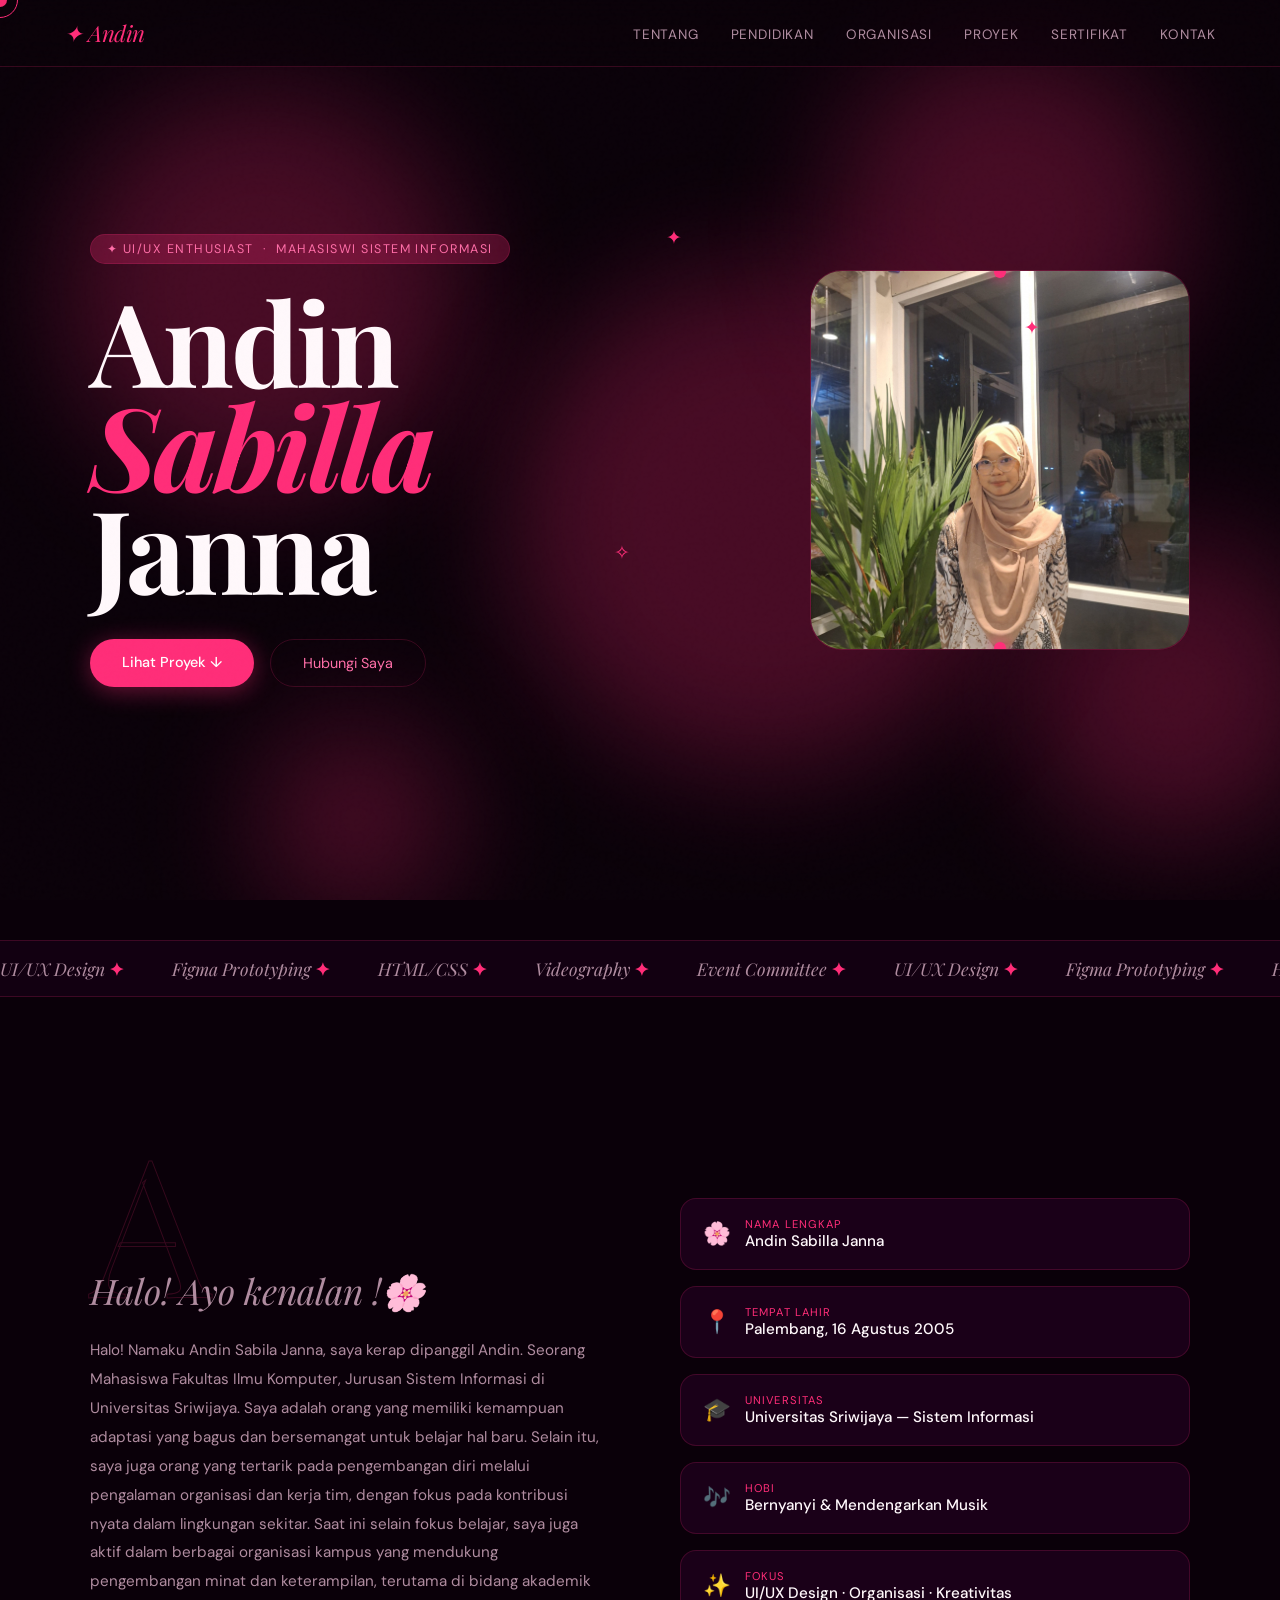
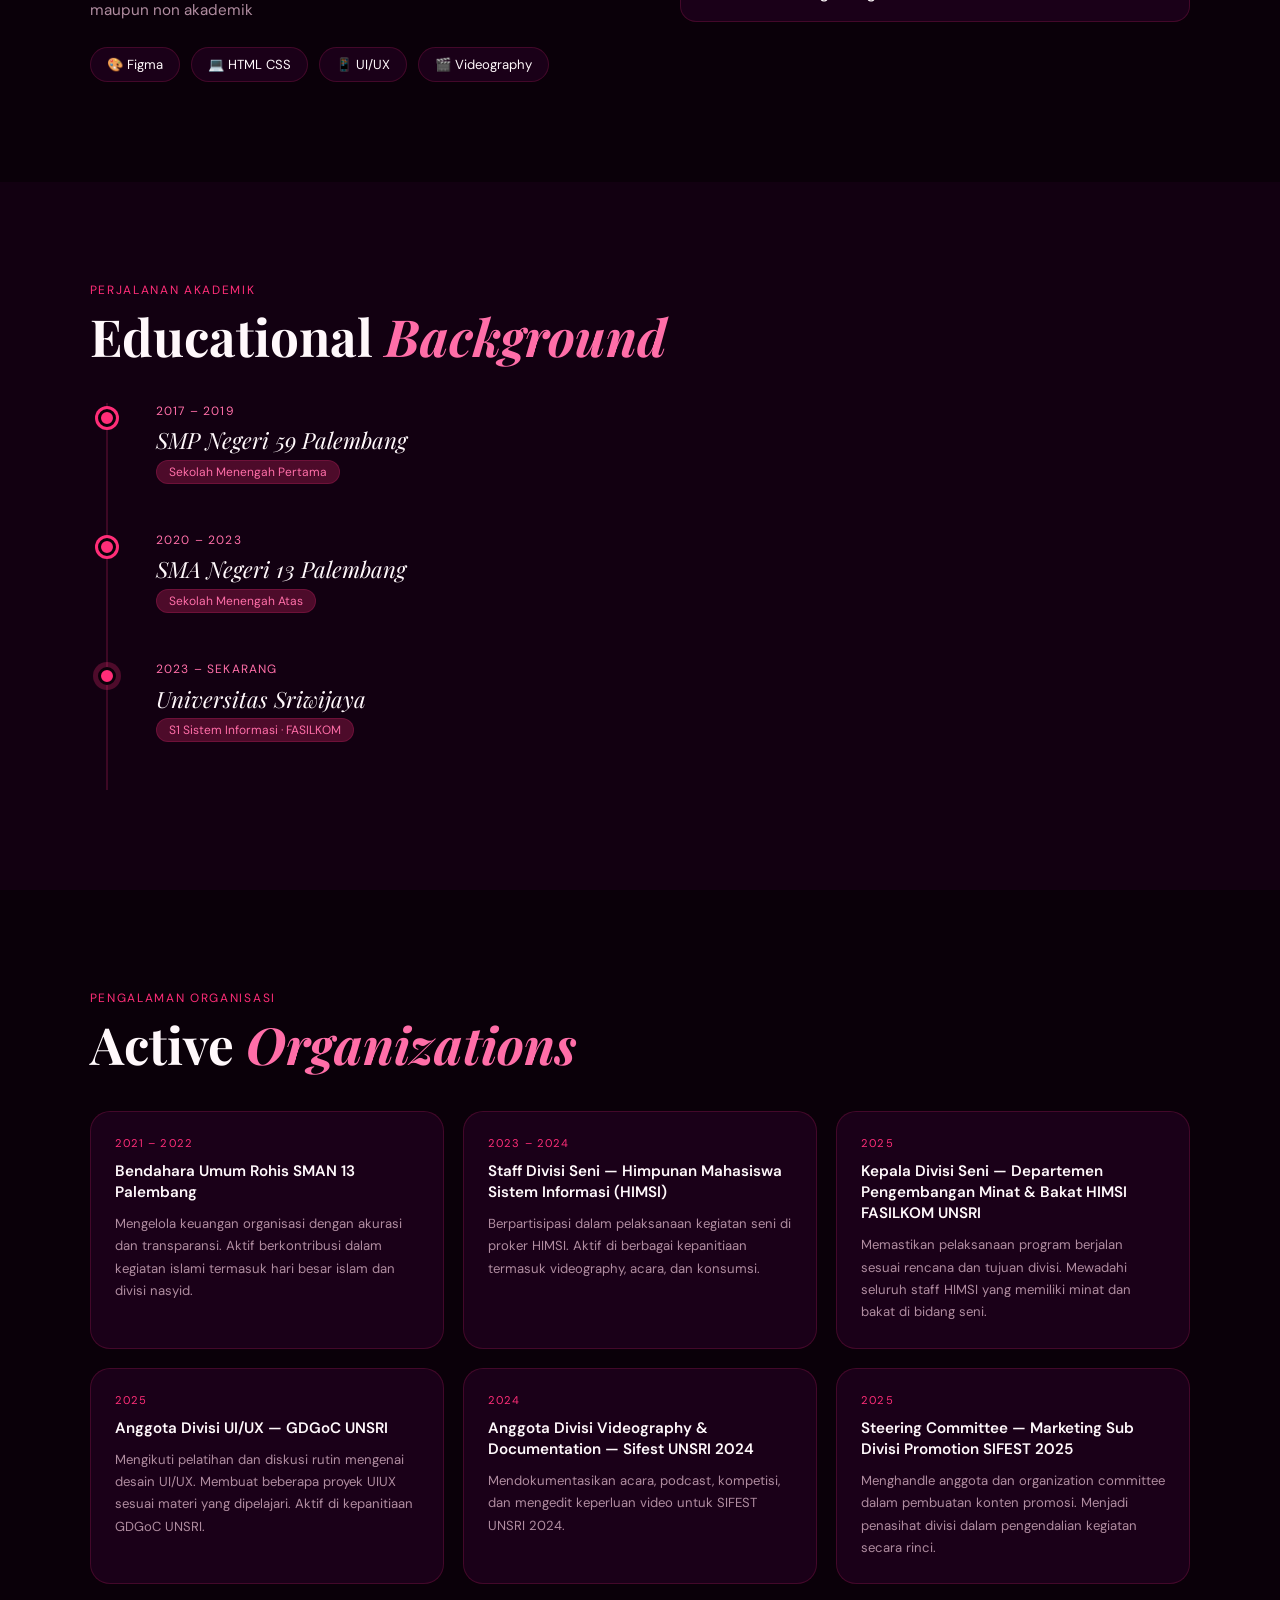
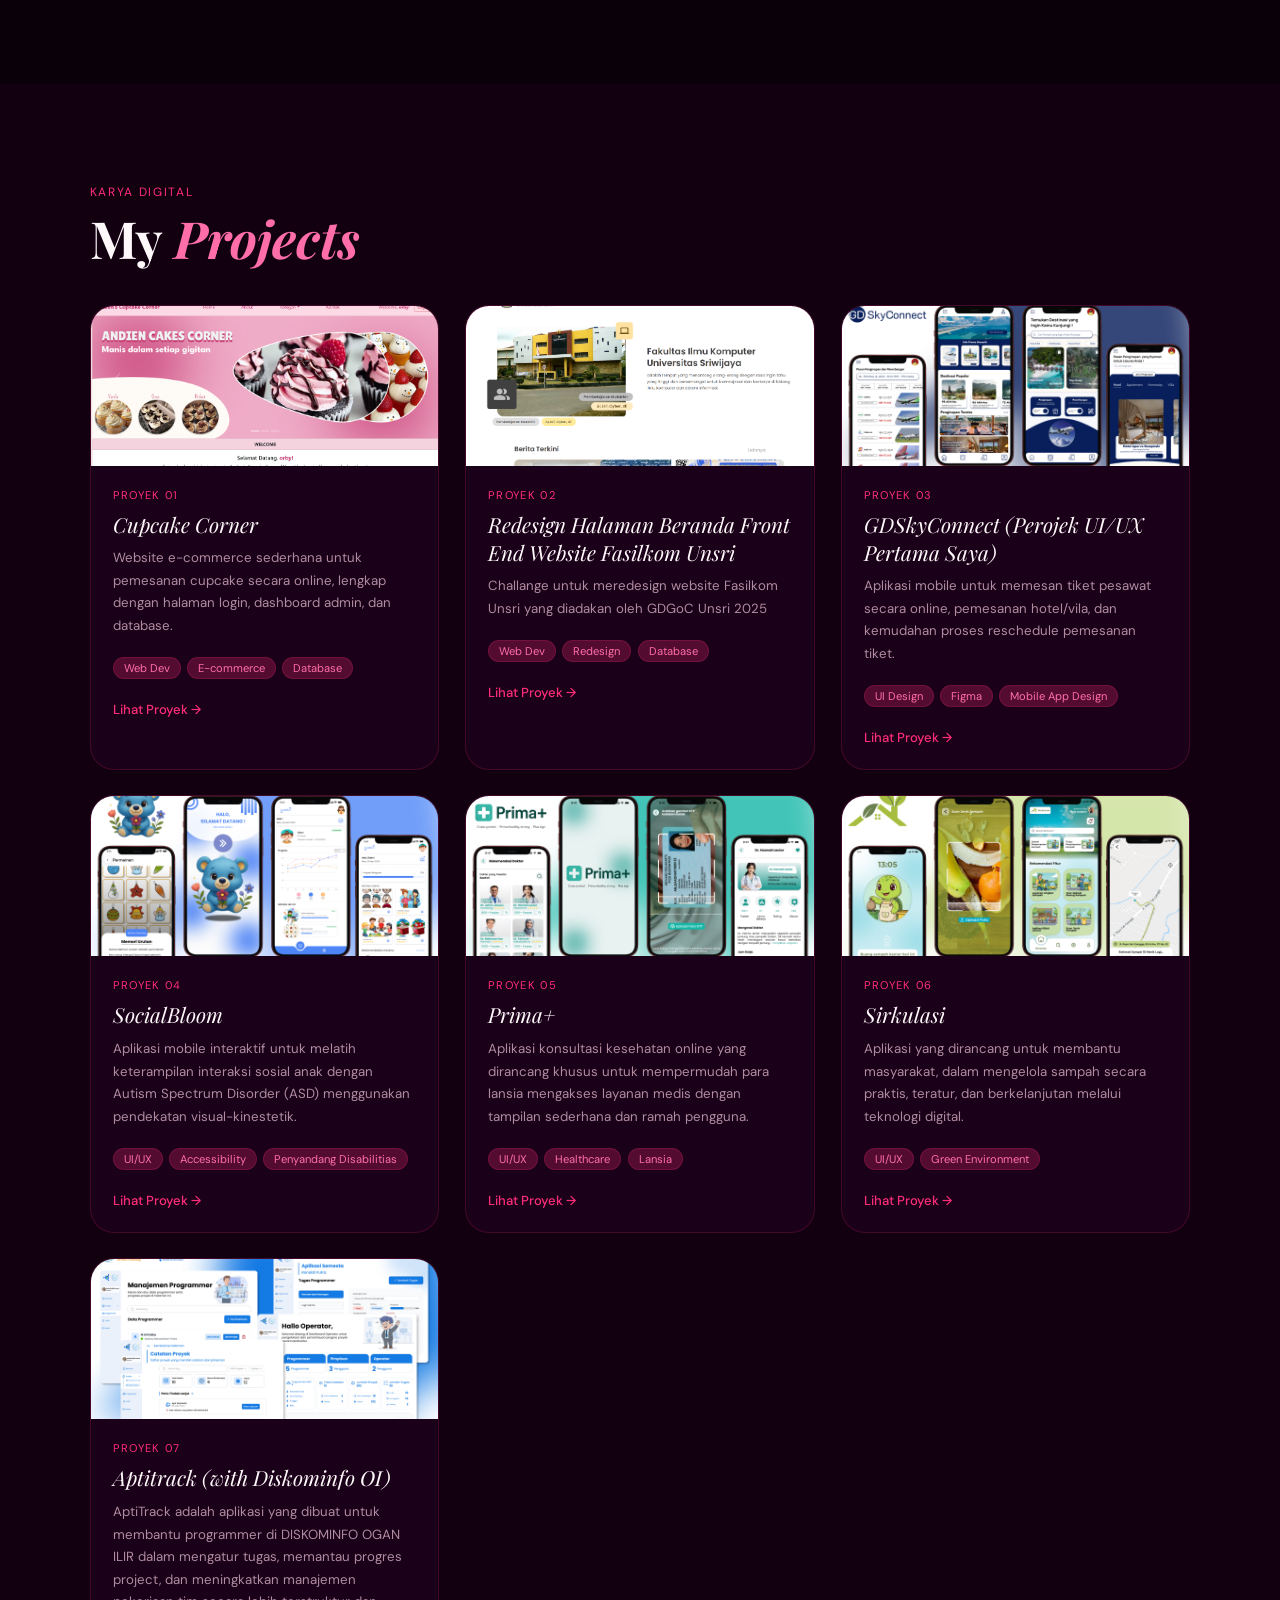
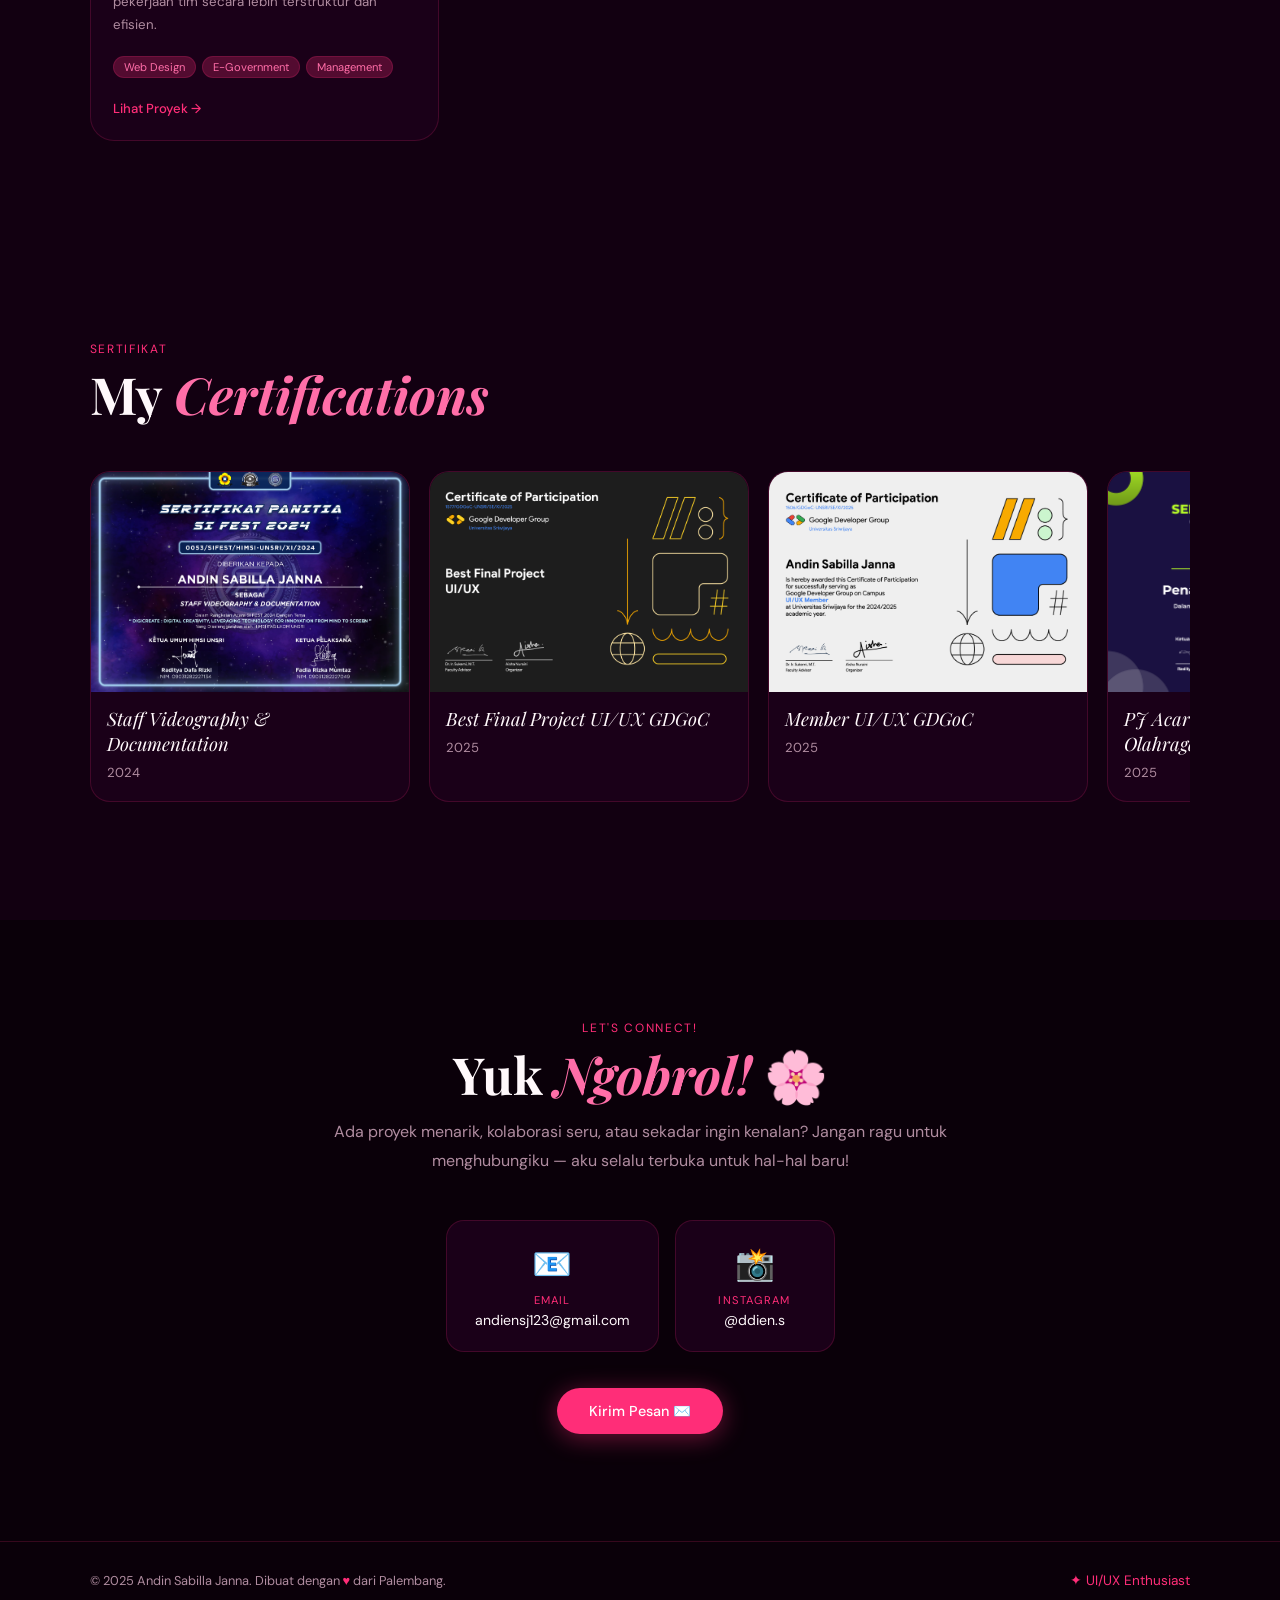
==== index.html @ c8578752 "Update index.html" ====
<!DOCTYPE html>
<html lang="id">
<head>
<meta charset="UTF-8">
<meta name="viewport" content="width=device-width, initial-scale=1.0">
<title>Andin Sabilla Janna — Portfolio</title>
<link href="https://fonts.googleapis.com/css2?family=Space+Grotesk:wght@300;400;500;600;700&family=Playfair+Display:ital,wght@0,700;1,700&family=DM+Sans:wght@300;400;500&display=swap" rel="stylesheet">
<link rel="stylesheet" href="style.css">
</head>
<body>

<!-- CURSOR -->
<div class="cursor" id="cursor"></div>
<div class="cursor-ring" id="cursorRing"></div>

<!-- BACKGROUND BUBBLES -->
<div class="bubbles-bg" id="bubblesContainer"></div>

<!-- NAV -->
<nav>
  <div class="nav-logo">✦ Andin</div>

  <button class="nav-toggle" id="navToggle" aria-label="Buka menu" aria-expanded="false" aria-controls="navMenu">☰</button>

  <ul class="nav-links" id="navMenu">
    <li><a href="#about">Tentang</a></li>
    <li><a href="#education">Pendidikan</a></li>
    <li><a href="#organizations">Organisasi</a></li>
    <li><a href="#projects">Proyek</a></li>
    <li><a href="#certificates">Sertifikat</a></li>
    <li><a href="#contact">Kontak</a></li>
  </ul>
</nav>


<!-- HERO -->
<section id="hero">
  <div>
    <div class="hero-tag">✦ UI/UX Enthusiast &nbsp;·&nbsp; Mahasiswi Sistem Informasi</div>
    <h1 class="hero-name">
      Andin<br><span>Sabilla</span><br>Janna
    </h1>
    <div class="hero-cta">
      <a href="#projects" class="btn-primary">Lihat Proyek ↓</a>
      <a href="#contact" class="btn-outline">Hubungi Saya</a>
    </div>
  </div>
  <div class="hero-deco">
    <div class="hero-circle-big glow-pulse">
      <div class="hero-circle-inner">
        <img id="heroAvatar" class="hero-avatar" src="asset/avatar.jpg" alt="Andin's Avatar">
      </div>
      <div class="orbit-dot" style="top:-5px;left:50%;transform:translateX(-50%)"></div>
      <div class="orbit-dot" style="bottom:-5px;left:50%;transform:translateX(-50%)"></div>
      <style>
        /* allow user to change avatar just by editing this src */
        #heroAvatar { content: url('asset/avatar.jpg'); }
      </style>
    </div>
  </div>
  <span class="star-float" style="top:25%;left:52%;animation-delay:0s">✦</span>
  <span class="star-float" style="top:60%;left:48%;animation-delay:1s">✧</span>
  <span class="star-float" style="top:35%;left:80%;animation-delay:2s">✦</span>
</section>

<!-- MARQUEE -->
<div class="marquee-wrap">
  <div class="marquee-inner" id="marqueeInner">
    <span>UI/UX Design <b>✦</b></span>
    <span>Figma Prototyping <b>✦</b></span>
    <span>HTML/CSS <b>✦</b></span>
    <span>Videography <b>✦</b></span>
    <span>Event Committee <b>✦</b></span>
    <span>UI/UX Design <b>✦</b></span>
    <span>Figma Prototyping <b>✦</b></span>
    <span>HTML/CSS <b>✦</b></span>
    <span>Videography <b>✦</b></span>
    <span>Event Committee <b>✦</b></span>
  </div>
</div>

<!-- ABOUT -->
<section id="about">
  <div class="about-left reveal">
    <div class="big-initial">A</div>
    <p class="tagline">Halo! Ayo kenalan !🌸</p>
    <p>Halo! Namaku Andin Sabila Janna, saya kerap dipanggil Andin. Seorang Mahasiswa Fakultas Ilmu Komputer, Jurusan Sistem Informasi di Universitas Sriwijaya. Saya adalah orang yang memiliki kemampuan adaptasi yang bagus dan bersemangat untuk belajar hal
    baru. Selain itu, saya juga orang yang tertarik pada pengembangan diri melalui pengalaman organisasi dan kerja tim, dengan fokus pada
    kontribusi nyata dalam lingkungan sekitar. Saat ini selain fokus belajar, saya juga aktif dalam berbagai organisasi kampus yang mendukung pengembangan minat dan keterampilan, terutama di bidang
    akademik maupun non akademik</p>
    <div class="skills-row">
      <div class="skill-pill">🎨 Figma</div>
      <div class="skill-pill">💻 HTML CSS</div>
      <div class="skill-pill">📱 UI/UX</div>
      <div class="skill-pill">🎬 Videography</div>
    </div>
  </div>
  <div class="about-right reveal">
    <div class="info-card">
      <div class="info-icon">🌸</div>
      <div>
        <div class="info-label">Nama Lengkap</div>
        <div class="info-val">Andin Sabilla Janna</div>
      </div>
    </div>
    <div class="info-card">
      <div class="info-icon">📍</div>
      <div>
        <div class="info-label">Tempat Lahir</div>
        <div class="info-val">Palembang, 16 Agustus 2005</div>
      </div>
    </div>
    <div class="info-card">
      <div class="info-icon">🎓</div>
      <div>
        <div class="info-label">Universitas</div>
        <div class="info-val">Universitas Sriwijaya — Sistem Informasi</div>
      </div>
    </div>
    <div class="info-card">
      <div class="info-icon">🎶</div>
      <div>
        <div class="info-label">Hobi</div>
        <div class="info-val">Bernyanyi & Mendengarkan Musik</div>
      </div>
    </div>
    <div class="info-card">
      <div class="info-icon">✨</div>
      <div>
        <div class="info-label">Fokus</div>
        <div class="info-val">UI/UX Design · Organisasi · Kreativitas</div>
      </div>
    </div>
  </div>
</section>

<!-- EDUCATION -->
<section id="education">
  <div class="sec-label">Perjalanan Akademik</div>
  <h2 class="sec-title reveal">Educational <em>Background</em></h2>
  <div class="edu-track">
    <div class="edu-item">
      <div class="edu-dot"></div>
      <div class="edu-period">2017 – 2019</div>
      <div class="edu-school">SMP Negeri 59 Palembang</div>
      <span class="edu-badge">Sekolah Menengah Pertama</span>
    </div>
    <div class="edu-item">
      <div class="edu-dot"></div>
      <div class="edu-period">2020 – 2023</div>
      <div class="edu-school">SMA Negeri 13 Palembang</div>
      <span class="edu-badge">Sekolah Menengah Atas</span>
    </div>
    <div class="edu-item">
      <div class="edu-dot" style="background:var(--pink); box-shadow:0 0 0 5px rgba(255,45,120,0.25)"></div>
      <div class="edu-period">2023 – Sekarang</div>
      <div class="edu-school">Universitas Sriwijaya</div>
      <span class="edu-badge">S1 Sistem Informasi · FASILKOM</span>
    </div>
  </div>
</section>

<!-- ORGANIZATIONS -->
<section id="organizations">
  <div class="sec-label">Pengalaman Organisasi</div>
  <h2 class="sec-title reveal">Active <em>Organizations</em></h2>
  <div class="org-grid">
    <div class="org-card">
      <div class="org-period">2021 – 2022</div>
      <div class="org-title">Bendahara Umum Rohis SMAN 13 Palembang</div>
      <div class="org-desc">Mengelola keuangan organisasi dengan akurasi dan transparansi. Aktif berkontribusi dalam kegiatan islami termasuk hari besar islam dan divisi nasyid.</div>
    </div>
    <div class="org-card">
      <div class="org-period">2023 – 2024</div>
      <div class="org-title">Staff Divisi Seni — Himpunan Mahasiswa Sistem Informasi (HIMSI)</div>
      <div class="org-desc">Berpartisipasi dalam pelaksanaan kegiatan seni di proker HIMSI. Aktif di berbagai kepanitiaan termasuk videography, acara, dan konsumsi.</div>
    </div>
    <div class="org-card">
      <div class="org-period">2025</div>
      <div class="org-title">Kepala Divisi Seni — Departemen Pengembangan Minat & Bakat HIMSI FASILKOM UNSRI</div>
      <div class="org-desc">Memastikan pelaksanaan program berjalan sesuai rencana dan tujuan divisi. Mewadahi seluruh staff HIMSI yang memiliki minat dan bakat di bidang seni.</div>
    </div>
    <div class="org-card">
      <div class="org-period">2025</div>
      <div class="org-title">Anggota Divisi UI/UX — GDGoC UNSRI</div>
      <div class="org-desc">Mengikuti pelatihan dan diskusi rutin mengenai desain UI/UX. Membuat beberapa proyek UIUX sesuai materi yang dipelajari. Aktif di kepanitiaan GDGoC UNSRI.</div>
    </div>
    <div class="org-card">
      <div class="org-period">2024</div>
      <div class="org-title">Anggota Divisi Videography & Documentation — Sifest UNSRI 2024</div>
      <div class="org-desc">Mendokumentasikan acara, podcast, kompetisi, dan mengedit keperluan video untuk SIFEST UNSRI 2024.</div>
    </div>
    <div class="org-card">
      <div class="org-period">2025 </div>
      <div class="org-title">Steering Committee — Marketing Sub Divisi Promotion SIFEST 2025</div>
      <div class="org-desc">Menghandle anggota dan organization committee dalam pembuatan konten promosi. Menjadi penasihat divisi dalam pengendalian kegiatan secara rinci.</div>
    </div>
  </div>
</section>

<!-- PROJECTS -->
<section id="projects">
  <div class="sec-label">Karya Digital</div>
  <h2 class="sec-title reveal">My <em>Projects</em></h2>
  <div class="proj-grid">

    <div class="proj-card">
      <div class="proj-thumb" style="background:linear-gradient(135deg,#3d0035,#1a0a1a)">
        <img class="proj-thumb-img" src="/asset/cupcakecorner.png" alt="Foto proyek 01">
      </div>
      <div class="proj-body">
        <div class="proj-num">Proyek 01</div>
        <div class="proj-name">Cupcake Corner</div>
        <div class="proj-desc">Website e-commerce sederhana untuk pemesanan cupcake secara online, lengkap dengan halaman login, dashboard admin, dan database.</div>
        <div class="proj-tags">
          <span class="tag">Web Dev</span>
          <span class="tag">E-commerce</span>
          <span class="tag">Database</span>
        </div>
        <a href="https://github.com/andien-123/cupcake.git" target="_blank" rel="noopener" class="proj-link">Lihat Proyek →</a>
      </div>
    </div>

    <div class="proj-card">
      <div class="proj-thumb" style="background:linear-gradient(135deg,#3d0035,#1a0a1a)">
        <img class="proj-thumb-img" src="/asset/redesignfe.png" alt="Foto proyek 01">
      </div>
      <div class="proj-body">
        <div class="proj-num">Proyek 02</div>
        <div class="proj-name">Redesign Halaman Beranda Front End Website Fasilkom Unsri</div>
        <div class="proj-desc">Challange untuk meredesign website Fasilkom Unsri yang diadakan oleh GDGoC Unsri 2025</div>
        <div class="proj-tags">
          <span class="tag">Web Dev</span>
          <span class="tag">Redesign</span>
          <span class="tag">Database</span>
        </div>
        <a href="https://redesignchallange.vercel.app/" target="_blank" rel="noopener" class="proj-link">Lihat Proyek →</a>
      </div>
    </div>

    <div class="proj-card">
      <div class="proj-thumb" style="background:linear-gradient(135deg,#0a1a3d,#001a2d)">
        <img class="proj-thumb-img" src="/asset/GDSkyConnect.png" alt="Foto proyek 02">
      </div>
      <div class="proj-body">
        <div class="proj-num">Proyek 03</div>
        <div class="proj-name">GDSkyConnect (Perojek UI/UX Pertama Saya)</div>
        <div class="proj-desc">Aplikasi mobile untuk memesan tiket pesawat secara online, pemesanan hotel/vila, dan kemudahan proses reschedule pemesanan tiket.</div>
        <div class="proj-tags">
          <span class="tag">UI Design</span>
          <span class="tag">Figma</span>
          <span class="tag">Mobile App Design</span>
        </div>
        <a href="https://www.figma.com/proto/hKvdBxnKtaa04FHx2ABOYf/UIUX?page-id=282%3A60&node-id=2246-12837&viewport=2332%2C2321%2C0.21&t=24tFVX8CMrg5Gg6R-1&scaling=min-zoom&content-scaling=fixed&starting-point-node-id=578%3A2360" target="_blank" rel="noopener" class="proj-link">Lihat Proyek →</a>
      </div>
    </div>

    <div class="proj-card">
      <div class="proj-thumb" style="background:linear-gradient(135deg,#002a3d,#0a1a2a)">
        <img class="proj-thumb-img" src="/asset/SocialBlooom.png" alt="Foto proyek 03">
      </div>
      <div class="proj-body">
        <div class="proj-num">Proyek 04</div>
        <div class="proj-name">SocialBloom</div>
        <div class="proj-desc">Aplikasi mobile interaktif untuk melatih keterampilan interaksi sosial anak dengan Autism Spectrum Disorder (ASD) menggunakan pendekatan visual-kinestetik.</div>
        <div class="proj-tags">
          <span class="tag">UI/UX</span>
          <span class="tag">Accessibility</span>
          <span class="tag">Penyandang Disabilitias</span>
        </div>
        <a href="https://www.figma.com/proto/N9FT2oK05E5cuSNXnSKCfG/projek-ux-socialbloom?page-id=0%3A1&node-id=592-2009&viewport=5462%2C-2708%2C0.32&t=OBUhJbFLRpBgyTad-1&scaling=scale-down&content-scaling=fixed&starting-point-node-id=638%3A1507" target="_blank" rel="noopener" class="proj-link">Lihat Proyek →</a>
      </div>
    </div>

    <div class="proj-card">
      <div class="proj-thumb" style="background:linear-gradient(135deg,#003d2a,#001a15)">
        <img class="proj-thumb-img" src="/asset/Prima+.png" alt="Foto proyek 04">
      </div>
      <div class="proj-body">
        <div class="proj-num">Proyek 05</div>
        <div class="proj-name">Prima+</div>
        <div class="proj-desc">Aplikasi konsultasi kesehatan online yang dirancang khusus untuk mempermudah para lansia mengakses layanan medis dengan tampilan sederhana dan ramah pengguna.</div>
        <div class="proj-tags">
          <span class="tag">UI/UX</span>
          <span class="tag">Healthcare</span>
          <span class="tag">Lansia</span>
        </div>
        <a href="https://www.figma.com/proto/GXjeN8zCdpGRxkeOSIi5bo/GREEN-TEAM?page-id=0%3A1&node-id=280-1338&viewport=346%2C-101%2C0.23&t=V1FGYtZk10r6l9SZ-1&scaling=scale-down&content-scaling=fixed&starting-point-node-id=18%3A45&show-proto-sidebar=1" target="_blank" rel="noopener" class="proj-link">Lihat Proyek →</a>
      </div>
    </div>

    <div class="proj-card">
      <div class="proj-thumb" style="background:linear-gradient(135deg,#1a003d,#0a001a)">
        <img class="proj-thumb-img" src="/asset/sirkulasii.png" alt="Foto proyek 05">
      </div>
      <div class="proj-body">
        <div class="proj-num">Proyek 06</div>
        <div class="proj-name">Sirkulasi</div>
        <div class="proj-desc">Aplikasi yang dirancang untuk membantu masyarakat, dalam mengelola sampah secara praktis, teratur, dan berkelanjutan melalui teknologi digital. </div>
        <div class="proj-tags">
          <span class="tag">UI/UX</span>
          <span class="tag">Green Environment</span>
        </div>
        <a href="https://www.figma.com/proto/cu5UW7dR4IDN14Q8ViPv9E/PROJEK-AKHIR-UIUX?node-id=263-1869&viewport=685%2C481%2C0.14&t=NBeuSNzODvwrmB3Q-1&scaling=scale-down&content-scaling=fixed&starting-point-node-id=91%3A112&show-proto-sidebar=1&page-id=0%3A1" target="_blank" rel="noopener" class="proj-link">Lihat Proyek →</a>
      </div>
    </div>

    <div class="proj-card">
      <div class="proj-thumb" style="background:linear-gradient(135deg,#003d2a,#001a10)">
        <img class="proj-thumb-img" src="/asset/AptiTrack.png" alt="Foto proyek 06">
      </div>
      <div class="proj-body">
        <div class="proj-num">Proyek 07</div>
        <div class="proj-name">Aptitrack (with Diskominfo OI)</div>
        <div class="proj-desc">AptiTrack adalah aplikasi yang dibuat untuk membantu programmer di DISKOMINFO OGAN ILIR dalam mengatur tugas, memantau progres project, dan meningkatkan manajemen pekerjaan tim secara lebih terstruktur dan efisien.</div>
        <div class="proj-tags">
          <span class="tag">Web Design</span>
          <span class="tag">E-Government</span>
          <span class="tag">Management</span>
        </div>
        <a href="https://www.figma.com/proto/hKvdBxnKtaa04FHx2ABOYf/UIUX?page-id=282%3A60&node-id=2246-12837&viewport=2332%2C2321%2C0.21&t=24tFVX8CMrg5Gg6R-1&scaling=min-zoom&content-scaling=fixed&starting-point-node-id=578%3A2360" target="_blank" rel="noopener" class="proj-link">Lihat Proyek →</a>
      </div>
    </div>

  </div>
</section>

<!-- CERTIFICATES -->
<section id="certificates">
  <div class="sec-label">Sertifikat</div>
  <h2 class="sec-title reveal">My <em>Certifications</em></h2>
  <div class="cert-wrap">
    <div class="cert-scroll">
      <div class="cert-card reveal">
        <img class="cert-img" src="/asset/ANDIN SABILLA JANNA.png" alt="Sertifikat 01">
        <div class="cert-body">
          <div class="cert-title">Staff Videography & Documentation</div>
          <div class="cert-meta">2024</div>
        </div>
      </div>
      <div class="cert-card reveal">
        <img class="cert-img" src="/asset/bfp.png" alt="Sertifikat 02">
        <div class="cert-body">
          <div class="cert-title">Best Final Project UI/UX GDGoC </div>
          <div class="cert-meta">2025</div>
        </div>
      </div>
      <div class="cert-card reveal">
        <img class="cert-img" src="/asset/memb uiux.png" alt="Sertifikat 03">
        <div class="cert-body">
          <div class="cert-title">Member UI/UX GDGoC</div>
          <div class="cert-meta">2025</div>
        </div>
      </div>
      <div class="cert-card reveal">
        <img class="cert-img" src="/asset/porgeselsi.png" alt="Sertifikat 02">
        <div class="cert-body">
          <div class="cert-title">PJ Acara Lomba Seni (Pekan Olahraga & Seni Sisfor) </div>
          <div class="cert-meta">2025</div>
        </div>
      </div>
      <div class="cert-card reveal">
        <img class="cert-img" src="/asset/promotion.jpeg" alt="Sertifikat 02">
        <div class="cert-body">
          <div class="cert-title">Steering Committee Marketing Sub Divisi Promotion SIFEST 2025 </div>
          <div class="cert-meta">2025</div>
        </div>
      </div>
    </div>
  </div>
</section>

<!-- CONTACT -->
<section id="contact">
  <div class="contact-inner">
    <div class="sec-label">Let's Connect!</div>
    <h2 class="sec-title reveal">Yuk <em>Ngobrol!</em> 🌸</h2>
    <p class="contact-sub reveal">Ada proyek menarik, kolaborasi seru, atau sekadar ingin kenalan? Jangan ragu untuk menghubungiku — aku selalu terbuka untuk hal-hal baru!</p>
    <div class="contact-cards reveal">
      <a href="mailto:andiensj123@gmail.com" class="contact-card">
        <div class="ci">📧</div>
        <div class="cl">Email</div>
        <div class="cv">andiensj123@gmail.com</div>
      </a>
    <a href="https://instagram.com/ddien.s" target="_blank" rel="noopener" class="contact-card">
        <div class="ci">📸</div>

        <div class="cl">Instagram</div>
        <div class="cv">@ddien.s</div>
      </a>
    </div>
    <a 
  href="mailto:andiensj123@gmail.com?subject=Halo%20Andin&body=Halo%20Andin,%20saya%20ingin%20menghubungi%20Anda."
  class="btn-primary"
>Kirim Pesan ✉️</a>
  </div>
</section>

<!-- FOOTER -->
<footer>
  <p>© 2025 Andin Sabilla Janna. Dibuat dengan <span class="footer-heart">♥</span> dari Palembang.</p>
  <p style="color:var(--pink);font-size:0.85rem">✦ UI/UX Enthusiast</p>
</footer>

<script>
  // CURSOR
  const cursor = document.getElementById('cursor');
  const cursorRing = document.getElementById('cursorRing');
  let mx=0,my=0,rx=0,ry=0;
  document.addEventListener('mousemove', e => {
    mx=e.clientX; my=e.clientY;
    cursor.style.left=mx+'px'; cursor.style.top=my+'px';
  });
  function animRing(){
    rx+=(mx-rx)*0.12; ry+=(my-ry)*0.12;
    cursorRing.style.left=rx+'px'; cursorRing.style.top=ry+'px';
    requestAnimationFrame(animRing);
  }
  animRing();

  // SPARKLES ON CLICK
  document.addEventListener('click', e => {
    for(let i=0;i<6;i++){
      const s=document.createElement('div');
      s.classList.add('sparkle');
      s.style.left=(e.clientX+Math.random()*30-15)+'px';
      s.style.top=(e.clientY+Math.random()*30-15)+'px';
      s.style.fontSize=(Math.random()*14+8)+'px';
      s.innerHTML = Math.random()>0.5?'✦':'✧';
      s.style.color = 'hsl('+(340+Math.random()*40)+',100%,'+(60+Math.random()*20)+'%)';
      document.body.appendChild(s);
      setTimeout(()=>s.remove(),800);
    }
  });

  // BUBBLES BG
  const bc = document.getElementById('bubblesContainer');
  const bubbleData = [
    {w:400,h:400,t:10,l:5,dur:8},
    {w:300,h:300,t:60,l:80,dur:11},
    {w:500,h:500,t:30,l:40,dur:13},
    {w:200,h:200,t:80,l:20,dur:7},
    {w:350,h:350,t:5,l:65,dur:10},
  ];
  bubbleData.forEach(b=>{
    const el=document.createElement('div');
    el.classList.add('bubble');
    el.style.cssText=`width:${b.w}px;height:${b.h}px;top:${b.t}%;left:${b.l}%;animation-duration:${b.dur}s`;
    bc.appendChild(el);
  });

  // SCROLL REVEAL
  const reveals = document.querySelectorAll('.reveal,.org-card,.proj-card,.edu-item,.cert-card');
  const obs = new IntersectionObserver(entries=>{
    entries.forEach((e,i)=>{
      if(e.isIntersecting){
        setTimeout(()=>e.target.classList.add('visible'), i*80);
        obs.unobserve(e.target);
      }
    });
  },{threshold:0.12});
  reveals.forEach(el=>obs.observe(el));

  // NAV HOVER CURSOR
  document.querySelectorAll('a,button,.btn-primary,.btn-outline,.proj-card,.org-card,.cert-card').forEach(el=>{
    el.addEventListener('mouseenter',()=>{
      cursor.style.width='20px'; cursor.style.height='20px';
      cursorRing.style.width='50px'; cursorRing.style.height='50px';
    });
    el.addEventListener('mouseleave',()=>{
      cursor.style.width='14px'; cursor.style.height='14px';
      cursorRing.style.width='36px'; cursorRing.style.height='36px';
    });
  });

  // NAV TOGGLE (Mobile hamburger)
  const navToggle = document.getElementById('navToggle');
  const navMenu = document.getElementById('navMenu');

  if(navToggle && navMenu){
    const setOpen = (isOpen)=>{
      navMenu.classList.toggle('open', isOpen);
      navToggle.setAttribute('aria-expanded', String(isOpen));
    };

    navToggle.addEventListener('click', (e)=>{
      e.stopPropagation();
      const isOpen = navMenu.classList.contains('open');
      setOpen(!isOpen);
    });

    // Tutup menu saat klik salah satu item
    navMenu.querySelectorAll('a').forEach(link=>{
      link.addEventListener('click', ()=> setOpen(false));
    });

    // Tutup menu kalau klik area luar
    document.addEventListener('click', ()=>{
      if(navMenu.classList.contains('open')) setOpen(false);
    });

    // Jangan tutup langsung saat klik tombol (stopPropagation sudah cukup)
    navMenu.addEventListener('click', (e)=>{
      e.stopPropagation();
    });
  }
</script>
</body>
</html>
---- style.css ----
:root {
    --black: #0a0009;
    --dark: #120011;
    --card: #1a0018;
    --pink: #ff2d78;
    --pink-light: #ff6ea8;
    --pink-soft: #ffd6e7;
    --pink-glow: rgba(255,45,120,0.25);
    --white: #fff8fb;
    --muted: #b08ca0;
    --border: rgba(255,45,120,0.18);
  }

  * { margin:0; padding:0; box-sizing:border-box; }

  html { scroll-behavior: smooth; }

  body {
    background: var(--black);
    color: var(--white);
    font-family: 'DM Sans', sans-serif;
    overflow-x: hidden;
    cursor: none;
    -webkit-tap-highlight-color: transparent;
    text-rendering: optimizeLegibility;
  }

  /* Fixed navbar anchor safety */
  html { scroll-behavior: smooth; scroll-padding-top: 88px; }
  section { scroll-margin-top: 88px; }


  /* CUSTOM CURSOR */
  .cursor {
    width: 14px; height: 14px;
    background: var(--pink);
    border-radius: 50%;
    position: fixed;
    pointer-events: none;
    z-index: 9999;
    transform: translate(-50%,-50%);
    transition: transform 0.1s, width 0.2s, height 0.2s;
    mix-blend-mode: difference;
  }
  .cursor-ring {
    width: 36px; height: 36px;
    border: 1.5px solid var(--pink);
    border-radius: 50%;
    position: fixed;
    pointer-events: none;
    z-index: 9998;
    transform: translate(-50%,-50%);
    transition: transform 0.18s ease, width 0.3s, height 0.3s;
  }

  /* SPARKLES */
  .sparkle {
    position: fixed;
    pointer-events: none;
    z-index: 9997;
    animation: sparkleFade 0.8s ease forwards;
  }
  @keyframes sparkleFade {
    0%   { opacity:1; transform:scale(1) rotate(0deg); }
    100% { opacity:0; transform:scale(0) rotate(90deg); }
  }

  /* NAV */
  nav {
    position: fixed; top:0; left:0; right:0; z-index: 1000;
    display: flex; justify-content: space-between; align-items: center;
    padding: 18px 5%;
    background: rgba(10,0,9,0.7);
    backdrop-filter: blur(16px);
    -webkit-backdrop-filter: blur(16px);
    border-bottom: 1px solid var(--border);
  }

  .nav-toggle {
    display: none;
    background: transparent;
    border: 1px solid var(--border);
    color: var(--white);
    padding: 10px 12px;
    border-radius: 12px;
    cursor: pointer;
    line-height: 1;
  }
  .nav-toggle:focus { outline: 2px solid var(--pink-glow); outline-offset: 2px; }

  .nav-links {
    display:flex; gap:2rem; list-style:none;
  }

  /* Mobile menu panel */
  .nav-links.mobile {
    display: none;
    position: absolute;
    top: calc(100% + 10px);
    right: 5%;
    width: min(260px, 90vw);
    padding: 10px;
    border-radius: 16px;
    background: rgba(18,0,17,0.92);
    border: 1px solid var(--border);
    backdrop-filter: blur(18px);
    -webkit-backdrop-filter: blur(18px);
    flex-direction: column;
    gap: 8px;
  }

  .nav-links.mobile.open { display: flex; }

  .nav-logo {
    font-family: 'Playfair Display', serif;
    font-style: italic;
    font-size: 1.4rem;
    color: var(--pink);
    letter-spacing: -0.02em;
  }
  .nav-links { display:flex; gap:2rem; list-style:none; }
  .nav-links a {
    color: var(--muted);
    text-decoration: none;
    font-size: 0.85rem;
    letter-spacing: 0.06em;
    text-transform: uppercase;
    transition: color 0.2s;
  }
  .nav-links a:hover { color: var(--pink); }

  /* FLOATING BUBBLES BG */
  .bubbles-bg {
    position: fixed; inset: 0; pointer-events: none; overflow: hidden; z-index: 0;
  }
  .bubble {
    position: absolute;
    border-radius: 50%;
    background: var(--pink-glow);
    filter: blur(60px);
    animation: floatBubble linear infinite;
  }
  @keyframes floatBubble {
    0%   { transform: translateY(0) scale(1); opacity: 0.3; }
    50%  { opacity: 0.6; transform: translateY(-40px) scale(1.05); }
    100% { transform: translateY(0) scale(1); opacity: 0.3; }
  }

  /* SECTIONS */
  section { position: relative; z-index: 1; padding: 100px 7%; }

  /* ── HERO ── */
  #hero {
    min-height: 100vh;
    display: flex; flex-direction: column;
    justify-content: center;
    padding-top: 120px;
  }
  .hero-tag {
    display: inline-block;
    background: var(--pink-glow);
    border: 1px solid var(--border);
    color: var(--pink-light);
    font-size: 0.78rem;
    letter-spacing: 0.12em;
    text-transform: uppercase;
    padding: 6px 16px;
    border-radius: 100px;
    margin-bottom: 1.6rem;
    animation: fadeUp 0.8s 0.2s both;
  }
  .hero-name {
    font-family: 'Playfair Display', serif;
    font-size: clamp(3.2rem, 9vw, 8rem);
    line-height: 0.9;
    letter-spacing: -0.03em;
    animation: fadeUp 0.8s 0.4s both;
  }
  .hero-name span { color: var(--pink); font-style: italic; }
  .hero-sub {
    font-size: clamp(1rem, 2.5vw, 1.3rem);
    color: var(--muted);
    margin-top: 1.6rem;
    max-width: 520px;
    line-height: 1.7;
    animation: fadeUp 0.8s 0.6s both;
  }
  .hero-cta {
    display: flex; gap: 1rem; margin-top: 2.4rem; flex-wrap: wrap;
    animation: fadeUp 0.8s 0.8s both;
  }
  .btn-primary {
    background: var(--pink);
    color: #fff;
    border: none;
    padding: 14px 32px;
    border-radius: 100px;
    font-size: 0.9rem;
    font-family: 'DM Sans', sans-serif;
    font-weight: 500;
    cursor: pointer;
    text-decoration: none;
    transition: transform 0.2s, box-shadow 0.2s;
    box-shadow: 0 4px 24px rgba(255,45,120,0.4);
  }
  .btn-primary:hover { transform: translateY(-3px); box-shadow: 0 8px 32px rgba(255,45,120,0.55); }
  .btn-outline {
    background: transparent;
    color: var(--pink-light);
    border: 1px solid var(--border);
    padding: 14px 32px;
    border-radius: 100px;
    font-size: 0.9rem;
    font-family: 'DM Sans', sans-serif;
    cursor: pointer;
    text-decoration: none;
    transition: background 0.2s, color 0.2s;
  }
  .btn-outline:hover { background: var(--pink-glow); color: var(--pink); }

  .hero-deco {
  position: absolute;
  right: 7%;
  top: 30%; /* dinaikkan */
  transform: translateY(-50%);
  animation: fadeUp 1s 0.6s both;
}

.hero-circle-big {
  width: 380px;
  height: 380px;
  border: 1px solid var(--border);
  border-radius: 32px; /* kotak rounded */
  display: flex;
  align-items: center;
  justify-content: center;
  position: relative;
  background: rgba(255,255,255,0.02);
  backdrop-filter: blur(10px);
  -webkit-backdrop-filter: blur(10px);
  overflow: hidden;
  padding: 0;
  animation: none;
}

.hero-avatar {
  width: 100%;
  height: 100%;
  object-fit: cover;
  border-radius: 24px;
  border: none;
  box-shadow: 0 0 25px rgba(255,45,120,0.35);
  display: block;
}
  .orbit-dot {
  position: absolute;
  width: 12px;
  height: 12px;
  background: var(--pink);
  border-radius: 50%;
  box-shadow: 0 0 14px var(--pink);
}

  /* SECTION HEADER */
  .sec-label {
    font-size: 0.75rem;
    letter-spacing: 0.14em;
    text-transform: uppercase;
    color: var(--pink);
    margin-bottom: 0.6rem;
  }
  .sec-title {
    font-family: 'Playfair Display', serif;
    font-size: clamp(2rem, 4vw, 3.2rem);
    line-height: 1.1;
    margin-bottom: 2.4rem;
  }
  .sec-title em { font-style: italic; color: var(--pink-light); }

  /* ABOUT */
  #about { display: grid; grid-template-columns: 1fr 1fr; gap: 5rem; align-items: center; }
  .about-left .big-initial {
    -webkit-user-select: none;
    user-select: none;


    font-family: 'Playfair Display', serif;
    font-size: clamp(6rem, 15vw, 14rem);
    line-height: 0.85;
    color: transparent;
    -webkit-text-stroke: 1px var(--border);
    letter-spacing: -0.04em;
    margin-bottom: -2rem;
    user-select: none;
  }
  .about-left .tagline {
    font-size: clamp(1.5rem, 3vw, 2.2rem);
    font-family: 'Playfair Display', serif;
    font-style: italic;
    line-height: 1.3;
    margin-bottom: 1.4rem;
  }
  .about-left p { color: var(--muted); line-height: 1.9; font-size: 0.95rem; }

  .about-right { display: flex; flex-direction: column; gap: 1rem; }
  .info-card {
    background: var(--card);
    border: 1px solid var(--border);
    border-radius: 16px;
    padding: 18px 22px;
    display: flex; align-items: center; gap: 14px;
    transition: transform 0.2s, border-color 0.2s;
  }
  .info-card:hover { transform: translateX(6px); border-color: var(--pink); }
  .info-icon { font-size: 1.4rem; }
  .info-label { font-size: 0.7rem; color: var(--pink); letter-spacing: 0.1em; text-transform: uppercase; }
  .info-val { font-size: 0.95rem; font-weight: 500; }

  /* EDUCATION */
  #education { background: var(--dark); }
  .edu-track {
    position: relative;
    display: flex; flex-direction: column; gap: 0;
    border-left: 2px solid var(--border);
    padding-left: 3rem;
    margin-left: 1rem;
  }
  .edu-item {
    position: relative;
    padding-bottom: 3rem;
    opacity: 0; transform: translateX(-20px);
    transition: opacity 0.6s, transform 0.6s;
  }
  .edu-item.visible { opacity:1; transform:none; }
  .edu-dot {
    position: absolute; left: -3.6rem; top: 6px;
    width: 18px; height: 18px;
    background: var(--pink);
    border-radius: 50%;
    border: 3px solid var(--black);
    box-shadow: 0 0 0 3px var(--pink);
  }
  .edu-period {
    font-size: 0.75rem; color: var(--pink-light);
    letter-spacing: 0.1em; text-transform: uppercase;
    margin-bottom: 0.4rem;
  }
  .edu-school {
    font-family: 'Playfair Display', serif;
    font-size: 1.4rem; font-style: italic;
    margin-bottom: 0.3rem;
  }
  .edu-badge {
    display: inline-block;
    background: var(--pink-glow);
    border: 1px solid var(--border);
    color: var(--pink-light);
    font-size: 0.75rem;
    padding: 3px 12px;
    border-radius: 100px;
  }

  /* ORGANIZATIONS */
  .org-grid {
    display: grid;
    grid-template-columns: repeat(auto-fill, minmax(300px, 1fr));
    gap: 1.2rem;
  }
  .org-card {
    background: var(--card);
    border: 1px solid var(--border);
    border-radius: 20px;
    padding: 24px;
    transition: transform 0.25s, border-color 0.25s, box-shadow 0.25s;
    opacity: 0; transform: translateY(20px);
  }
  .org-card.visible {
    opacity:1; transform:none;
  }
  .org-card:hover {
    transform: translateY(-6px);
    border-color: var(--pink);
    box-shadow: 0 16px 40px rgba(255,45,120,0.15);
  }
  .org-period {
    font-size: 0.7rem; color: var(--pink); letter-spacing: 0.1em;
    text-transform: uppercase; margin-bottom: 0.7rem;
  }
  .org-title { font-weight: 600; font-size: 0.95rem; margin-bottom: 0.6rem; line-height: 1.4; }
  .org-desc { font-size: 0.82rem; color: var(--muted); line-height: 1.7; }

  /* PROJECTS */
  #projects { background: var(--dark); }
  .proj-grid {
    display: grid;
    grid-template-columns: repeat(auto-fill, minmax(320px, 1fr));
    gap: 1.6rem;
  }
  .proj-thumb-img{
    width: 100%;
    height: 100%;
    object-fit: cover;
    position: absolute;
    inset: 0;
    z-index: 0;
  }
  .proj-thumb .emoji{
    position: relative;
    z-index: 1;
  }
  .proj-card {
    background: var(--card);
    border: 1px solid var(--border);
    border-radius: 24px;
    overflow: hidden;
    transition: transform 0.3s, box-shadow 0.3s;
    opacity: 0; transform: scale(0.95);
  }
  .proj-card.visible { opacity:1; transform:scale(1); }
  .proj-card:hover { transform: translateY(-8px); box-shadow: 0 24px 50px rgba(255,45,120,0.18); }
  .proj-thumb {
    height: 160px;
    display: flex; align-items: center; justify-content: center;
    font-size: 3.5rem;
    position: relative;
    overflow: hidden;
  }
  .proj-thumb::before {
    content: '';
    position: absolute; inset: 0;
    background: radial-gradient(circle at 40% 40%, rgba(255,45,120,0.3), transparent 70%);
  }
  .proj-body { padding: 22px; }
  .proj-num { font-size: 0.7rem; color: var(--pink); letter-spacing: 0.12em; text-transform: uppercase; margin-bottom: 0.5rem; }
  .proj-name { font-family: 'Playfair Display', serif; font-style: italic; font-size: 1.3rem; margin-bottom: 0.6rem; }
  .proj-desc { font-size: 0.83rem; color: var(--muted); line-height: 1.7; margin-bottom: 1.2rem; }
  .proj-tags { display:flex; flex-wrap:wrap; gap:0.4rem; margin-bottom: 1.2rem; }
  .tag {
    background: var(--pink-glow);
    border: 1px solid var(--border);
    color: var(--pink-light);
    font-size: 0.7rem;
    padding: 3px 10px;
    border-radius: 100px;
  }
  .proj-link {
    display: inline-flex; align-items: center; gap: 6px;
    color: var(--pink);
    text-decoration: none;
    font-size: 0.82rem;
    font-weight: 500;
    transition: gap 0.2s;
  }
  .proj-link:hover { gap: 10px; }

  /* CONTACT */
  #contact {
    text-align: center;
    padding-bottom: 120px;
  }
  .contact-inner {
    max-width: 700px;
    margin: 0 auto;
  }
  .contact-inner .sec-label,
  .contact-inner .sec-title { text-align: center; }
  .contact-inner .sec-title { margin-bottom: 1rem; }
  .contact-sub {
    color: var(--muted); font-size: 1rem; line-height: 1.8;
    margin-bottom: 2.8rem;
  }
  .contact-cards {
    display: flex; justify-content: center; gap: 1rem; flex-wrap: wrap;
    margin-bottom: 3rem;
  }
  .contact-card {
    background: var(--card);
    border: 1px solid var(--border);
    border-radius: 18px;
    padding: 22px 28px;
    text-align: center;
    text-decoration: none;
    color: var(--white);
    transition: transform 0.2s, border-color 0.2s, box-shadow 0.2s;
    min-width: 160px;
  }
  .contact-card:hover {
    transform: translateY(-5px);
    border-color: var(--pink);
    box-shadow: 0 12px 30px rgba(255,45,120,0.2);
    color: var(--pink-light);
  }
  .contact-card .ci { font-size: 2rem; margin-bottom: 0.5rem; }
  .contact-card .cl { font-size: 0.7rem; color: var(--pink); text-transform: uppercase; letter-spacing: 0.1em; margin-bottom: 0.2rem; }
  .contact-card .cv { font-size: 0.88rem; }

  /* FOOTER */
  footer {
    border-top: 1px solid var(--border);
    padding: 30px 7%;
    display: flex; justify-content: space-between; align-items: center;
    position: relative; z-index:1;
    flex-wrap: wrap; gap: 1rem;
  }
  footer p { font-size: 0.8rem; color: var(--muted); }
  .footer-heart { color: var(--pink); }

  /* SCROLL REVEAL */
  .reveal {
    opacity:0; transform:translateY(30px);
    transition: opacity 0.7s ease, transform 0.7s ease;
  }
  .reveal.visible { opacity:1; transform:none; }

  /* ANIMATIONS */
  @keyframes fadeUp {
    from { opacity:0; transform:translateY(30px); }
    to   { opacity:1; transform:translateY(0); }
  }

  /* CUTE FLOATING STARS */
  .star-float {
    position: absolute;
    color: var(--pink);
    font-size: 1.2rem;
    animation: starFloat 4s ease-in-out infinite;
    pointer-events: none;
  }
  @keyframes starFloat {
    0%, 100% { transform: translateY(0) rotate(0deg); opacity:0.6; }
    50%       { transform: translateY(-18px) rotate(20deg); opacity:1; }
  }

  /* NOISE GRAIN */
  body::after {
    content: '';
    position: fixed; inset: 0;
    background-image: url("data:image/svg+xml,%3Csvg viewBox='0 0 256 256' xmlns='http://www.w3.org/2000/svg'%3E%3Cfilter id='noise'%3E%3CfeTurbulence type='fractalNoise' baseFrequency='0.9' numOctaves='4' stitchTiles='stitch'/%3E%3C/filter%3E%3Crect width='100%25' height='100%25' filter='url(%23noise)' opacity='0.04'/%3E%3C/svg%3E");
    pointer-events: none;
    z-index: 9990;
    opacity: 0.4;
  }

  /* RESPONSIVE */
  @media (max-width:768px) {
    /* layout */
    #about { grid-template-columns:1fr; gap:2.5rem; }
    .hero-deco { display:none; }
    section { padding:80px 5%; }

    /* NAV -> hamburger */
    .nav-toggle { display:inline-flex; align-items:center; justify-content:center; }
    .nav-links { display:none; }
    .nav-links.mobile { display:none; }

    /* Put menu panel into same DOM (reuse #navMenu) */
    #navMenu {
      position: absolute;
      top: calc(100% + 10px);
      right: 5%;
      width: min(260px, 90vw);
      padding: 10px;
      border-radius: 16px;
      background: rgba(18,0,17,0.92);
      border: 1px solid var(--border);
      backdrop-filter: blur(18px);
      -webkit-backdrop-filter: blur(18px);
      flex-direction: column;
      gap: 8px;
    }

    #navMenu.open { display:flex; }



    /* Cards: tighten on mobile */

    .org-grid { grid-template-columns: 1fr; }
    .proj-grid { grid-template-columns: 1fr; }
    .proj-thumb { height: 140px; font-size: 3rem; }
    .org-card { padding: 20px; }

    /* Marquee softer */
    .marquee-inner { animation-duration: 28s; gap: 2.2rem; }
    .marquee-inner span { font-size: 1rem; }

    /* hero */
    /* Desktop tetap seperti semula, tapi mobile: kurangi tinggi/spacing agar tidak melebar dan tetap terasa center */
    #hero {
      padding-top: 110px;
      min-height: auto;
      padding-bottom: 70px;
    }
    .hero-sub { margin-top: 1.2rem; }
  }

  /* Disable custom cursor/hover effects on coarse pointers (mobile) */
  @media (hover: none) and (pointer: coarse) {
    .cursor, .cursor-ring { display: none; }
  }



  /* PULSE GLOW */
  @keyframes pulseGlow {
    0%, 100% { box-shadow: 0 0 20px rgba(255,45,120,0.3); }
    50%       { box-shadow: 0 0 40px rgba(255,45,120,0.6); }
  }
  .glow-pulse { animation: pulseGlow 2.5s ease-in-out infinite; }

  /* MARQUEE */
  .marquee-wrap {
    overflow: hidden;
    border-top: 1px solid var(--border);
    border-bottom: 1px solid var(--border);
    padding: 16px 0;
    margin: 40px 0;
    background: var(--dark);
  }
  .marquee-inner {
    display: flex;
    gap: 3rem;
    white-space: nowrap;
    animation: marquee 20s linear infinite;
    width: max-content;
  }
  .marquee-inner span {
    font-family: 'Playfair Display', serif;
    font-style: italic;
    font-size: 1.1rem;
    color: var(--muted);
  }
  .marquee-inner span b { color: var(--pink); font-style: normal; }
  @keyframes marquee {
    from { transform: translateX(0); }
    to   { transform: translateX(-50%); }
  }

  /* SKILLS PILLS */
  .skills-row {
    display: flex; flex-wrap: wrap; gap: 0.7rem; margin-top: 1.4rem;
  }
  .skill-pill {
    display: flex; align-items: center; gap: 8px;
    background: var(--card);
    border: 1px solid var(--border);
    border-radius: 100px;
    padding: 8px 16px;
    font-size: 0.82rem;
    transition: border-color 0.2s, color 0.2s;
  }
  .skill-pill:hover { border-color: var(--pink); color: var(--pink-light); }

  /* CERTIFICATES */
  #certificates { background: var(--dark); }
  .cert-wrap {
    position: relative;
    display: grid;
    grid-template-columns: 1fr;
    gap: 1rem;
  }
  .cert-scroll {
    display: flex;
    gap: 1.2rem;
    overflow-x: auto;
    scroll-snap-type: x mandatory;
    padding: 10px 2px 18px;
  }
  .cert-scroll::-webkit-scrollbar { height: 10px; }
  .cert-scroll::-webkit-scrollbar-thumb { background: rgba(255,45,120,0.25); border-radius: 999px; }

  .cert-card {
    flex: 0 0 320px;
    scroll-snap-align: start;
    background: var(--card);
    border: 1px solid var(--border);
    border-radius: 20px;
    overflow: hidden;
    position: relative;
    transition: transform 0.25s, border-color 0.25s;
    opacity: 0;
    transform: translateY(18px);
  }
  .cert-card.visible { opacity:1; transform:none; }
  .cert-card:hover { transform: translateY(-8px); border-color: var(--pink); }

  .cert-img {
    width: 100%;
    height: 220px;
    object-fit: cover;
    display: block;
  }
  .cert-body {
    padding: 14px 16px 18px;
  }
  .cert-title {
    font-family: 'Playfair Display', serif;
    font-style: italic;
    font-size: 1.15rem;
    margin-bottom: 6px;
  }
  .cert-meta {
    color: var(--muted);
    font-size: 0.82rem;
    line-height: 1.6;
  }
  .cert-card::after {
    content: '';
    position: absolute;
    inset: 0;
    background: radial-gradient(circle at 20% 10%, rgba(255,45,120,0.25), transparent 45%);
    opacity: 0;
    transition: opacity 0.25s;
    pointer-events: none;
  }
  .cert-card:hover::after { opacity: 1; }
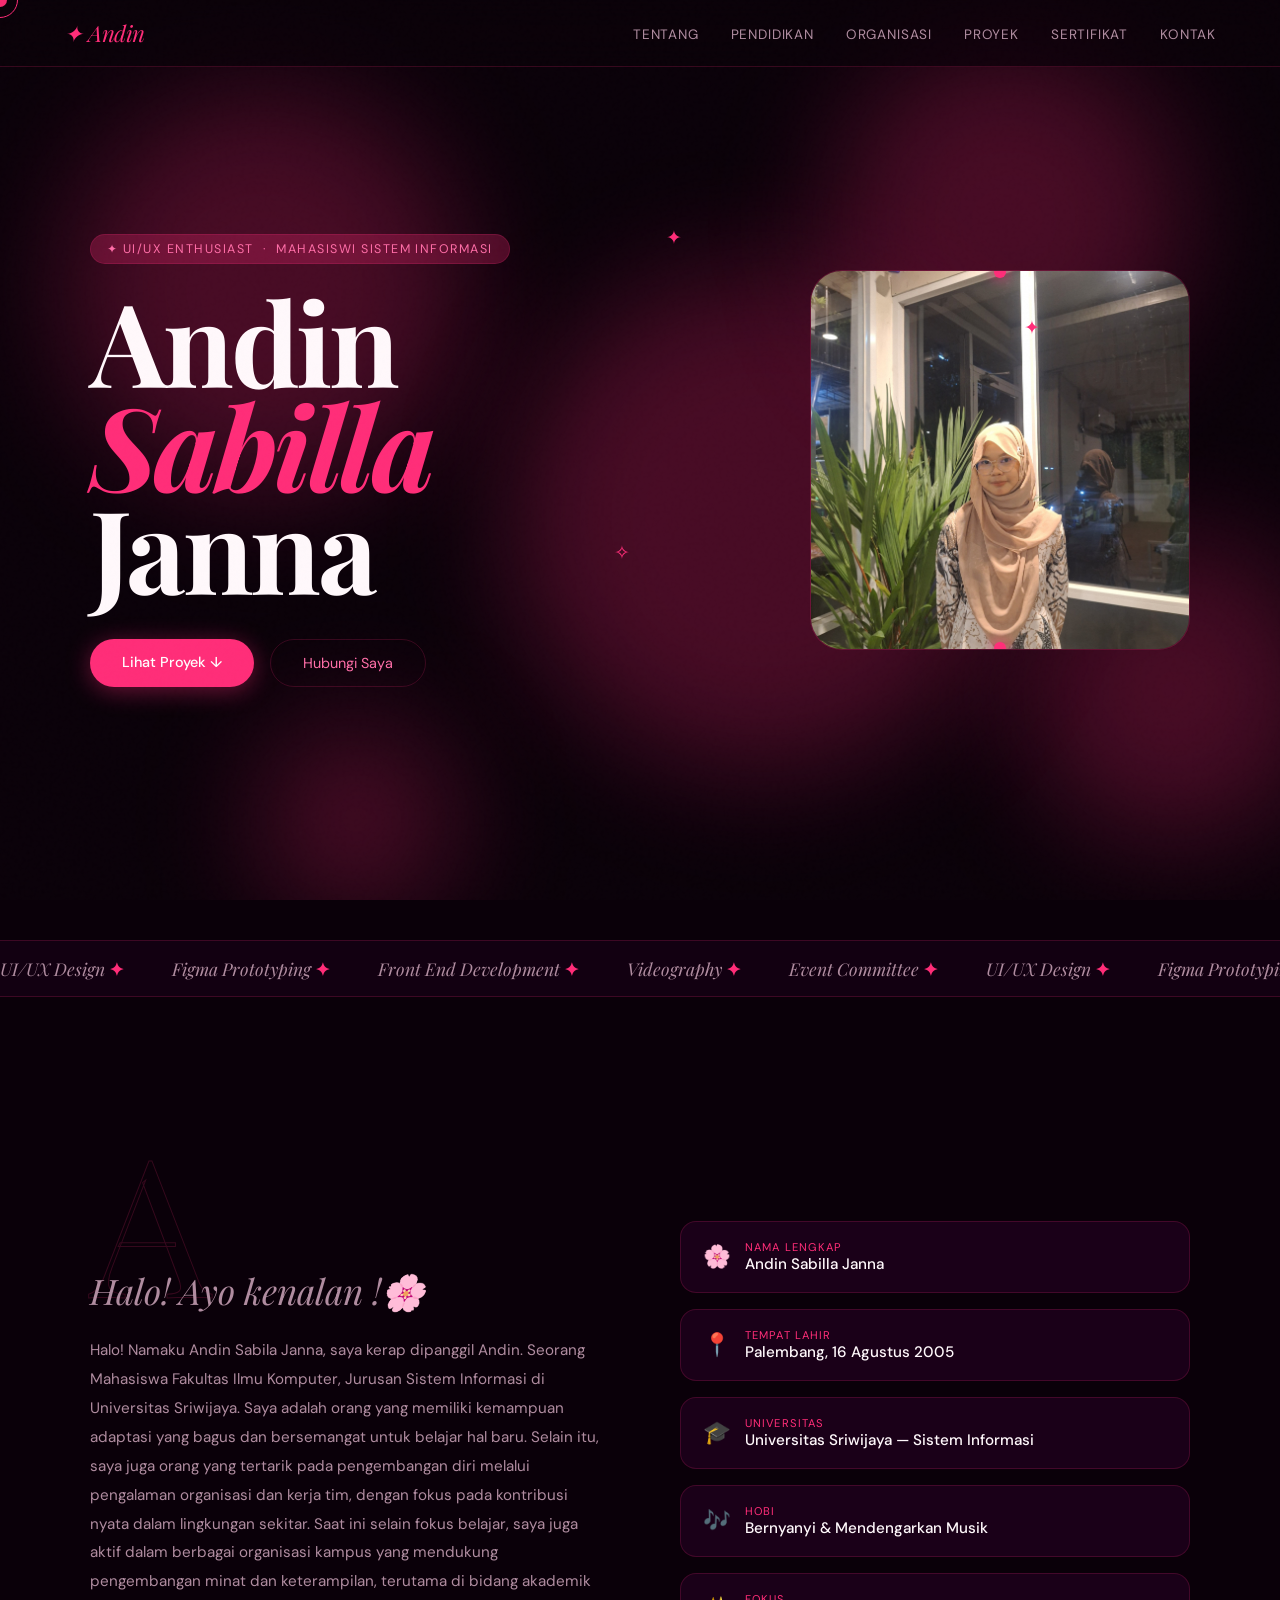
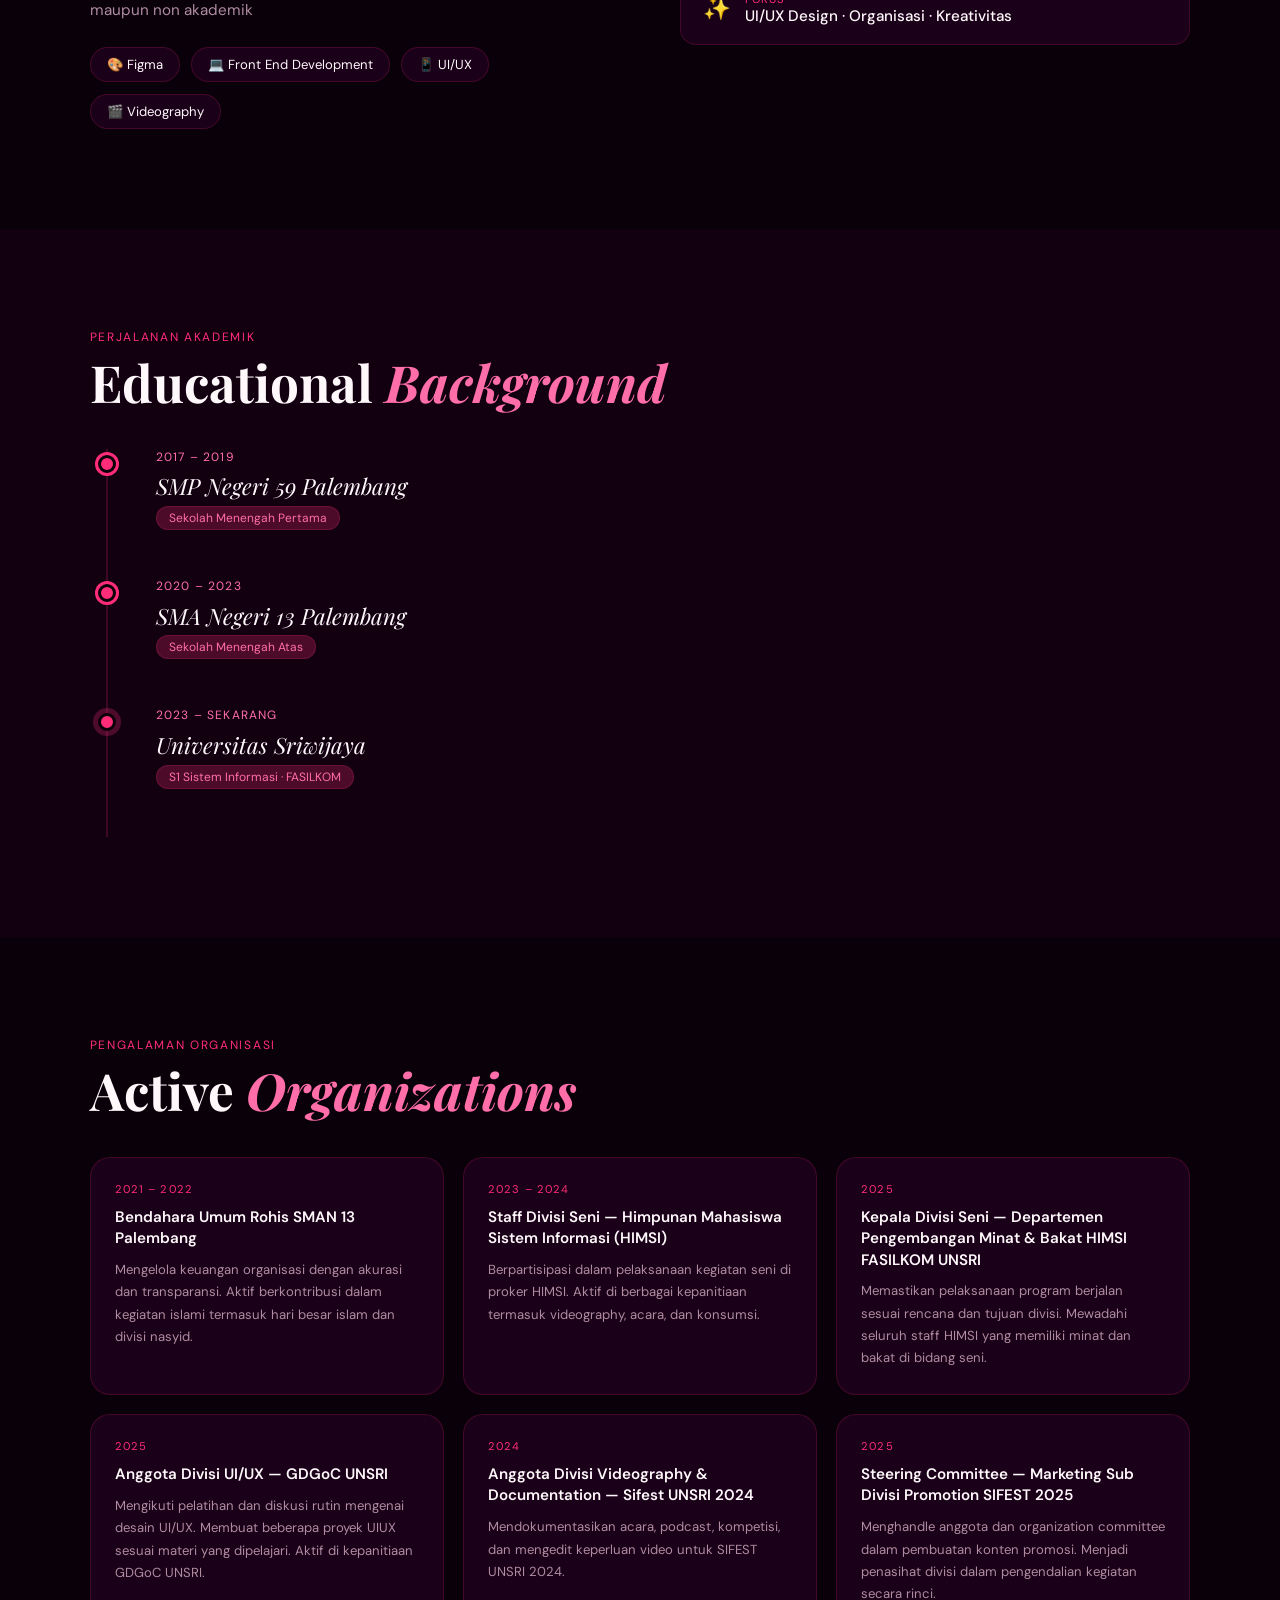
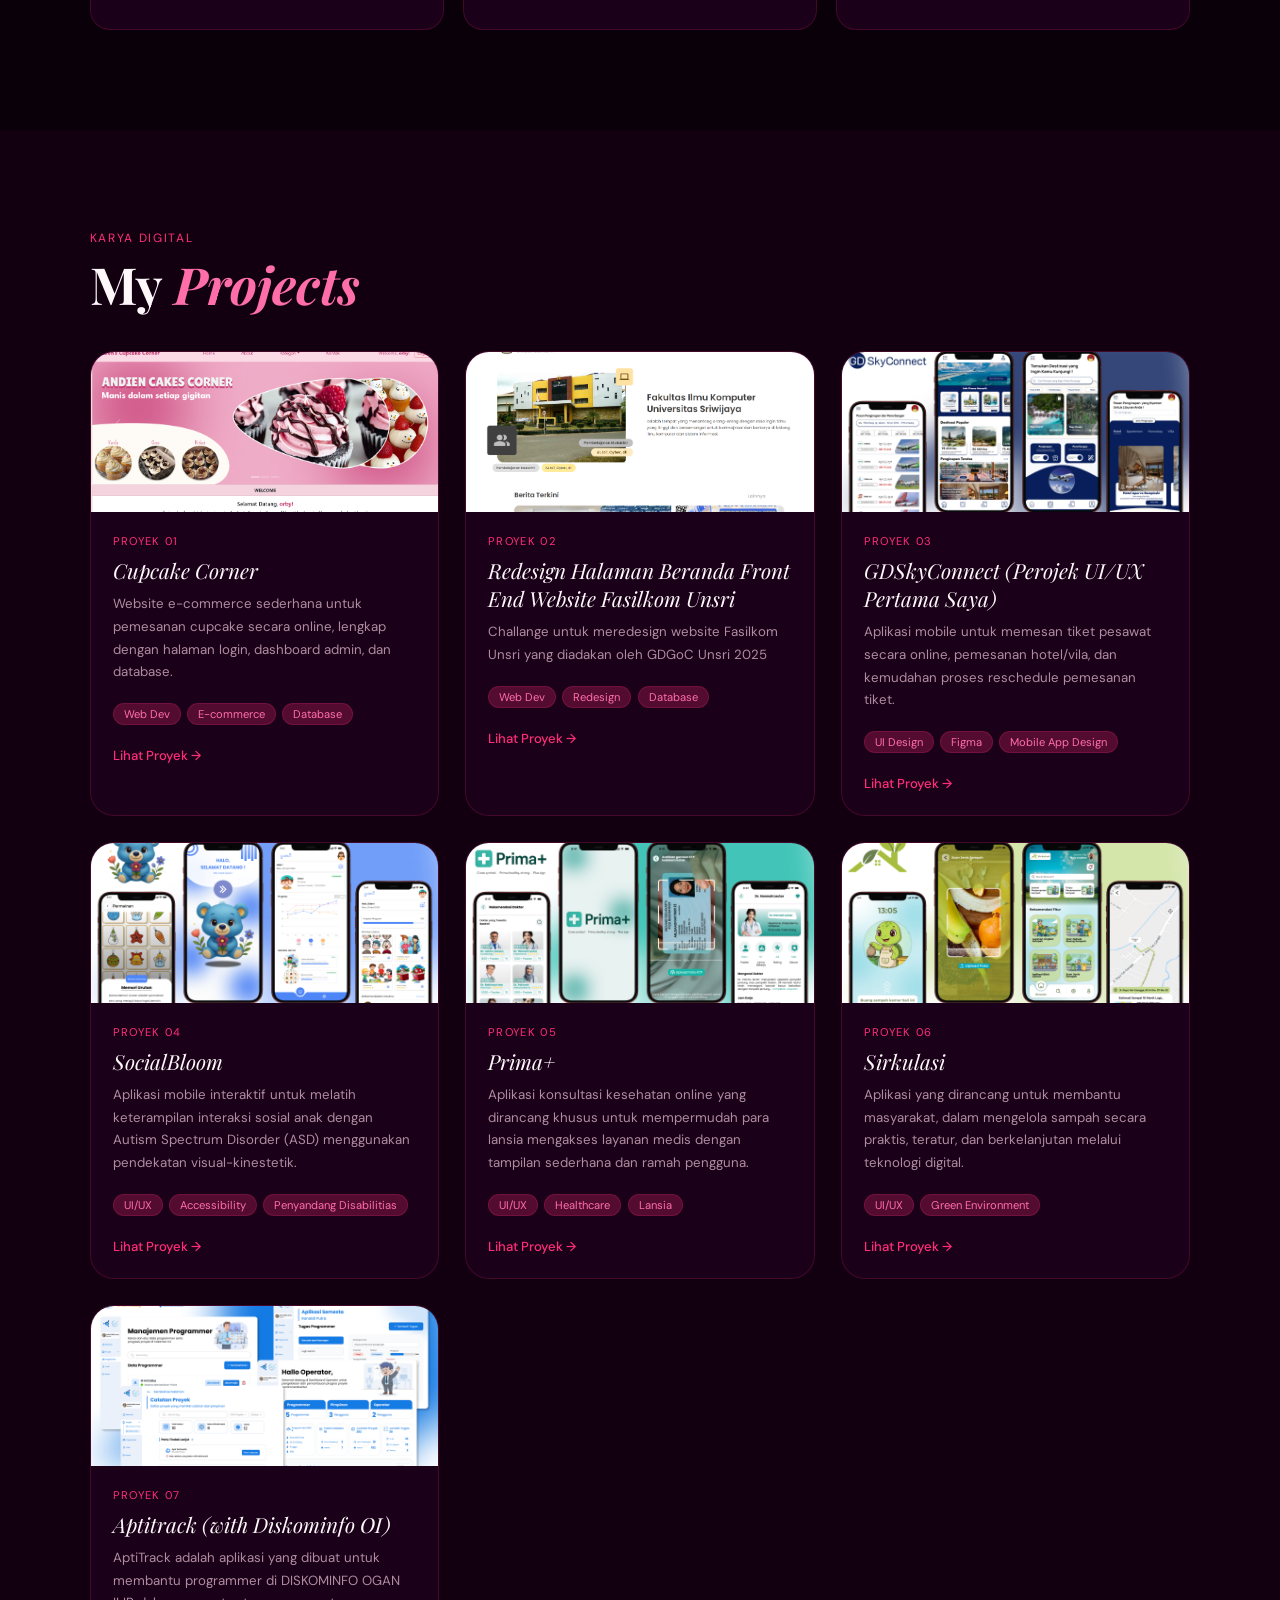
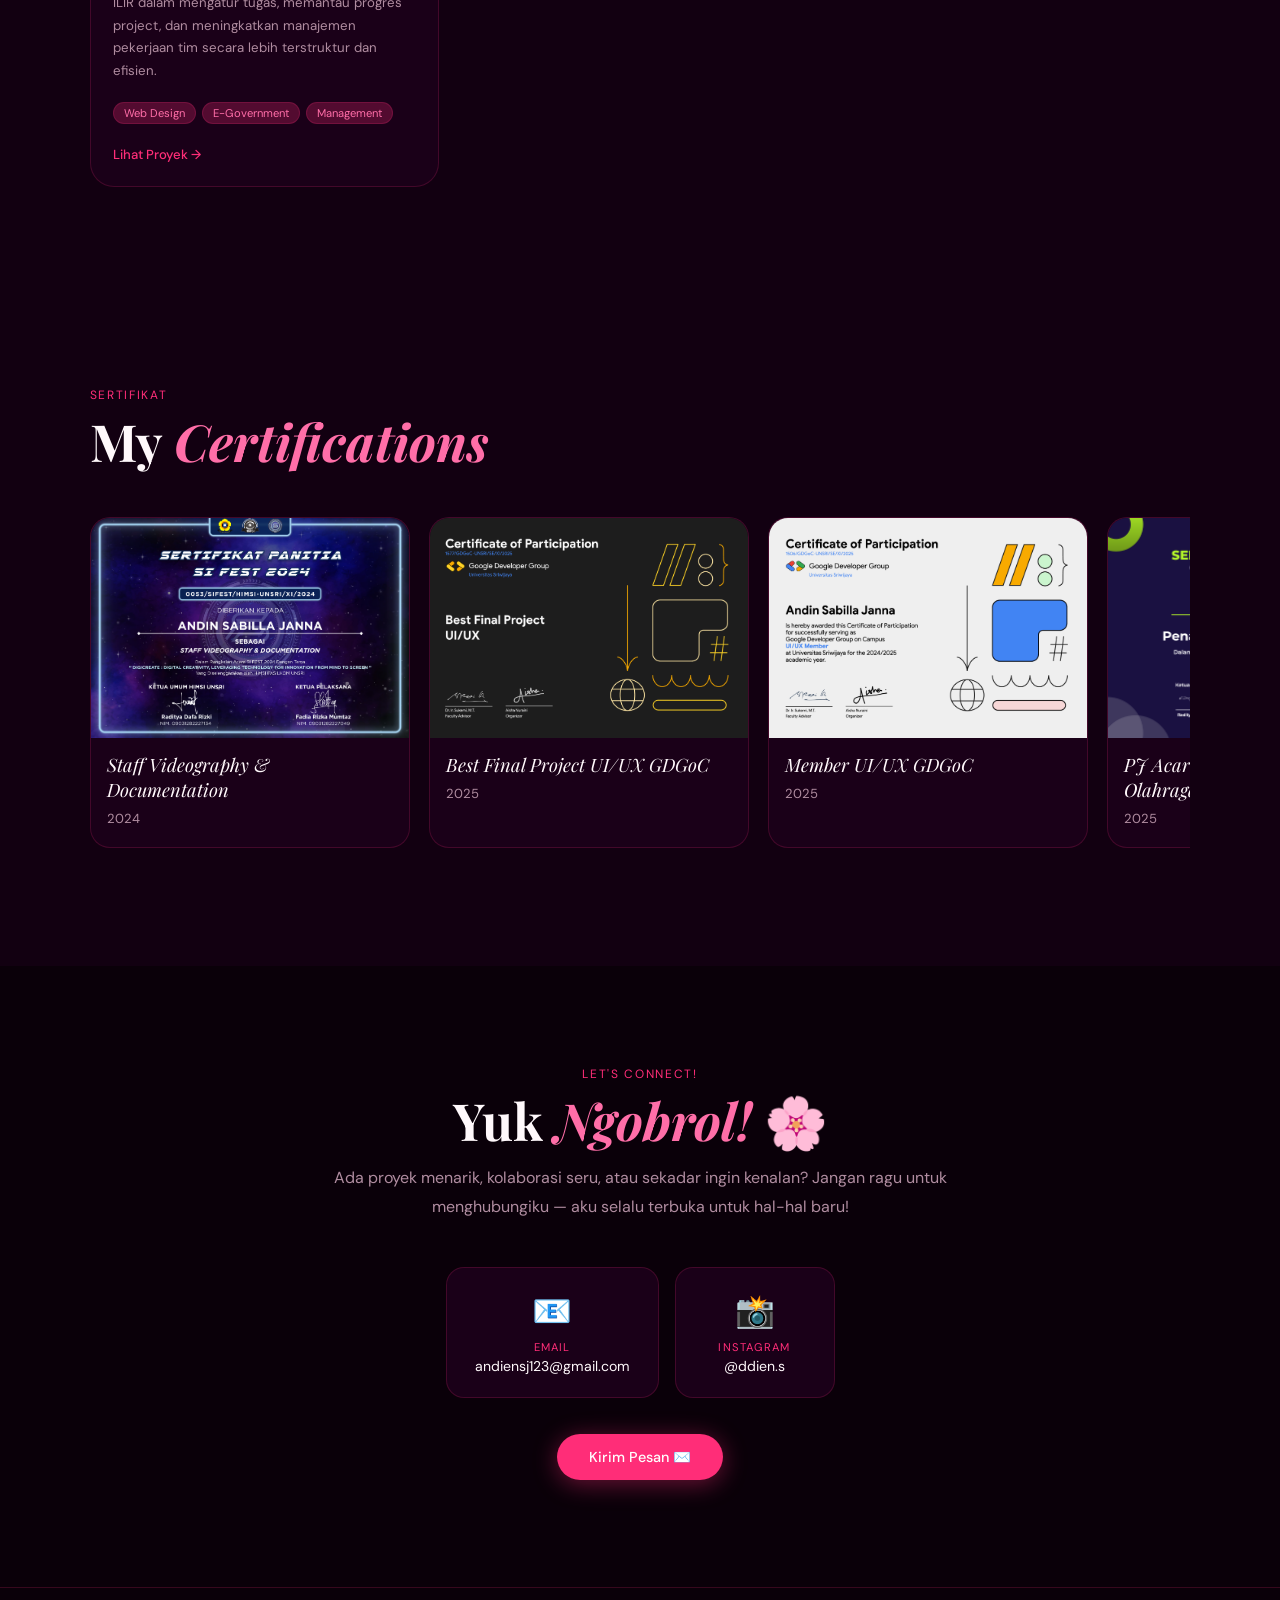
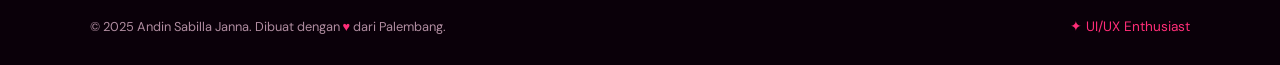
==== commit 3b31824c: "Update index.html" ====
--- a/index.html
+++ b/index.html
@@ -68,7 +68,7 @@
   <div class="marquee-inner" id="marqueeInner">
     <span>UI/UX Design <b>✦</b></span>
     <span>Figma Prototyping <b>✦</b></span>
-    <span>HTML/CSS <b>✦</b></span>
+    <span>Front End Development <b>✦</b></span>
     <span>Videography <b>✦</b></span>
     <span>Event Committee <b>✦</b></span>
     <span>UI/UX Design <b>✦</b></span>
@@ -90,7 +90,7 @@
     akademik maupun non akademik</p>
     <div class="skills-row">
       <div class="skill-pill">🎨 Figma</div>
-      <div class="skill-pill">💻 HTML CSS</div>
+      <div class="skill-pill">💻 Front End Development</div>
       <div class="skill-pill">📱 UI/UX</div>
       <div class="skill-pill">🎬 Videography</div>
     </div>
--- a/style.css
+++ b/style.css
@@ -544,9 +544,35 @@
   /* RESPONSIVE */
   @media (max-width:768px) {
     /* layout */
-    #about { grid-template-columns:1fr; gap:2.5rem; }
-    .hero-deco { display:none; }
-    section { padding:80px 5%; }
+    #about { grid-template-columns:1fr; gap:2rem; }
+
+    /* HERO: foto di samping teks (stack tetap rapi) */
+    #hero { flex-direction:column; align-items:center; }
+    section { padding:70px 5%; }
+    .hero-deco { display:flex; justify-content:center; width:100%; margin-top:14px; position:relative; right:auto; top:auto; transform:none; animation:none; }
+    .hero-circle-big { width:220px; height:220px; border-radius:24px; }
+    .hero-avatar { border-radius:16px; }
+
+    /* Cards spacing agar tidak terlalu rapat */
+    .proj-grid { gap: 0.9rem; }
+    .org-grid { gap: 0.9rem; }
+
+    /* Kecilkan card supaya tidak sesak */
+    .proj-card { margin-bottom: 10px; }
+    .org-card { margin-bottom: 10px; }
+
+    .proj-thumb { height: 120px; }
+    .proj-body { padding: 16px; }
+    .proj-name { font-size: 1.05rem; }
+    .proj-desc { font-size: 0.78rem; margin-bottom: 0.9rem; }
+
+    .org-card { padding: 16px; }
+    .org-desc { font-size: 0.78rem; line-height: 1.6; }
+    .org-title { font-size: 0.9rem; }
+
+
+
+
 
     /* NAV -> hamburger */
     .nav-toggle { display:inline-flex; align-items:center; justify-content:center; }
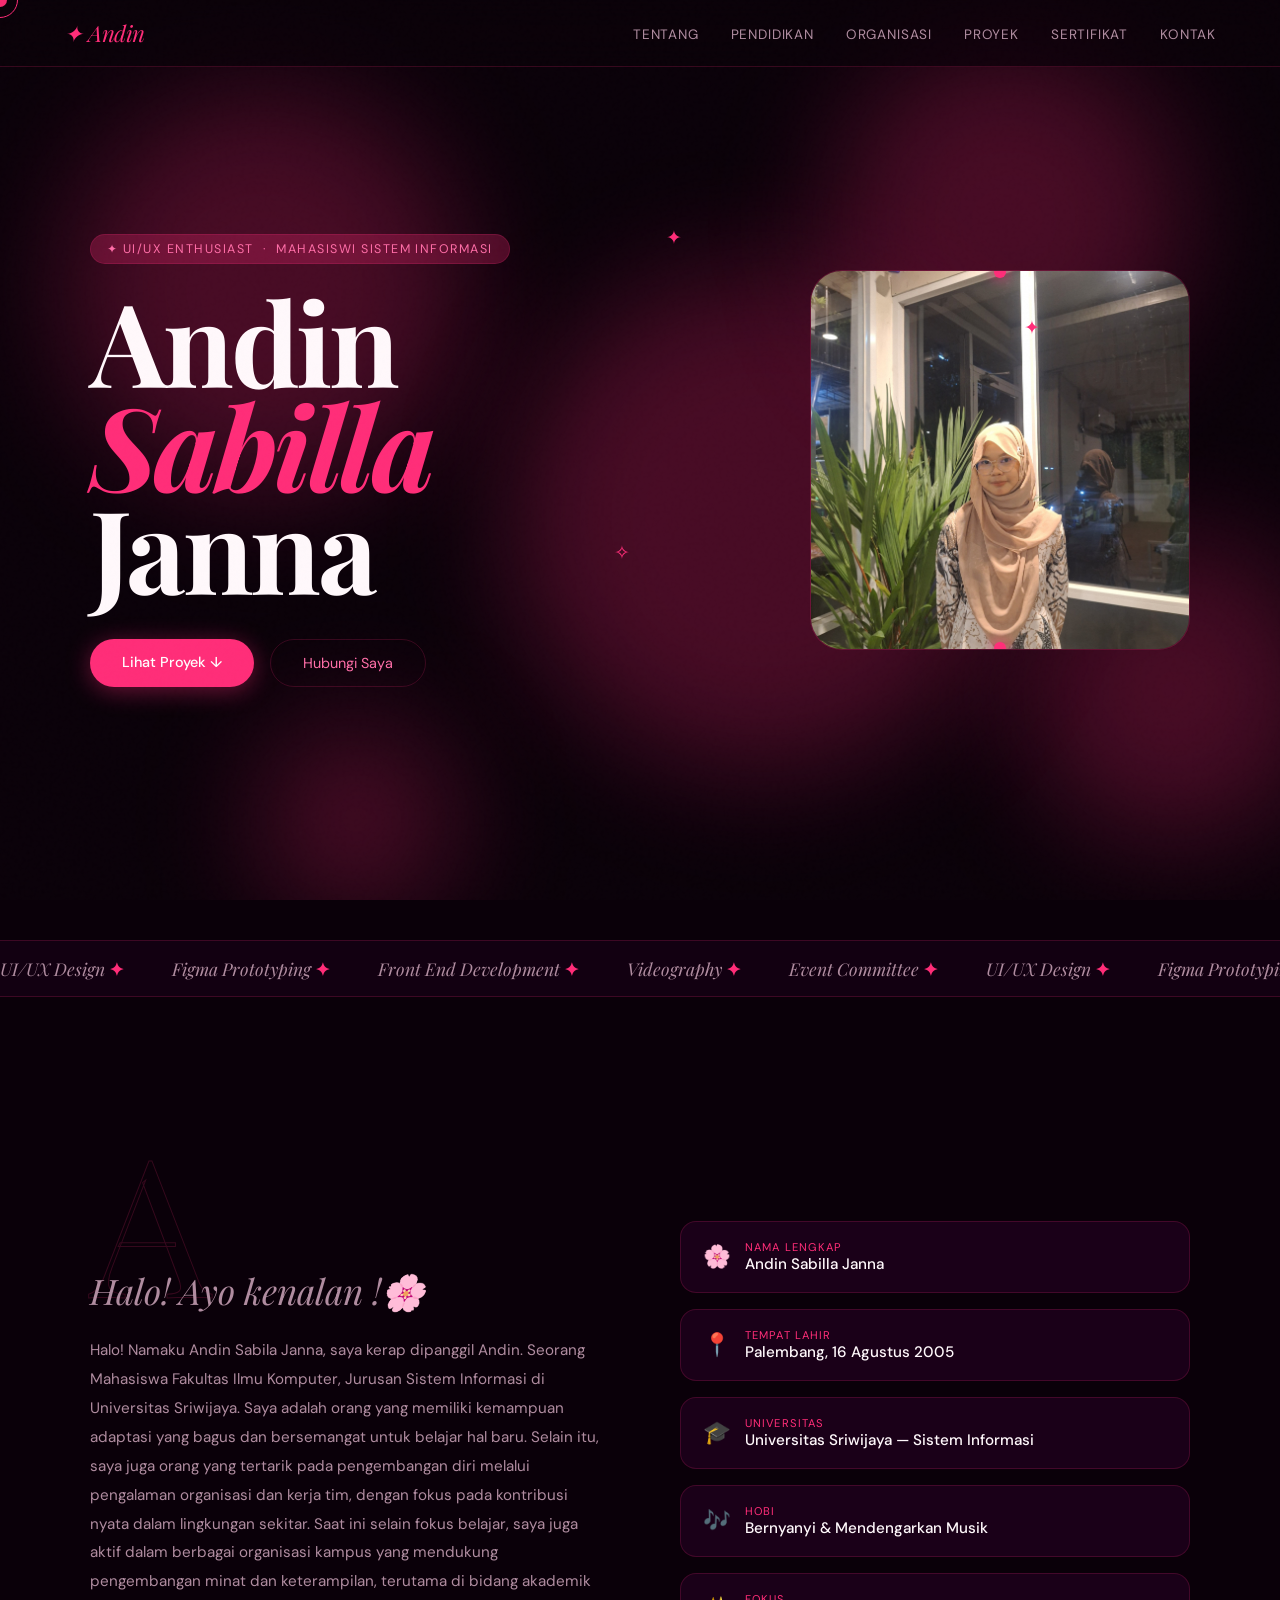
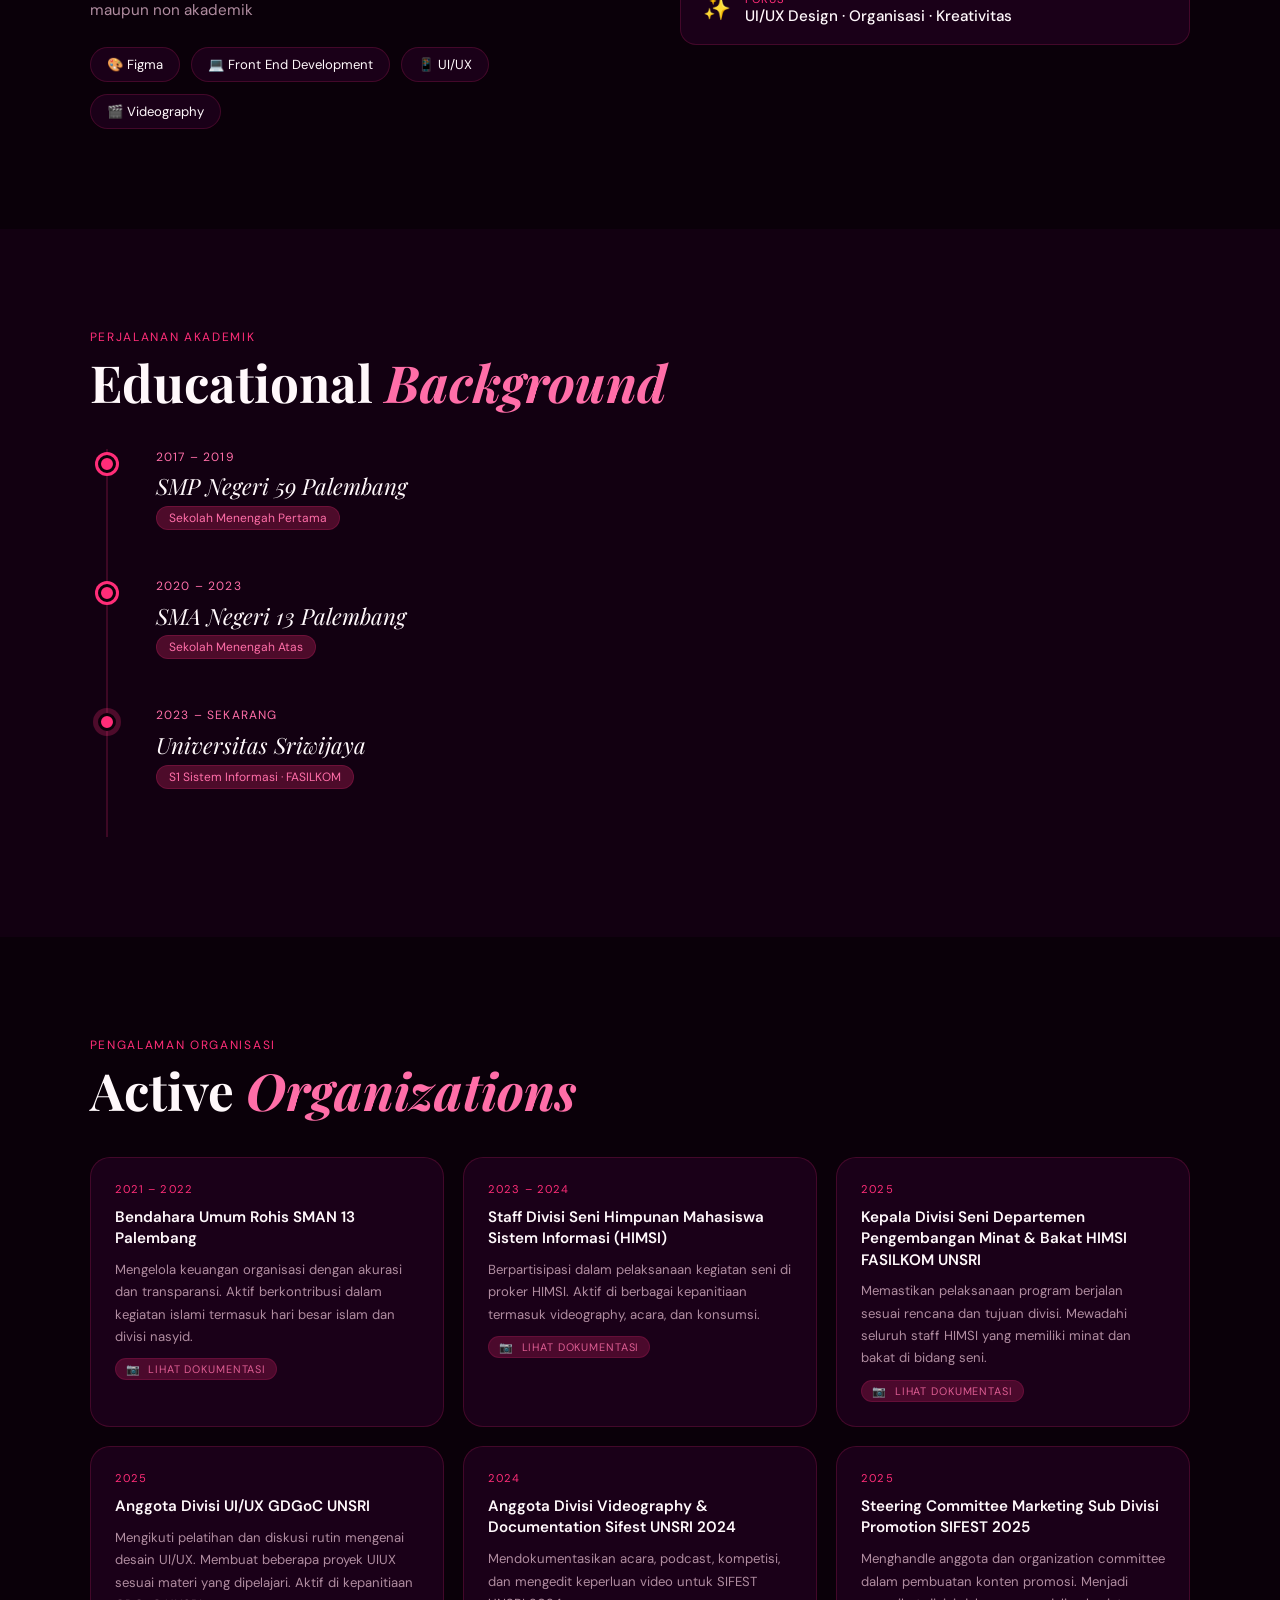
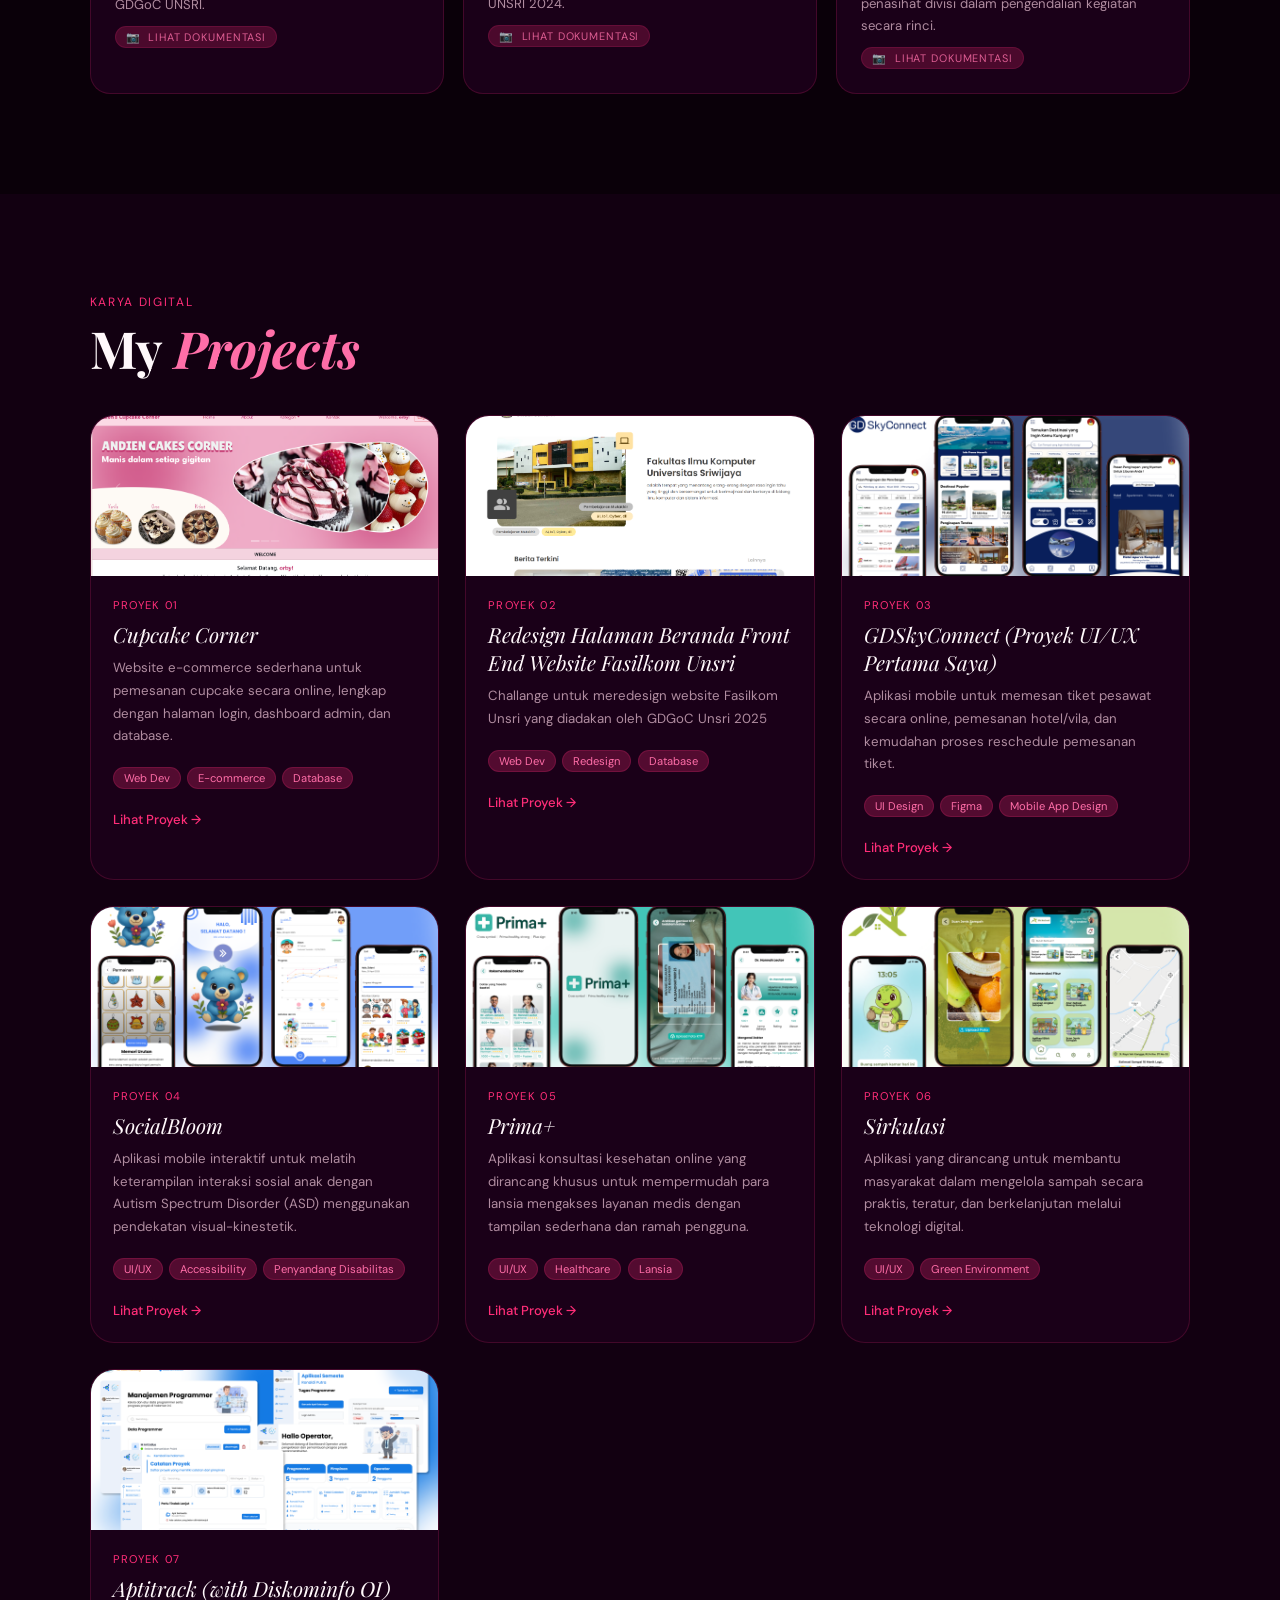
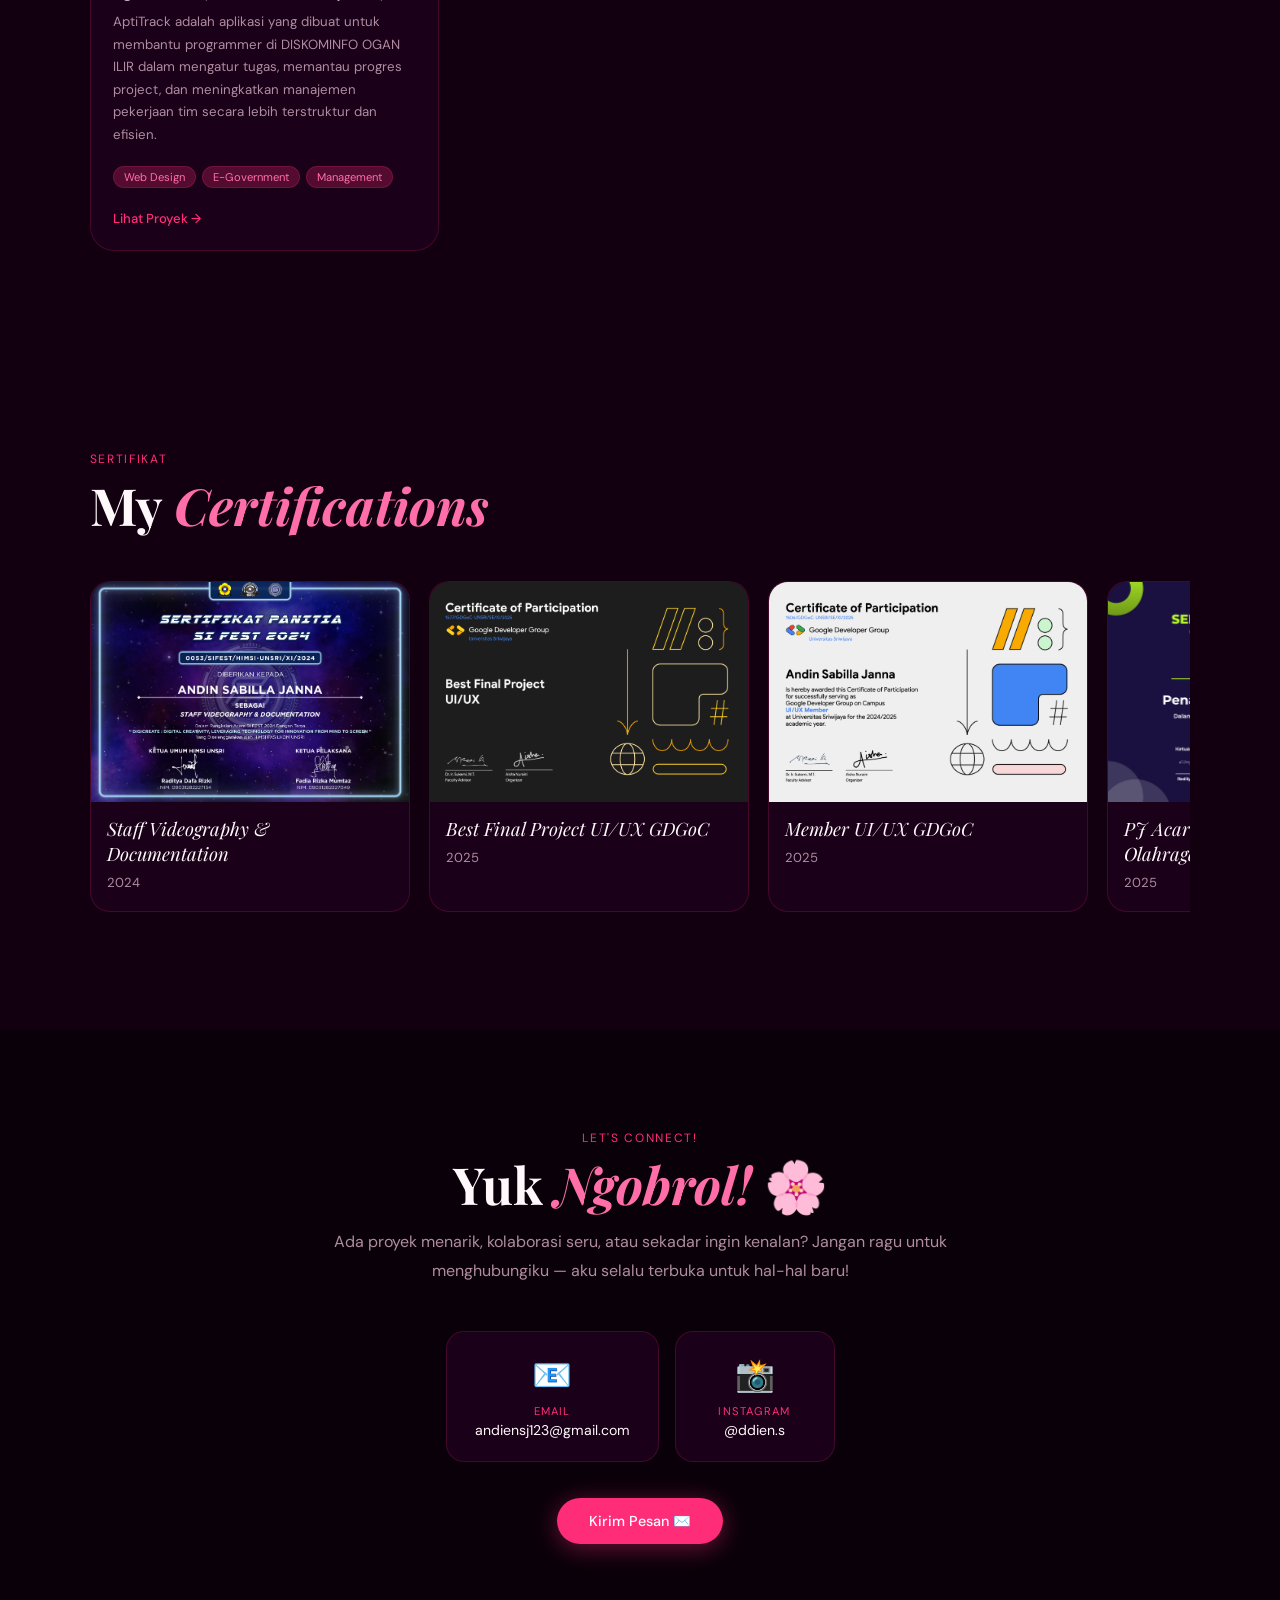
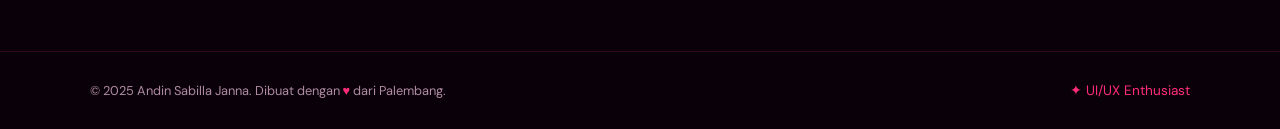
==== commit 1083ebef: "Update print statement from 'Hello' to 'Goodbye'" ====
--- a/index.html
+++ b/index.html
@@ -6,6 +6,233 @@
 <title>Andin Sabilla Janna — Portfolio</title>
 <link href="https://fonts.googleapis.com/css2?family=Space+Grotesk:wght@300;400;500;600;700&family=Playfair+Display:ital,wght@0,700;1,700&family=DM+Sans:wght@300;400;500&display=swap" rel="stylesheet">
 <link rel="stylesheet" href="style.css">
+<style>
+/* ══════════════════════════════════════════
+   GALLERY POPUP — Stacked Card Style
+══════════════════════════════════════════ */
+
+.org-card { cursor: pointer; }
+.org-card-badge {
+  display: inline-flex;
+  align-items: center;
+  gap: 5px;
+  margin-top: 10px;
+  background: var(--pink-glow);
+  border: 1px solid var(--border);
+  color: var(--pink-light);
+  font-size: 0.68rem;
+  letter-spacing: 0.08em;
+  text-transform: uppercase;
+  padding: 3px 10px;
+  border-radius: 100px;
+  opacity: 0.85;
+  transition: opacity 0.2s;
+}
+.org-card:hover .org-card-badge { opacity: 1; }
+
+#galleryOverlay {
+  position: fixed;
+  inset: 0;
+  z-index: 10000;
+  display: flex;
+  align-items: center;
+  justify-content: center;
+  background: rgba(8,0,8,0);
+  backdrop-filter: blur(0px);
+  -webkit-backdrop-filter: blur(0px);
+  transition: background 0.45s ease, backdrop-filter 0.45s ease;
+  pointer-events: none;
+  padding: 20px;
+}
+#galleryOverlay.active {
+  background: rgba(8,0,8,0.82);
+  backdrop-filter: blur(18px);
+  -webkit-backdrop-filter: blur(18px);
+  pointer-events: all;
+}
+
+.gallery-panel {
+  position: relative;
+  width: min(480px, 92vw);
+  background: #1a0018;
+  border: 1px solid rgba(255,45,120,0.25);
+  border-radius: 28px;
+  padding: 28px 28px 32px;
+  display: flex;
+  flex-direction: column;
+  align-items: center;
+  gap: 22px;
+  transform: scale(0.82) translateY(40px);
+  opacity: 0;
+  transition: transform 0.45s cubic-bezier(0.34,1.56,0.64,1), opacity 0.35s ease;
+  box-shadow: 0 40px 80px rgba(0,0,0,0.6), 0 0 0 1px rgba(255,45,120,0.1);
+}
+#galleryOverlay.active .gallery-panel {
+  transform: scale(1) translateY(0);
+  opacity: 1;
+}
+
+.gallery-header {
+  width: 100%;
+  display: flex;
+  align-items: flex-start;
+  justify-content: space-between;
+  gap: 12px;
+}
+.gallery-title-wrap { flex: 1; }
+.gallery-label {
+  font-size: 0.65rem;
+  color: var(--pink);
+  letter-spacing: 0.14em;
+  text-transform: uppercase;
+  margin-bottom: 4px;
+}
+.gallery-title {
+  font-family: 'Playfair Display', serif;
+  font-style: italic;
+  font-size: 1.05rem;
+  line-height: 1.35;
+  color: var(--white);
+}
+.gallery-close {
+  width: 36px; height: 36px;
+  flex-shrink: 0;
+  border-radius: 50%;
+  background: rgba(255,45,120,0.1);
+  border: 1px solid rgba(255,45,120,0.2);
+  color: var(--pink-light);
+  cursor: pointer;
+  display: flex; align-items: center; justify-content: center;
+  font-size: 1.1rem;
+  transition: background 0.2s, transform 0.2s;
+  line-height: 1;
+}
+.gallery-close:hover { background: rgba(255,45,120,0.25); transform: rotate(90deg); }
+
+.card-stack {
+  position: relative;
+  width: 100%;
+  height: 270px;
+  display: flex; align-items: center; justify-content: center;
+  user-select: none; -webkit-user-select: none;
+}
+
+.photo-card {
+  position: absolute;
+  width: 220px; height: 270px;
+  border-radius: 20px;
+  overflow: hidden;
+  border: 1px solid rgba(255,45,120,0.2);
+  box-shadow: 0 20px 50px rgba(0,0,0,0.5);
+  cursor: grab;
+  will-change: transform;
+  touch-action: none;
+}
+.photo-card:active { cursor: grabbing; }
+.photo-card img {
+  width: 100%; height: 100%;
+  object-fit: cover; display: block;
+  pointer-events: none; border-radius: 20px;
+}
+
+.photo-card[data-pos="2"] {
+  transform: rotate(-10deg) translateX(-32px) translateY(8px) scale(0.9);
+  z-index: 1; filter: brightness(0.7);
+}
+.photo-card[data-pos="1"] {
+  transform: rotate(-4deg) translateX(-14px) translateY(2px) scale(0.95);
+  z-index: 2; filter: brightness(0.85);
+}
+.photo-card[data-pos="0"] {
+  transform: rotate(1deg) translateX(4px) translateY(0px) scale(1);
+  z-index: 3; filter: brightness(1);
+  box-shadow: 0 24px 60px rgba(255,45,120,0.25), 0 0 0 1px rgba(255,45,120,0.3);
+}
+
+.photo-card.transitioning {
+  transition: transform 0.45s cubic-bezier(0.22,1,0.36,1),
+              filter 0.4s ease, z-index 0s 0.22s, box-shadow 0.4s ease;
+}
+
+@keyframes flyOut {
+  0%   { transform: rotate(1deg) translateX(4px) scale(1); opacity:1; }
+  40%  { opacity:1; }
+  100% { transform: rotate(28deg) translateX(160px) translateY(-60px) scale(0.8); opacity:0; }
+}
+@keyframes flyOutLeft {
+  0%   { transform: rotate(1deg) translateX(4px) scale(1); opacity:1; }
+  40%  { opacity:1; }
+  100% { transform: rotate(-28deg) translateX(-160px) translateY(-60px) scale(0.8); opacity:0; }
+}
+.photo-card.fly-right { animation: flyOut 0.5s cubic-bezier(0.4,0,0.7,0.4) forwards; }
+.photo-card.fly-left  { animation: flyOutLeft 0.5s cubic-bezier(0.4,0,0.7,0.4) forwards; }
+
+@keyframes entryFromBack {
+  0%   { transform: rotate(-14deg) translateX(-50px) translateY(15px) scale(0.82); filter:brightness(0.6); opacity:0; }
+  100% { transform: rotate(-10deg) translateX(-32px) translateY(8px) scale(0.9); filter:brightness(0.7); opacity:1; }
+}
+.photo-card.entering { animation: entryFromBack 0.45s cubic-bezier(0.34,1.2,0.64,1) forwards; }
+
+.swipe-hint {
+  font-size: 0.72rem; color: var(--muted);
+  letter-spacing: 0.06em;
+  display: flex; align-items: center; gap: 6px; opacity: 0.7;
+}
+.swipe-hint span { color: var(--pink); }
+
+.gallery-dots { display: flex; gap: 8px; align-items: center; }
+.g-dot {
+  width: 6px; height: 6px; border-radius: 50%;
+  background: rgba(255,45,120,0.3);
+  border: 1px solid rgba(255,45,120,0.4);
+  transition: background 0.25s, transform 0.25s, width 0.25s;
+  cursor: pointer;
+}
+.g-dot.active {
+  background: var(--pink); width: 20px; border-radius: 100px;
+  box-shadow: 0 0 8px rgba(255,45,120,0.5);
+}
+
+.gallery-nav { display: flex; gap: 10px; align-items: center; }
+.g-arrow {
+  width: 40px; height: 40px; border-radius: 50%;
+  background: rgba(255,45,120,0.08);
+  border: 1px solid rgba(255,45,120,0.2);
+  color: var(--pink-light); font-size: 1.1rem;
+  cursor: pointer;
+  display: flex; align-items: center; justify-content: center;
+  transition: background 0.2s, transform 0.2s, border-color 0.2s;
+  line-height: 1;
+}
+.g-arrow:hover { background: rgba(255,45,120,0.22); border-color: var(--pink); transform: scale(1.08); }
+.g-arrow:active { transform: scale(0.95); }
+
+.gallery-counter {
+  font-size: 0.75rem; color: var(--pink);
+  font-weight: 500; min-width: 36px; text-align: center;
+}
+
+.photo-caption {
+  font-size: 0.8rem; color: var(--muted);
+  text-align: center; min-height: 1.2em;
+  transition: opacity 0.3s; font-style: italic;
+}
+
+@keyframes shake {
+  0%,100% { transform: translateX(0); }
+  20% { transform: translateX(-6px); }
+  40% { transform: translateX(6px); }
+  60% { transform: translateX(-4px); }
+  80% { transform: translateX(4px); }
+}
+.g-arrow.shake { animation: shake 0.35s ease; }
+
+@media (max-width: 540px) {
+  .gallery-panel { padding: 22px 18px 26px; gap: 18px; }
+  .card-stack { height: 230px; }
+  .photo-card { width: 185px; height: 230px; }
+}
+</style>
 </head>
 <body>
 
@@ -19,9 +246,7 @@
 <!-- NAV -->
 <nav>
   <div class="nav-logo">✦ Andin</div>
-
   <button class="nav-toggle" id="navToggle" aria-label="Buka menu" aria-expanded="false" aria-controls="navMenu">☰</button>
-
   <ul class="nav-links" id="navMenu">
     <li><a href="#about">Tentang</a></li>
     <li><a href="#education">Pendidikan</a></li>
@@ -31,7 +256,6 @@
     <li><a href="#contact">Kontak</a></li>
   </ul>
 </nav>
-
 
 <!-- HERO -->
 <section id="hero">
@@ -52,10 +276,7 @@
       </div>
       <div class="orbit-dot" style="top:-5px;left:50%;transform:translateX(-50%)"></div>
       <div class="orbit-dot" style="bottom:-5px;left:50%;transform:translateX(-50%)"></div>
-      <style>
-        /* allow user to change avatar just by editing this src */
-        #heroAvatar { content: url('asset/avatar.jpg'); }
-      </style>
+      <style>#heroAvatar { content: url('asset/avatar.jpg'); }</style>
     </div>
   </div>
   <span class="star-float" style="top:25%;left:52%;animation-delay:0s">✦</span>
@@ -84,10 +305,7 @@
   <div class="about-left reveal">
     <div class="big-initial">A</div>
     <p class="tagline">Halo! Ayo kenalan !🌸</p>
-    <p>Halo! Namaku Andin Sabila Janna, saya kerap dipanggil Andin. Seorang Mahasiswa Fakultas Ilmu Komputer, Jurusan Sistem Informasi di Universitas Sriwijaya. Saya adalah orang yang memiliki kemampuan adaptasi yang bagus dan bersemangat untuk belajar hal
-    baru. Selain itu, saya juga orang yang tertarik pada pengembangan diri melalui pengalaman organisasi dan kerja tim, dengan fokus pada
-    kontribusi nyata dalam lingkungan sekitar. Saat ini selain fokus belajar, saya juga aktif dalam berbagai organisasi kampus yang mendukung pengembangan minat dan keterampilan, terutama di bidang
-    akademik maupun non akademik</p>
+    <p>Halo! Namaku Andin Sabila Janna, saya kerap dipanggil Andin. Seorang Mahasiswa Fakultas Ilmu Komputer, Jurusan Sistem Informasi di Universitas Sriwijaya. Saya adalah orang yang memiliki kemampuan adaptasi yang bagus dan bersemangat untuk belajar hal baru. Selain itu, saya juga orang yang tertarik pada pengembangan diri melalui pengalaman organisasi dan kerja tim, dengan fokus pada kontribusi nyata dalam lingkungan sekitar. Saat ini selain fokus belajar, saya juga aktif dalam berbagai organisasi kampus yang mendukung pengembangan minat dan keterampilan, terutama di bidang akademik maupun non akademik</p>
     <div class="skills-row">
       <div class="skill-pill">🎨 Figma</div>
       <div class="skill-pill">💻 Front End Development</div>
@@ -165,36 +383,72 @@
   <div class="sec-label">Pengalaman Organisasi</div>
   <h2 class="sec-title reveal">Active <em>Organizations</em></h2>
   <div class="org-grid">
-    <div class="org-card">
+
+    <div class="org-card"
+      data-org-photos='[
+        {"src":"asset/rohis 3.jpeg","caption":""},
+        {"src":"asset/rhs2.jpeg","caption":""}
+      ]'>
       <div class="org-period">2021 – 2022</div>
       <div class="org-title">Bendahara Umum Rohis SMAN 13 Palembang</div>
       <div class="org-desc">Mengelola keuangan organisasi dengan akurasi dan transparansi. Aktif berkontribusi dalam kegiatan islami termasuk hari besar islam dan divisi nasyid.</div>
     </div>
-    <div class="org-card">
+
+    <div class="org-card"
+      data-org-photos='[
+        {"src":"asset/staff himsi 1.jpeg","caption":""},
+        {"src":"asset/him2.jpeg","caption":""}
+      ]'>
       <div class="org-period">2023 – 2024</div>
-      <div class="org-title">Staff Divisi Seni — Himpunan Mahasiswa Sistem Informasi (HIMSI)</div>
+      <div class="org-title">Staff Divisi Seni Himpunan Mahasiswa Sistem Informasi (HIMSI)</div>
       <div class="org-desc">Berpartisipasi dalam pelaksanaan kegiatan seni di proker HIMSI. Aktif di berbagai kepanitiaan termasuk videography, acara, dan konsumsi.</div>
     </div>
-    <div class="org-card">
+
+    <div class="org-card"
+      data-org-photos='[
+        {"src":"asset/pimphim1.jpeg","caption":""},
+        {"src":"asset/pimphim 2.jpeg","caption":""},
+        {"src":"asset/pimphim himsi 3.jpeg","caption":""},
+        {"src":"asset/pimphim 4.jpeg","caption":""}
+      ]'>
       <div class="org-period">2025</div>
-      <div class="org-title">Kepala Divisi Seni — Departemen Pengembangan Minat & Bakat HIMSI FASILKOM UNSRI</div>
+      <div class="org-title">Kepala Divisi Seni  Departemen Pengembangan Minat & Bakat HIMSI FASILKOM UNSRI</div>
       <div class="org-desc">Memastikan pelaksanaan program berjalan sesuai rencana dan tujuan divisi. Mewadahi seluruh staff HIMSI yang memiliki minat dan bakat di bidang seni.</div>
     </div>
-    <div class="org-card">
+
+    <div class="org-card"
+      data-org-photos='[
+        {"src":"asset/gdg 1.jpeg","caption":""},
+        {"src":"asset/gdg 2.jpeg","caption":""},
+        {"src":"asset/gdg 3.jpeg","caption":""},
+        {"src":"asset/gdg 4.jpeg","caption":""},
+      ]'>
       <div class="org-period">2025</div>
-      <div class="org-title">Anggota Divisi UI/UX — GDGoC UNSRI</div>
+      <div class="org-title">Anggota Divisi UI/UX GDGoC UNSRI</div>
       <div class="org-desc">Mengikuti pelatihan dan diskusi rutin mengenai desain UI/UX. Membuat beberapa proyek UIUX sesuai materi yang dipelajari. Aktif di kepanitiaan GDGoC UNSRI.</div>
     </div>
-    <div class="org-card">
+
+    <div class="org-card"
+      data-org-photos='[
+        {"src":"asset/vdk1.jpeg","caption":""},
+        {"src":"asset/vdk3.png","caption":""}
+      ]'>
       <div class="org-period">2024</div>
-      <div class="org-title">Anggota Divisi Videography & Documentation — Sifest UNSRI 2024</div>
+      <div class="org-title">Anggota Divisi Videography & Documentation Sifest UNSRI 2024</div>
       <div class="org-desc">Mendokumentasikan acara, podcast, kompetisi, dan mengedit keperluan video untuk SIFEST UNSRI 2024.</div>
     </div>
-    <div class="org-card">
-      <div class="org-period">2025 </div>
-      <div class="org-title">Steering Committee — Marketing Sub Divisi Promotion SIFEST 2025</div>
+
+    <div class="org-card"
+      data-org-photos='[
+        {"src":"asset/mark11.jpeg","caption":""},
+        {"src":"asset/mrk 2.jpeg","caption":""},
+        {"src":"asset/mark 1.jpeg","caption":""}
+      ]'>
+      <div class="org-period">2025</div>
+      <div class="org-title">Steering Committee Marketing Sub Divisi Promotion SIFEST 2025</div>
       <div class="org-desc">Menghandle anggota dan organization committee dalam pembuatan konten promosi. Menjadi penasihat divisi dalam pengendalian kegiatan secara rinci.</div>
     </div>
+
   </div>
 </section>
 
@@ -206,16 +460,14 @@
 
     <div class="proj-card">
       <div class="proj-thumb" style="background:linear-gradient(135deg,#3d0035,#1a0a1a)">
-        <img class="proj-thumb-img" src="/asset/cupcakecorner.png" alt="Foto proyek 01">
+        <img class="proj-thumb-img" src="asset/cupcakecorner.png" alt="Foto proyek 01">
       </div>
       <div class="proj-body">
         <div class="proj-num">Proyek 01</div>
         <div class="proj-name">Cupcake Corner</div>
         <div class="proj-desc">Website e-commerce sederhana untuk pemesanan cupcake secara online, lengkap dengan halaman login, dashboard admin, dan database.</div>
         <div class="proj-tags">
-          <span class="tag">Web Dev</span>
-          <span class="tag">E-commerce</span>
-          <span class="tag">Database</span>
+          <span class="tag">Web Dev</span><span class="tag">E-commerce</span><span class="tag">Database</span>
         </div>
         <a href="https://github.com/andien-123/cupcake.git" target="_blank" rel="noopener" class="proj-link">Lihat Proyek →</a>
       </div>
@@ -223,50 +475,44 @@
 
     <div class="proj-card">
       <div class="proj-thumb" style="background:linear-gradient(135deg,#3d0035,#1a0a1a)">
-        <img class="proj-thumb-img" src="/asset/redesignfe.png" alt="Foto proyek 01">
+        <img class="proj-thumb-img" src="asset/redesignfe.png" alt="Foto proyek 02">
       </div>
       <div class="proj-body">
         <div class="proj-num">Proyek 02</div>
         <div class="proj-name">Redesign Halaman Beranda Front End Website Fasilkom Unsri</div>
         <div class="proj-desc">Challange untuk meredesign website Fasilkom Unsri yang diadakan oleh GDGoC Unsri 2025</div>
         <div class="proj-tags">
-          <span class="tag">Web Dev</span>
-          <span class="tag">Redesign</span>
-          <span class="tag">Database</span>
-        </div>
-        <a href="https://redesignchallange.vercel.app/" target="_blank" rel="noopener" class="proj-link">Lihat Proyek →</a>
+          <span class="tag">Web Dev</span><span class="tag">Redesign</span><span class="tag">Database</span>
+        </div>
+        <a href="https://github.com/andien-123/Redesign-Challange---Website-Fasilkom-Unsri" target="_blank" rel="noopener" class="proj-link">Lihat Proyek →</a>
       </div>
     </div>
 
     <div class="proj-card">
       <div class="proj-thumb" style="background:linear-gradient(135deg,#0a1a3d,#001a2d)">
-        <img class="proj-thumb-img" src="/asset/GDSkyConnect.png" alt="Foto proyek 02">
+        <img class="proj-thumb-img" src="asset/GDSkyConnect.png" alt="Foto proyek 03">
       </div>
       <div class="proj-body">
         <div class="proj-num">Proyek 03</div>
-        <div class="proj-name">GDSkyConnect (Perojek UI/UX Pertama Saya)</div>
+        <div class="proj-name">GDSkyConnect (Proyek UI/UX Pertama Saya)</div>
         <div class="proj-desc">Aplikasi mobile untuk memesan tiket pesawat secara online, pemesanan hotel/vila, dan kemudahan proses reschedule pemesanan tiket.</div>
         <div class="proj-tags">
-          <span class="tag">UI Design</span>
-          <span class="tag">Figma</span>
-          <span class="tag">Mobile App Design</span>
-        </div>
-        <a href="https://www.figma.com/proto/hKvdBxnKtaa04FHx2ABOYf/UIUX?page-id=282%3A60&node-id=2246-12837&viewport=2332%2C2321%2C0.21&t=24tFVX8CMrg5Gg6R-1&scaling=min-zoom&content-scaling=fixed&starting-point-node-id=578%3A2360" target="_blank" rel="noopener" class="proj-link">Lihat Proyek →</a>
+          <span class="tag">UI Design</span><span class="tag">Figma</span><span class="tag">Mobile App Design</span>
+        </div>
+        <a href="https://www.figma.com" target="_blank" rel="noopener" class="proj-link">Lihat Proyek →</a>
       </div>
     </div>
 
     <div class="proj-card">
       <div class="proj-thumb" style="background:linear-gradient(135deg,#002a3d,#0a1a2a)">
-        <img class="proj-thumb-img" src="/asset/SocialBlooom.png" alt="Foto proyek 03">
+        <img class="proj-thumb-img" src="asset/SocialBlooom.png" alt="Foto proyek 04">
       </div>
       <div class="proj-body">
         <div class="proj-num">Proyek 04</div>
         <div class="proj-name">SocialBloom</div>
         <div class="proj-desc">Aplikasi mobile interaktif untuk melatih keterampilan interaksi sosial anak dengan Autism Spectrum Disorder (ASD) menggunakan pendekatan visual-kinestetik.</div>
         <div class="proj-tags">
-          <span class="tag">UI/UX</span>
-          <span class="tag">Accessibility</span>
-          <span class="tag">Penyandang Disabilitias</span>
+          <span class="tag">UI/UX</span><span class="tag">Accessibility</span><span class="tag">Penyandang Disabilitas</span>
         </div>
         <a href="https://www.figma.com/proto/N9FT2oK05E5cuSNXnSKCfG/projek-ux-socialbloom?page-id=0%3A1&node-id=592-2009&viewport=5462%2C-2708%2C0.32&t=OBUhJbFLRpBgyTad-1&scaling=scale-down&content-scaling=fixed&starting-point-node-id=638%3A1507" target="_blank" rel="noopener" class="proj-link">Lihat Proyek →</a>
       </div>
@@ -274,16 +520,14 @@
 
     <div class="proj-card">
       <div class="proj-thumb" style="background:linear-gradient(135deg,#003d2a,#001a15)">
-        <img class="proj-thumb-img" src="/asset/Prima+.png" alt="Foto proyek 04">
+        <img class="proj-thumb-img" src="asset/Prima+.png" alt="Foto proyek 05">
       </div>
       <div class="proj-body">
         <div class="proj-num">Proyek 05</div>
         <div class="proj-name">Prima+</div>
         <div class="proj-desc">Aplikasi konsultasi kesehatan online yang dirancang khusus untuk mempermudah para lansia mengakses layanan medis dengan tampilan sederhana dan ramah pengguna.</div>
         <div class="proj-tags">
-          <span class="tag">UI/UX</span>
-          <span class="tag">Healthcare</span>
-          <span class="tag">Lansia</span>
+          <span class="tag">UI/UX</span><span class="tag">Healthcare</span><span class="tag">Lansia</span>
         </div>
         <a href="https://www.figma.com/proto/GXjeN8zCdpGRxkeOSIi5bo/GREEN-TEAM?page-id=0%3A1&node-id=280-1338&viewport=346%2C-101%2C0.23&t=V1FGYtZk10r6l9SZ-1&scaling=scale-down&content-scaling=fixed&starting-point-node-id=18%3A45&show-proto-sidebar=1" target="_blank" rel="noopener" class="proj-link">Lihat Proyek →</a>
       </div>
@@ -291,15 +535,14 @@
 
     <div class="proj-card">
       <div class="proj-thumb" style="background:linear-gradient(135deg,#1a003d,#0a001a)">
-        <img class="proj-thumb-img" src="/asset/sirkulasii.png" alt="Foto proyek 05">
+        <img class="proj-thumb-img" src="asset/sirkulasii.png" alt="Foto proyek 06">
       </div>
       <div class="proj-body">
         <div class="proj-num">Proyek 06</div>
         <div class="proj-name">Sirkulasi</div>
-        <div class="proj-desc">Aplikasi yang dirancang untuk membantu masyarakat, dalam mengelola sampah secara praktis, teratur, dan berkelanjutan melalui teknologi digital. </div>
+        <div class="proj-desc">Aplikasi yang dirancang untuk membantu masyarakat dalam mengelola sampah secara praktis, teratur, dan berkelanjutan melalui teknologi digital.</div>
         <div class="proj-tags">
-          <span class="tag">UI/UX</span>
-          <span class="tag">Green Environment</span>
+          <span class="tag">UI/UX</span><span class="tag">Green Environment</span>
         </div>
         <a href="https://www.figma.com/proto/cu5UW7dR4IDN14Q8ViPv9E/PROJEK-AKHIR-UIUX?node-id=263-1869&viewport=685%2C481%2C0.14&t=NBeuSNzODvwrmB3Q-1&scaling=scale-down&content-scaling=fixed&starting-point-node-id=91%3A112&show-proto-sidebar=1&page-id=0%3A1" target="_blank" rel="noopener" class="proj-link">Lihat Proyek →</a>
       </div>
@@ -307,16 +550,14 @@
 
     <div class="proj-card">
       <div class="proj-thumb" style="background:linear-gradient(135deg,#003d2a,#001a10)">
-        <img class="proj-thumb-img" src="/asset/AptiTrack.png" alt="Foto proyek 06">
+        <img class="proj-thumb-img" src="asset/AptiTrack.png" alt="Foto proyek 07">
       </div>
       <div class="proj-body">
         <div class="proj-num">Proyek 07</div>
         <div class="proj-name">Aptitrack (with Diskominfo OI)</div>
         <div class="proj-desc">AptiTrack adalah aplikasi yang dibuat untuk membantu programmer di DISKOMINFO OGAN ILIR dalam mengatur tugas, memantau progres project, dan meningkatkan manajemen pekerjaan tim secara lebih terstruktur dan efisien.</div>
         <div class="proj-tags">
-          <span class="tag">Web Design</span>
-          <span class="tag">E-Government</span>
-          <span class="tag">Management</span>
+          <span class="tag">Web Design</span><span class="tag">E-Government</span><span class="tag">Management</span>
         </div>
         <a href="https://www.figma.com/proto/hKvdBxnKtaa04FHx2ABOYf/UIUX?page-id=282%3A60&node-id=2246-12837&viewport=2332%2C2321%2C0.21&t=24tFVX8CMrg5Gg6R-1&scaling=min-zoom&content-scaling=fixed&starting-point-node-id=578%3A2360" target="_blank" rel="noopener" class="proj-link">Lihat Proyek →</a>
       </div>
@@ -332,37 +573,44 @@
   <div class="cert-wrap">
     <div class="cert-scroll">
       <div class="cert-card reveal">
-        <img class="cert-img" src="/asset/ANDIN SABILLA JANNA.png" alt="Sertifikat 01">
+        <img class="cert-img" src="asset/ANDIN SABILLA JANNA.png" alt="Sertifikat 01">
         <div class="cert-body">
           <div class="cert-title">Staff Videography & Documentation</div>
           <div class="cert-meta">2024</div>
         </div>
       </div>
       <div class="cert-card reveal">
-        <img class="cert-img" src="/asset/bfp.png" alt="Sertifikat 02">
+        <img class="cert-img" src="asset/bfp.png" alt="Sertifikat 02">
         <div class="cert-body">
-          <div class="cert-title">Best Final Project UI/UX GDGoC </div>
+          <div class="cert-title">Best Final Project UI/UX GDGoC</div>
           <div class="cert-meta">2025</div>
         </div>
       </div>
       <div class="cert-card reveal">
-        <img class="cert-img" src="/asset/memb uiux.png" alt="Sertifikat 03">
+        <img class="cert-img" src="asset/memb uiux.png" alt="Sertifikat 03">
         <div class="cert-body">
           <div class="cert-title">Member UI/UX GDGoC</div>
           <div class="cert-meta">2025</div>
         </div>
       </div>
       <div class="cert-card reveal">
-        <img class="cert-img" src="/asset/porgeselsi.png" alt="Sertifikat 02">
+        <img class="cert-img" src="asset/porgeselsi.png" alt="Sertifikat 04">
         <div class="cert-body">
-          <div class="cert-title">PJ Acara Lomba Seni (Pekan Olahraga & Seni Sisfor) </div>
+          <div class="cert-title">PJ Acara Lomba Seni (Pekan Olahraga & Seni Sisfor)</div>
           <div class="cert-meta">2025</div>
         </div>
       </div>
       <div class="cert-card reveal">
-        <img class="cert-img" src="/asset/promotion.jpeg" alt="Sertifikat 02">
+        <img class="cert-img" src="asset/promotion.jpeg" alt="Sertifikat 05">
         <div class="cert-body">
-          <div class="cert-title">Steering Committee Marketing Sub Divisi Promotion SIFEST 2025 </div>
+          <div class="cert-title">Steering Committee Marketing Sub Divisi Promotion SIFEST 2025</div>
+          <div class="cert-meta">2025</div>
+        </div>
+      </div>
+      <div class="cert-card reveal">
+        <img class="cert-img" src="/asset/studyjam.png" alt="Sertifikat 06">
+        <div class="cert-body">
+          <div class="cert-title">Panitia Kurikulum Study Jam UI/UX GDGoC</div>
           <div class="cert-meta">2025</div>
         </div>
       </div>
@@ -382,17 +630,13 @@
         <div class="cl">Email</div>
         <div class="cv">andiensj123@gmail.com</div>
       </a>
-    <a href="https://instagram.com/ddien.s" target="_blank" rel="noopener" class="contact-card">
+      <a href="https://instagram.com/ddien.s" target="_blank" rel="noopener" class="contact-card">
         <div class="ci">📸</div>
-
         <div class="cl">Instagram</div>
         <div class="cv">@ddien.s</div>
       </a>
     </div>
-    <a 
-  href="mailto:andiensj123@gmail.com?subject=Halo%20Andin&body=Halo%20Andin,%20saya%20ingin%20menghubungi%20Anda."
-  class="btn-primary"
->Kirim Pesan ✉️</a>
+    <a href="mailto:andiensj123@gmail.com?subject=Halo%20Andin&body=Halo%20Andin,%20saya%20ingin%20menghubungi%20Anda." class="btn-primary">Kirim Pesan ✉️</a>
   </div>
 </section>
 
@@ -403,107 +647,232 @@
 </footer>
 
 <script>
-  // CURSOR
-  const cursor = document.getElementById('cursor');
-  const cursorRing = document.getElementById('cursorRing');
-  let mx=0,my=0,rx=0,ry=0;
-  document.addEventListener('mousemove', e => {
-    mx=e.clientX; my=e.clientY;
-    cursor.style.left=mx+'px'; cursor.style.top=my+'px';
-  });
-  function animRing(){
-    rx+=(mx-rx)*0.12; ry+=(my-ry)*0.12;
-    cursorRing.style.left=rx+'px'; cursorRing.style.top=ry+'px';
-    requestAnimationFrame(animRing);
+/* ═══════════════════════════════════════
+   ORIGINAL SCRIPTS
+═══════════════════════════════════════ */
+
+// CURSOR
+const cursor = document.getElementById('cursor');
+const cursorRing = document.getElementById('cursorRing');
+let mx=0,my=0,rx=0,ry=0;
+document.addEventListener('mousemove', e => {
+  mx=e.clientX; my=e.clientY;
+  cursor.style.left=mx+'px'; cursor.style.top=my+'px';
+});
+function animRing(){
+  rx+=(mx-rx)*0.12; ry+=(my-ry)*0.12;
+  cursorRing.style.left=rx+'px'; cursorRing.style.top=ry+'px';
+  requestAnimationFrame(animRing);
+}
+animRing();
+
+// SPARKLES ON CLICK
+document.addEventListener('click', e => {
+  for(let i=0;i<6;i++){
+    const s=document.createElement('div');
+    s.classList.add('sparkle');
+    s.style.left=(e.clientX+Math.random()*30-15)+'px';
+    s.style.top=(e.clientY+Math.random()*30-15)+'px';
+    s.style.fontSize=(Math.random()*14+8)+'px';
+    s.innerHTML = Math.random()>0.5?'✦':'✧';
+    s.style.color='hsl('+(340+Math.random()*40)+',100%,'+(60+Math.random()*20)+'%)';
+    document.body.appendChild(s);
+    setTimeout(()=>s.remove(),800);
   }
-  animRing();
-
-  // SPARKLES ON CLICK
-  document.addEventListener('click', e => {
-    for(let i=0;i<6;i++){
-      const s=document.createElement('div');
-      s.classList.add('sparkle');
-      s.style.left=(e.clientX+Math.random()*30-15)+'px';
-      s.style.top=(e.clientY+Math.random()*30-15)+'px';
-      s.style.fontSize=(Math.random()*14+8)+'px';
-      s.innerHTML = Math.random()>0.5?'✦':'✧';
-      s.style.color = 'hsl('+(340+Math.random()*40)+',100%,'+(60+Math.random()*20)+'%)';
-      document.body.appendChild(s);
-      setTimeout(()=>s.remove(),800);
+});
+
+// BUBBLES BG
+const bc = document.getElementById('bubblesContainer');
+[{w:400,h:400,t:10,l:5,dur:8},{w:300,h:300,t:60,l:80,dur:11},{w:500,h:500,t:30,l:40,dur:13},{w:200,h:200,t:80,l:20,dur:7},{w:350,h:350,t:5,l:65,dur:10}]
+.forEach(b=>{
+  const el=document.createElement('div');
+  el.classList.add('bubble');
+  el.style.cssText=`width:${b.w}px;height:${b.h}px;top:${b.t}%;left:${b.l}%;animation-duration:${b.dur}s`;
+  bc.appendChild(el);
+});
+
+// SCROLL REVEAL
+const reveals = document.querySelectorAll('.reveal,.org-card,.proj-card,.edu-item,.cert-card');
+const obs = new IntersectionObserver(entries=>{
+  entries.forEach((e,i)=>{
+    if(e.isIntersecting){
+      setTimeout(()=>e.target.classList.add('visible'), i*80);
+      obs.unobserve(e.target);
     }
   });
-
-  // BUBBLES BG
-  const bc = document.getElementById('bubblesContainer');
-  const bubbleData = [
-    {w:400,h:400,t:10,l:5,dur:8},
-    {w:300,h:300,t:60,l:80,dur:11},
-    {w:500,h:500,t:30,l:40,dur:13},
-    {w:200,h:200,t:80,l:20,dur:7},
-    {w:350,h:350,t:5,l:65,dur:10},
-  ];
-  bubbleData.forEach(b=>{
-    const el=document.createElement('div');
-    el.classList.add('bubble');
-    el.style.cssText=`width:${b.w}px;height:${b.h}px;top:${b.t}%;left:${b.l}%;animation-duration:${b.dur}s`;
-    bc.appendChild(el);
-  });
-
-  // SCROLL REVEAL
-  const reveals = document.querySelectorAll('.reveal,.org-card,.proj-card,.edu-item,.cert-card');
-  const obs = new IntersectionObserver(entries=>{
-    entries.forEach((e,i)=>{
-      if(e.isIntersecting){
-        setTimeout(()=>e.target.classList.add('visible'), i*80);
-        obs.unobserve(e.target);
-      }
+},{threshold:0.12});
+reveals.forEach(el=>obs.observe(el));
+
+// NAV HOVER CURSOR
+document.querySelectorAll('a,button,.btn-primary,.btn-outline,.proj-card,.org-card,.cert-card').forEach(el=>{
+  el.addEventListener('mouseenter',()=>{ cursor.style.width='20px'; cursor.style.height='20px'; cursorRing.style.width='50px'; cursorRing.style.height='50px'; });
+  el.addEventListener('mouseleave',()=>{ cursor.style.width='14px'; cursor.style.height='14px'; cursorRing.style.width='36px'; cursorRing.style.height='36px'; });
+});
+
+// NAV TOGGLE
+const navToggle = document.getElementById('navToggle');
+const navMenu   = document.getElementById('navMenu');
+if(navToggle && navMenu){
+  const setOpen=(isOpen)=>{ navMenu.classList.toggle('open',isOpen); navToggle.setAttribute('aria-expanded',String(isOpen)); };
+  navToggle.addEventListener('click',e=>{ e.stopPropagation(); setOpen(!navMenu.classList.contains('open')); });
+  navMenu.querySelectorAll('a').forEach(link=>link.addEventListener('click',()=>setOpen(false)));
+  document.addEventListener('click',()=>{ if(navMenu.classList.contains('open')) setOpen(false); });
+  navMenu.addEventListener('click',e=>e.stopPropagation());
+}
+
+/* ═══════════════════════════════════════
+   GALLERY POPUP — Stacked Card Effect
+═══════════════════════════════════════ */
+(function(){
+
+  /* Inject overlay HTML */
+  const overlay = document.createElement('div');
+  overlay.id = 'galleryOverlay';
+  overlay.innerHTML = `
+    <div class="gallery-panel" role="dialog" aria-modal="true" aria-label="Galeri Foto Organisasi">
+      <div class="gallery-header">
+        <div class="gallery-title-wrap">
+          <div class="gallery-label">📸 Dokumentasi</div>
+          <div class="gallery-title" id="galleryTitle"></div>
+        </div>
+        <button class="gallery-close" id="galleryClose" aria-label="Tutup galeri">✕</button>
+      </div>
+      <div class="card-stack" id="cardStack" role="region" aria-label="Geser foto untuk melihat selanjutnya"></div>
+      <div class="swipe-hint"><span>←</span> geser kartu atau klik panah <span>→</span></div>
+      <div style="display:flex;align-items:center;gap:14px;">
+        <button class="g-arrow" id="gPrev" aria-label="Foto sebelumnya">‹</button>
+        <div style="display:flex;flex-direction:column;align-items:center;gap:8px;">
+          <div class="gallery-dots" id="galleryDots"></div>
+          <div class="gallery-counter" id="galleryCounter">1 / 3</div>
+        </div>
+        <button class="g-arrow" id="gNext" aria-label="Foto berikutnya">›</button>
+      </div>
+      <div class="photo-caption" id="photoCaption"></div>
+    </div>`;
+  document.body.appendChild(overlay);
+
+  /* State */
+  let photos=[], currentIndex=0, isAnimating=false;
+  const stack      = document.getElementById('cardStack');
+  const titleEl    = document.getElementById('galleryTitle');
+  const dotsEl     = document.getElementById('galleryDots');
+  const counterEl  = document.getElementById('galleryCounter');
+  const captionEl  = document.getElementById('photoCaption');
+  const btnClose   = document.getElementById('galleryClose');
+  const btnPrev    = document.getElementById('gPrev');
+  const btnNext    = document.getElementById('gNext');
+
+  /* Open / Close */
+  function openGallery(orgName, photoArr){
+    photos=photoArr; currentIndex=0;
+    titleEl.textContent=orgName;
+    buildStack(); updateMeta();
+    overlay.classList.add('active');
+    document.body.style.overflow='hidden';
+  }
+  function closeGallery(){
+    overlay.classList.remove('active');
+    document.body.style.overflow='';
+    setTimeout(()=>{ stack.innerHTML=''; },450);
+  }
+
+  /* Build card stack */
+  function buildStack(){
+    stack.innerHTML='';
+    const total=photos.length, slots=Math.min(3,total);
+    for(let slot=slots-1; slot>=0; slot--){
+      const idx=(currentIndex+slot)%total;
+      stack.appendChild(createCard(photos[idx], slot));
+    }
+  }
+
+  function createCard(photo, pos){
+    const card=document.createElement('div');
+    card.className='photo-card';
+    card.dataset.pos=pos;
+    const img=new Image();
+    img.alt=photo.caption||'Foto dokumentasi';
+    img.loading='lazy';
+    img.onerror=()=>{
+      card.style.background='linear-gradient(135deg,#3d0035,#1a0a2e)';
+      card.innerHTML=`<div style="width:100%;height:100%;display:flex;flex-direction:column;align-items:center;justify-content:center;gap:10px;padding:20px;text-align:center;"><div style="font-size:2.5rem;opacity:0.5">📷</div><div style="font-size:0.7rem;color:rgba(255,45,120,0.7);letter-spacing:0.06em;">Tambahkan foto di:<br>${photo.src}</div></div>`;
+    };
+    img.src=photo.src;
+    card.appendChild(img);
+    if(pos===0) enableDrag(card);
+    return card;
+  }
+
+  /* Drag / swipe */
+  function enableDrag(card){
+    let startX=0, dx=0, dy=0, dragging=false;
+    function onStart(e){ if(isAnimating) return; const pt=e.touches?e.touches[0]:e; startX=pt.clientX; dragging=true; card.style.transition='none'; }
+    function onMove(e){ if(!dragging) return; const pt=e.touches?e.touches[0]:e; dx=pt.clientX-startX; dy=(e.touches?e.touches[0]:e).clientY-(e.touches?e.touches[0].clientY:e.clientY); const rot=dx*0.07; card.style.transform=`rotate(${1+rot}deg) translateX(${4+dx}px) scale(1)`; card.style.filter=dx>40?'brightness(1.08)':dx<-40?'brightness(0.85)':'brightness(1)'; }
+    function onEnd(){ if(!dragging) return; dragging=false; card.style.transition=''; card.style.filter=''; if(dx>60) advance('right'); else if(dx<-60) advance('left'); else { card.style.transition='transform 0.35s cubic-bezier(0.34,1.56,0.64,1)'; card.style.transform='rotate(1deg) translateX(4px) scale(1)'; } dx=0; }
+    card.addEventListener('mousedown',onStart);
+    card.addEventListener('touchstart',onStart,{passive:true});
+    window.addEventListener('mousemove',onMove);
+    window.addEventListener('touchmove',onMove,{passive:true});
+    window.addEventListener('mouseup',onEnd);
+    window.addEventListener('touchend',onEnd);
+  }
+
+  /* Advance photo */
+  function advance(dir){
+    if(isAnimating||photos.length<=1) return;
+    isAnimating=true;
+    const frontCard=stack.querySelector('[data-pos="0"]');
+    const cls=dir==='right'?'fly-right':'fly-left';
+    currentIndex=dir==='right'?(currentIndex+1)%photos.length:(currentIndex-1+photos.length)%photos.length;
+    frontCard.classList.add(cls);
+    frontCard.style.zIndex=10;
+    const remaining=[...stack.querySelectorAll('.photo-card:not(.'+cls+')')];
+    remaining.forEach((c,i)=>{ const np=remaining.length-1-i; c.classList.add('transitioning'); c.dataset.pos=np; if(np===0) enableDrag(c); });
+    setTimeout(()=>{
+      frontCard.remove();
+      if(photos.length>1){ const ni=(currentIndex+2)%photos.length; const nc=createCard(photos[ni],2); nc.classList.add('entering'); stack.insertBefore(nc,stack.firstChild); setTimeout(()=>nc.classList.remove('entering'),450); }
+      remaining.forEach(c=>c.classList.remove('transitioning'));
+      updateMeta(); isAnimating=false;
+    },500);
+    updateMeta();
+  }
+
+  /* Meta */
+  function updateMeta(){
+    counterEl.textContent=`${currentIndex+1} / ${photos.length}`;
+    captionEl.style.opacity='0';
+    setTimeout(()=>{ captionEl.textContent=photos[currentIndex]?.caption||''; captionEl.style.opacity='1'; },200);
+    dotsEl.innerHTML='';
+    photos.forEach((_,i)=>{
+      const d=document.createElement('div');
+      d.className='g-dot'+(i===currentIndex?' active':'');
+      d.addEventListener('click',()=>{ if(i===currentIndex||isAnimating) return; advance(i>currentIndex?'right':'left'); });
+      dotsEl.appendChild(d);
     });
-  },{threshold:0.12});
-  reveals.forEach(el=>obs.observe(el));
-
-  // NAV HOVER CURSOR
-  document.querySelectorAll('a,button,.btn-primary,.btn-outline,.proj-card,.org-card,.cert-card').forEach(el=>{
-    el.addEventListener('mouseenter',()=>{
-      cursor.style.width='20px'; cursor.style.height='20px';
-      cursorRing.style.width='50px'; cursorRing.style.height='50px';
-    });
-    el.addEventListener('mouseleave',()=>{
-      cursor.style.width='14px'; cursor.style.height='14px';
-      cursorRing.style.width='36px'; cursorRing.style.height='36px';
+  }
+
+  /* Button events */
+  btnClose.addEventListener('click', closeGallery);
+  overlay.addEventListener('click', e=>{ if(e.target===overlay) closeGallery(); });
+  btnNext.addEventListener('click',()=>{ if(photos.length<=1){ btnNext.classList.add('shake'); setTimeout(()=>btnNext.classList.remove('shake'),350); return; } advance('right'); });
+  btnPrev.addEventListener('click',()=>{ if(photos.length<=1){ btnPrev.classList.add('shake'); setTimeout(()=>btnPrev.classList.remove('shake'),350); return; } advance('left'); });
+  document.addEventListener('keydown',e=>{ if(!overlay.classList.contains('active')) return; if(e.key==='Escape') closeGallery(); if(e.key==='ArrowRight') advance('right'); if(e.key==='ArrowLeft') advance('left'); });
+
+  /* Bind org cards — baca data-org-photos dari HTML */
+  document.querySelectorAll('.org-card[data-org-photos]').forEach(card=>{
+    const badge=document.createElement('div');
+    badge.className='org-card-badge';
+    badge.innerHTML='📷 &nbsp;Lihat Dokumentasi';
+    card.appendChild(badge);
+    card.addEventListener('click',()=>{
+      const orgName=card.querySelector('.org-title')?.textContent||'Organisasi';
+      let photoArr=[];
+      try { photoArr=JSON.parse(card.dataset.orgPhotos); } catch(e){ console.warn('Data foto error',e); }
+      if(photoArr.length) openGallery(orgName, photoArr);
     });
   });
 
-  // NAV TOGGLE (Mobile hamburger)
-  const navToggle = document.getElementById('navToggle');
-  const navMenu = document.getElementById('navMenu');
-
-  if(navToggle && navMenu){
-    const setOpen = (isOpen)=>{
-      navMenu.classList.toggle('open', isOpen);
-      navToggle.setAttribute('aria-expanded', String(isOpen));
-    };
-
-    navToggle.addEventListener('click', (e)=>{
-      e.stopPropagation();
-      const isOpen = navMenu.classList.contains('open');
-      setOpen(!isOpen);
-    });
-
-    // Tutup menu saat klik salah satu item
-    navMenu.querySelectorAll('a').forEach(link=>{
-      link.addEventListener('click', ()=> setOpen(false));
-    });
-
-    // Tutup menu kalau klik area luar
-    document.addEventListener('click', ()=>{
-      if(navMenu.classList.contains('open')) setOpen(false);
-    });
-
-    // Jangan tutup langsung saat klik tombol (stopPropagation sudah cukup)
-    navMenu.addEventListener('click', (e)=>{
-      e.stopPropagation();
-    });
-  }
+})();
 </script>
 </body>
 </html>
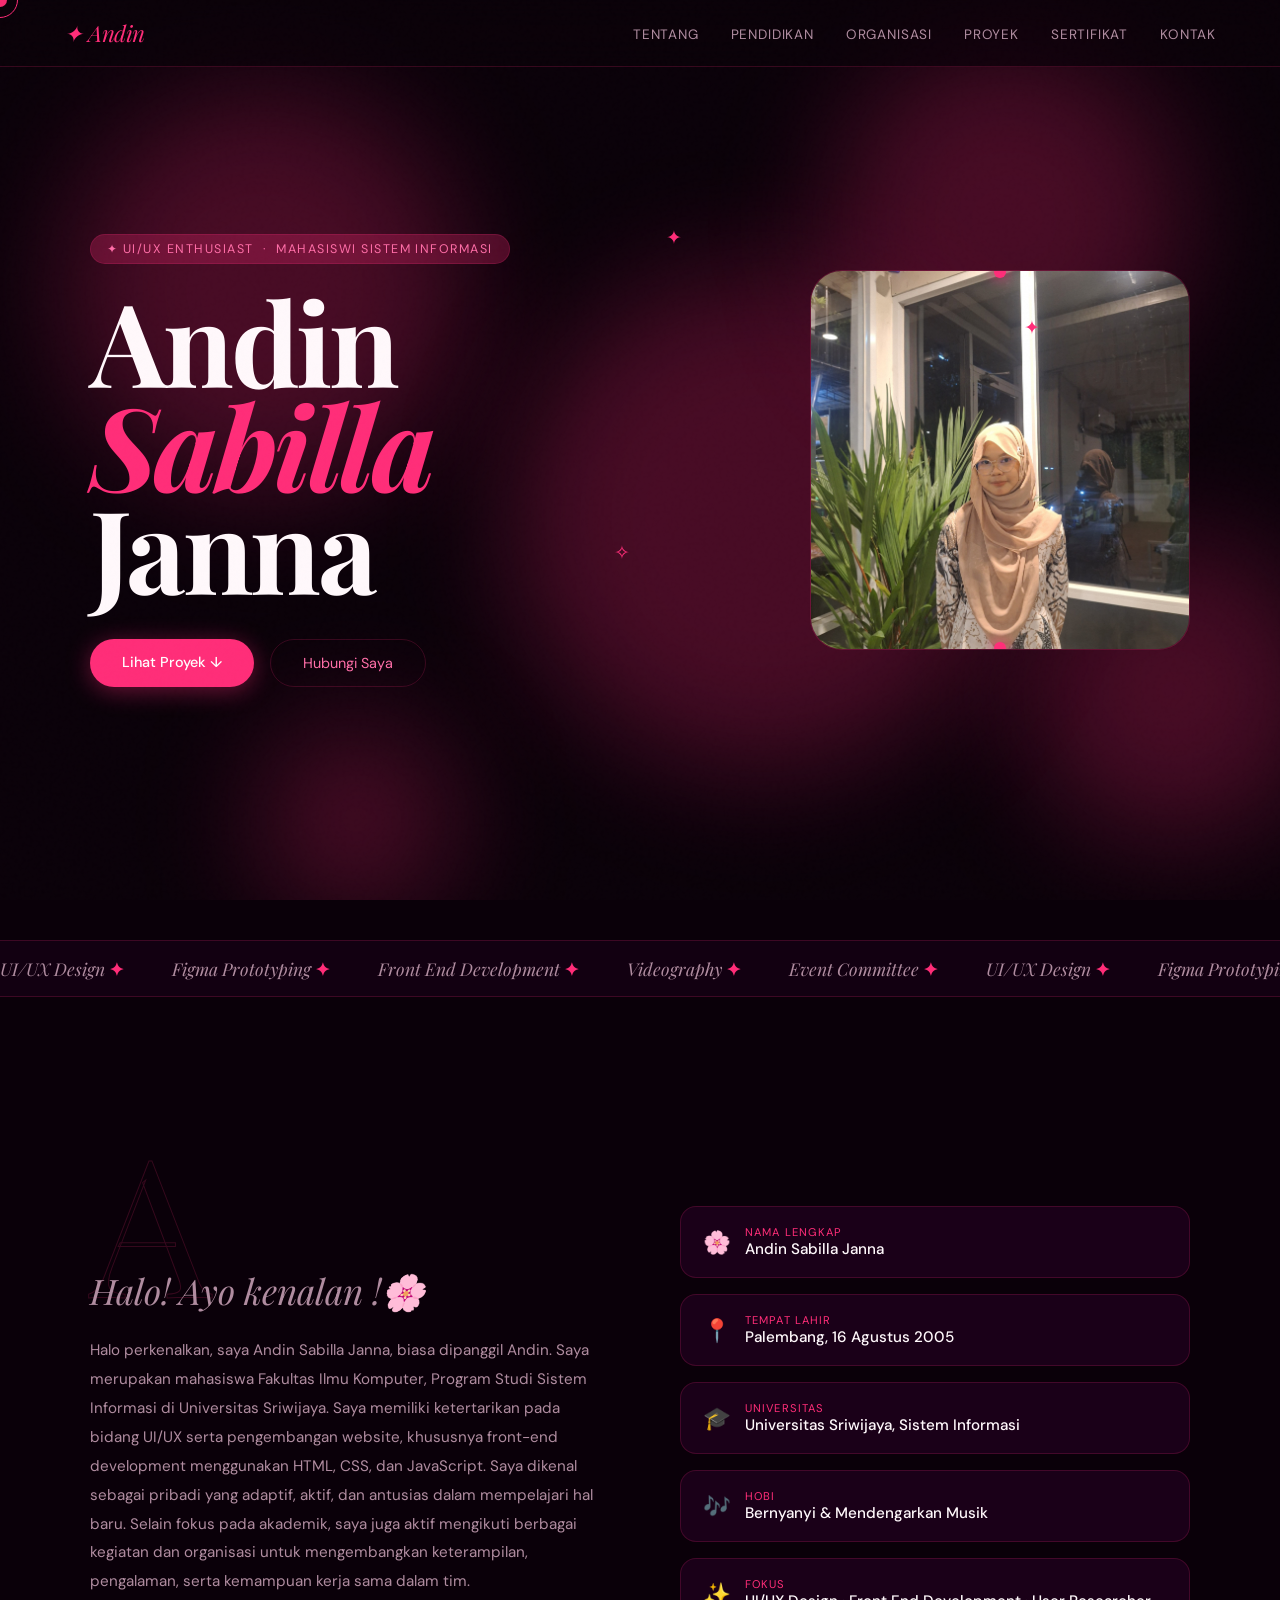
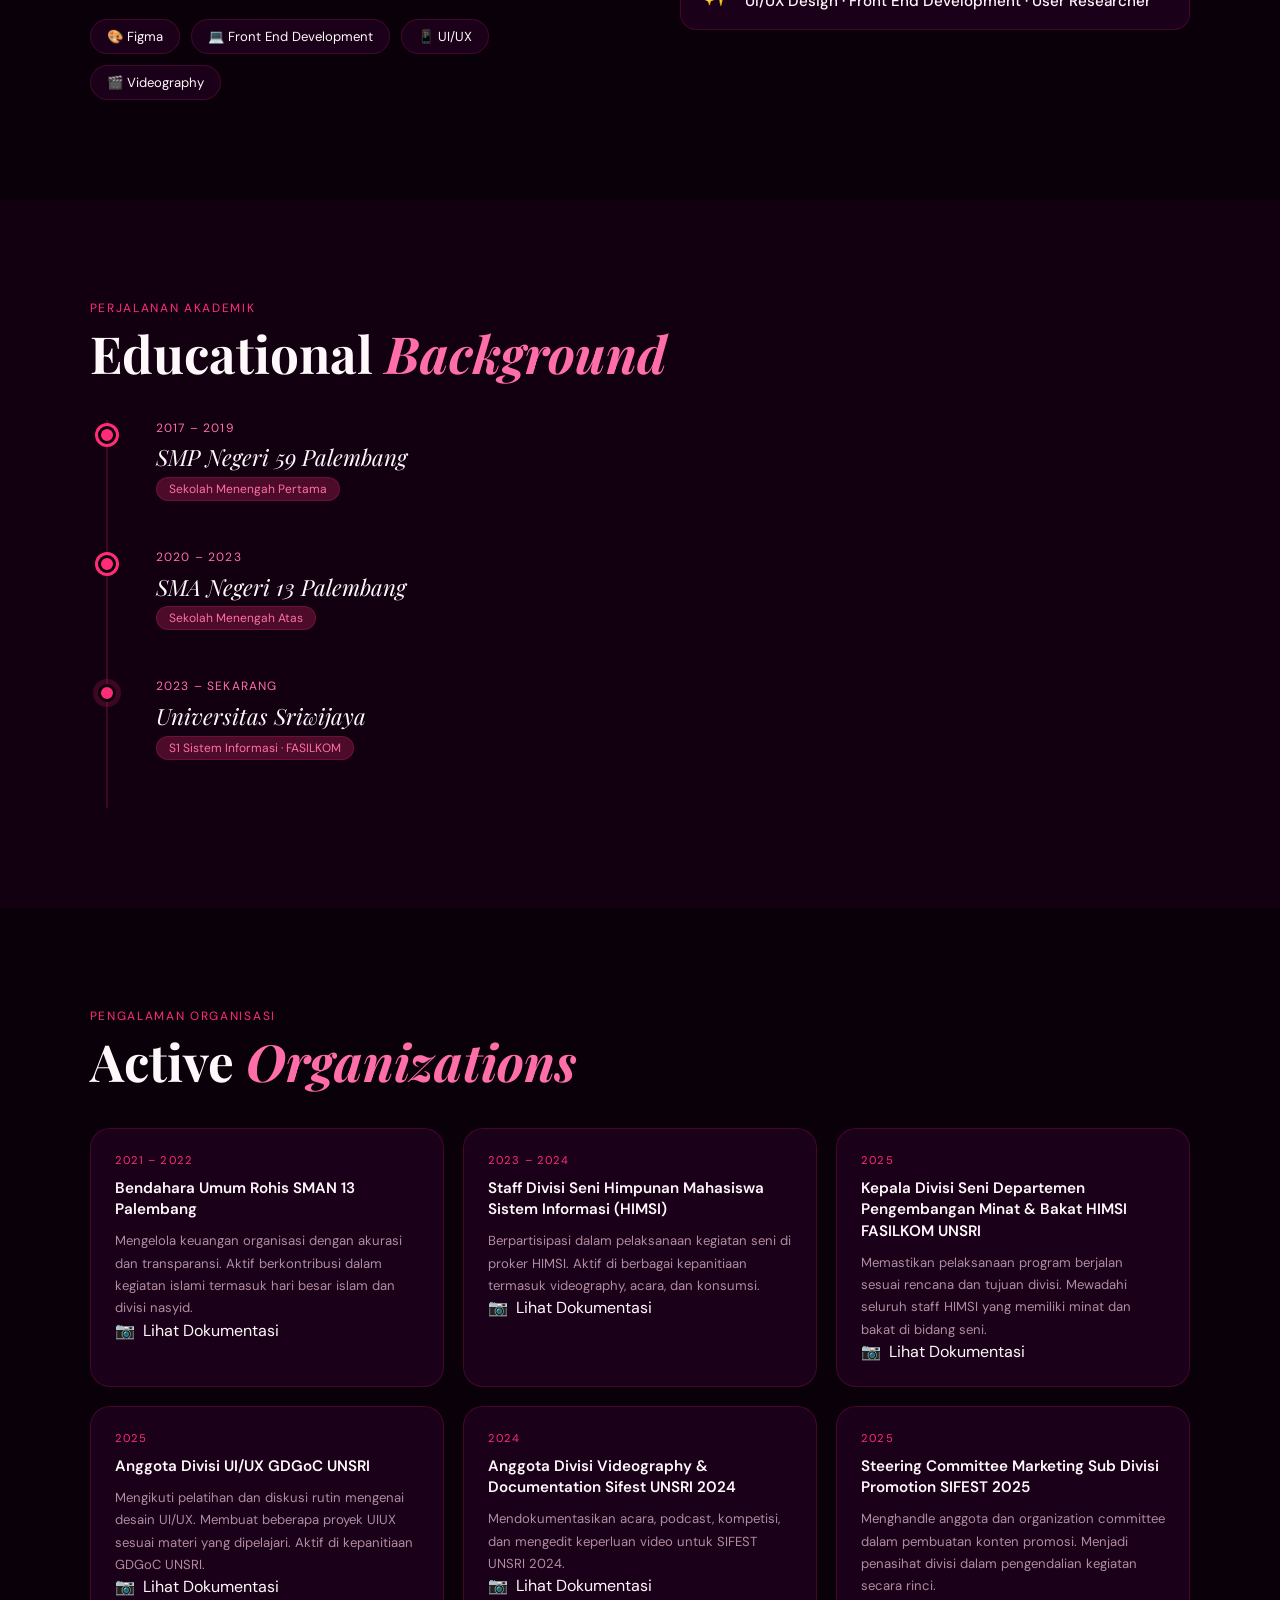
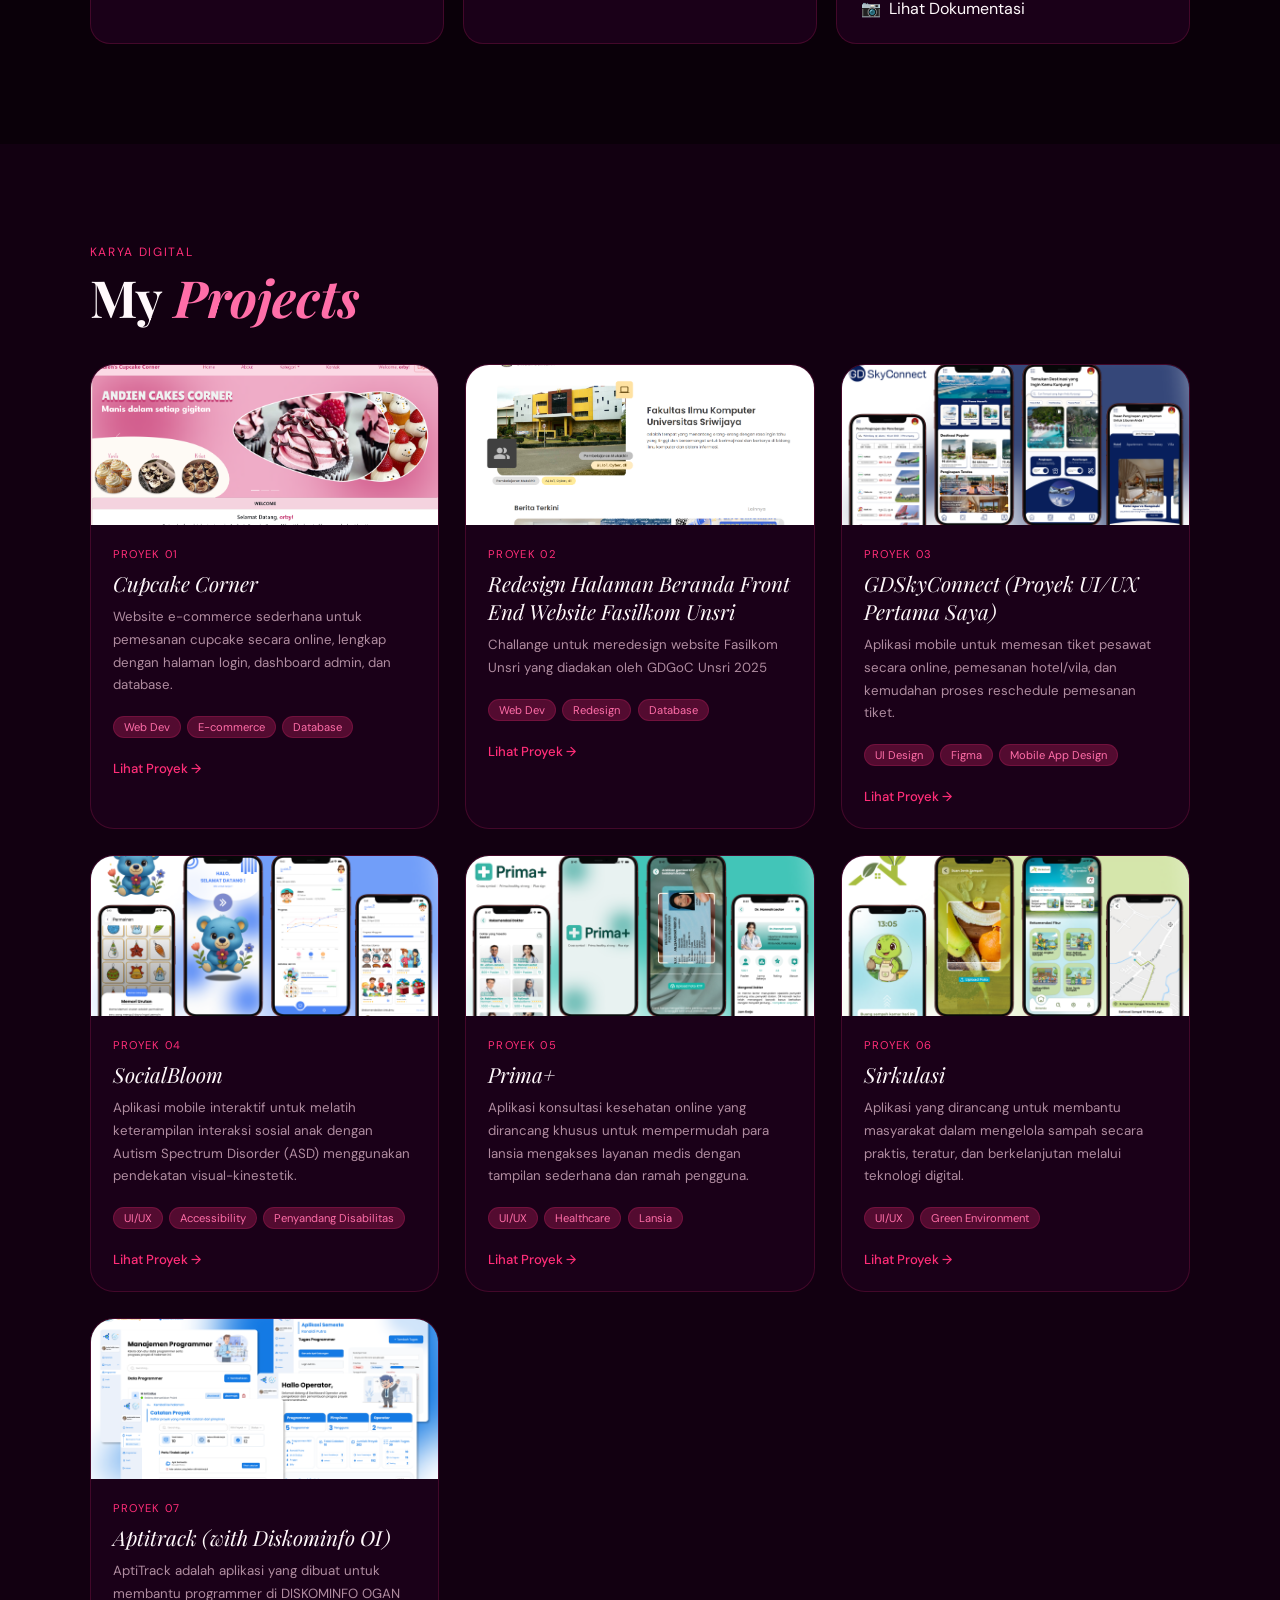
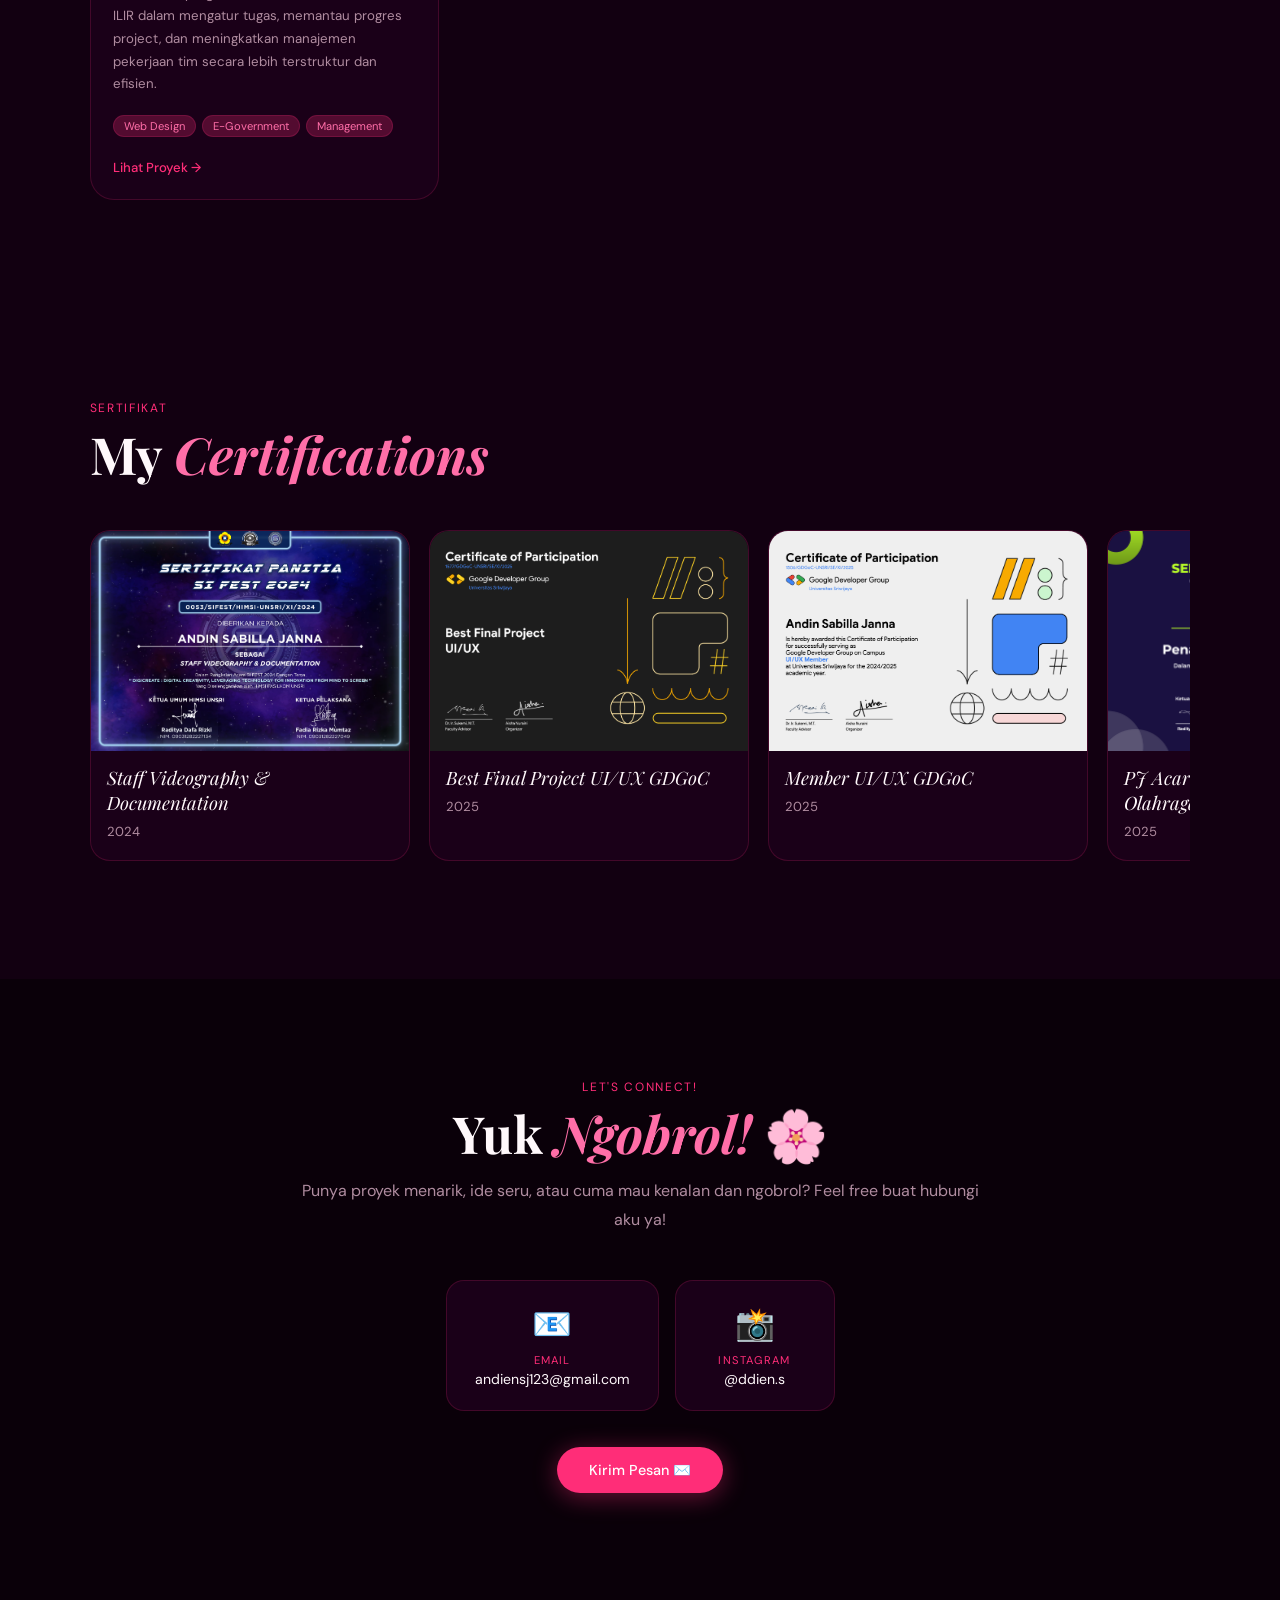
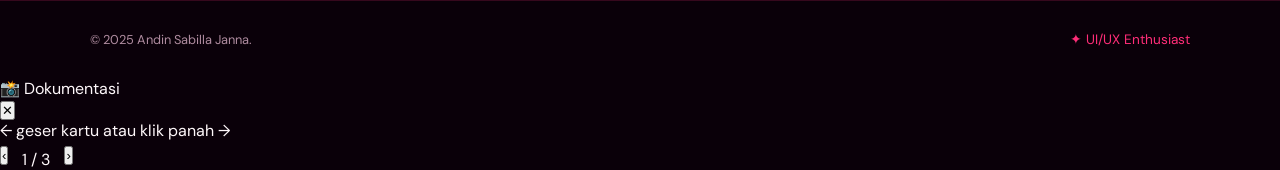
==== commit b1e7550c: "Update index.html" ====
--- a/index.html
+++ b/index.html
@@ -6,233 +6,6 @@
 <title>Andin Sabilla Janna — Portfolio</title>
 <link href="https://fonts.googleapis.com/css2?family=Space+Grotesk:wght@300;400;500;600;700&family=Playfair+Display:ital,wght@0,700;1,700&family=DM+Sans:wght@300;400;500&display=swap" rel="stylesheet">
 <link rel="stylesheet" href="style.css">
-<style>
-/* ══════════════════════════════════════════
-   GALLERY POPUP — Stacked Card Style
-══════════════════════════════════════════ */
-
-.org-card { cursor: pointer; }
-.org-card-badge {
-  display: inline-flex;
-  align-items: center;
-  gap: 5px;
-  margin-top: 10px;
-  background: var(--pink-glow);
-  border: 1px solid var(--border);
-  color: var(--pink-light);
-  font-size: 0.68rem;
-  letter-spacing: 0.08em;
-  text-transform: uppercase;
-  padding: 3px 10px;
-  border-radius: 100px;
-  opacity: 0.85;
-  transition: opacity 0.2s;
-}
-.org-card:hover .org-card-badge { opacity: 1; }
-
-#galleryOverlay {
-  position: fixed;
-  inset: 0;
-  z-index: 10000;
-  display: flex;
-  align-items: center;
-  justify-content: center;
-  background: rgba(8,0,8,0);
-  backdrop-filter: blur(0px);
-  -webkit-backdrop-filter: blur(0px);
-  transition: background 0.45s ease, backdrop-filter 0.45s ease;
-  pointer-events: none;
-  padding: 20px;
-}
-#galleryOverlay.active {
-  background: rgba(8,0,8,0.82);
-  backdrop-filter: blur(18px);
-  -webkit-backdrop-filter: blur(18px);
-  pointer-events: all;
-}
-
-.gallery-panel {
-  position: relative;
-  width: min(480px, 92vw);
-  background: #1a0018;
-  border: 1px solid rgba(255,45,120,0.25);
-  border-radius: 28px;
-  padding: 28px 28px 32px;
-  display: flex;
-  flex-direction: column;
-  align-items: center;
-  gap: 22px;
-  transform: scale(0.82) translateY(40px);
-  opacity: 0;
-  transition: transform 0.45s cubic-bezier(0.34,1.56,0.64,1), opacity 0.35s ease;
-  box-shadow: 0 40px 80px rgba(0,0,0,0.6), 0 0 0 1px rgba(255,45,120,0.1);
-}
-#galleryOverlay.active .gallery-panel {
-  transform: scale(1) translateY(0);
-  opacity: 1;
-}
-
-.gallery-header {
-  width: 100%;
-  display: flex;
-  align-items: flex-start;
-  justify-content: space-between;
-  gap: 12px;
-}
-.gallery-title-wrap { flex: 1; }
-.gallery-label {
-  font-size: 0.65rem;
-  color: var(--pink);
-  letter-spacing: 0.14em;
-  text-transform: uppercase;
-  margin-bottom: 4px;
-}
-.gallery-title {
-  font-family: 'Playfair Display', serif;
-  font-style: italic;
-  font-size: 1.05rem;
-  line-height: 1.35;
-  color: var(--white);
-}
-.gallery-close {
-  width: 36px; height: 36px;
-  flex-shrink: 0;
-  border-radius: 50%;
-  background: rgba(255,45,120,0.1);
-  border: 1px solid rgba(255,45,120,0.2);
-  color: var(--pink-light);
-  cursor: pointer;
-  display: flex; align-items: center; justify-content: center;
-  font-size: 1.1rem;
-  transition: background 0.2s, transform 0.2s;
-  line-height: 1;
-}
-.gallery-close:hover { background: rgba(255,45,120,0.25); transform: rotate(90deg); }
-
-.card-stack {
-  position: relative;
-  width: 100%;
-  height: 270px;
-  display: flex; align-items: center; justify-content: center;
-  user-select: none; -webkit-user-select: none;
-}
-
-.photo-card {
-  position: absolute;
-  width: 220px; height: 270px;
-  border-radius: 20px;
-  overflow: hidden;
-  border: 1px solid rgba(255,45,120,0.2);
-  box-shadow: 0 20px 50px rgba(0,0,0,0.5);
-  cursor: grab;
-  will-change: transform;
-  touch-action: none;
-}
-.photo-card:active { cursor: grabbing; }
-.photo-card img {
-  width: 100%; height: 100%;
-  object-fit: cover; display: block;
-  pointer-events: none; border-radius: 20px;
-}
-
-.photo-card[data-pos="2"] {
-  transform: rotate(-10deg) translateX(-32px) translateY(8px) scale(0.9);
-  z-index: 1; filter: brightness(0.7);
-}
-.photo-card[data-pos="1"] {
-  transform: rotate(-4deg) translateX(-14px) translateY(2px) scale(0.95);
-  z-index: 2; filter: brightness(0.85);
-}
-.photo-card[data-pos="0"] {
-  transform: rotate(1deg) translateX(4px) translateY(0px) scale(1);
-  z-index: 3; filter: brightness(1);
-  box-shadow: 0 24px 60px rgba(255,45,120,0.25), 0 0 0 1px rgba(255,45,120,0.3);
-}
-
-.photo-card.transitioning {
-  transition: transform 0.45s cubic-bezier(0.22,1,0.36,1),
-              filter 0.4s ease, z-index 0s 0.22s, box-shadow 0.4s ease;
-}
-
-@keyframes flyOut {
-  0%   { transform: rotate(1deg) translateX(4px) scale(1); opacity:1; }
-  40%  { opacity:1; }
-  100% { transform: rotate(28deg) translateX(160px) translateY(-60px) scale(0.8); opacity:0; }
-}
-@keyframes flyOutLeft {
-  0%   { transform: rotate(1deg) translateX(4px) scale(1); opacity:1; }
-  40%  { opacity:1; }
-  100% { transform: rotate(-28deg) translateX(-160px) translateY(-60px) scale(0.8); opacity:0; }
-}
-.photo-card.fly-right { animation: flyOut 0.5s cubic-bezier(0.4,0,0.7,0.4) forwards; }
-.photo-card.fly-left  { animation: flyOutLeft 0.5s cubic-bezier(0.4,0,0.7,0.4) forwards; }
-
-@keyframes entryFromBack {
-  0%   { transform: rotate(-14deg) translateX(-50px) translateY(15px) scale(0.82); filter:brightness(0.6); opacity:0; }
-  100% { transform: rotate(-10deg) translateX(-32px) translateY(8px) scale(0.9); filter:brightness(0.7); opacity:1; }
-}
-.photo-card.entering { animation: entryFromBack 0.45s cubic-bezier(0.34,1.2,0.64,1) forwards; }
-
-.swipe-hint {
-  font-size: 0.72rem; color: var(--muted);
-  letter-spacing: 0.06em;
-  display: flex; align-items: center; gap: 6px; opacity: 0.7;
-}
-.swipe-hint span { color: var(--pink); }
-
-.gallery-dots { display: flex; gap: 8px; align-items: center; }
-.g-dot {
-  width: 6px; height: 6px; border-radius: 50%;
-  background: rgba(255,45,120,0.3);
-  border: 1px solid rgba(255,45,120,0.4);
-  transition: background 0.25s, transform 0.25s, width 0.25s;
-  cursor: pointer;
-}
-.g-dot.active {
-  background: var(--pink); width: 20px; border-radius: 100px;
-  box-shadow: 0 0 8px rgba(255,45,120,0.5);
-}
-
-.gallery-nav { display: flex; gap: 10px; align-items: center; }
-.g-arrow {
-  width: 40px; height: 40px; border-radius: 50%;
-  background: rgba(255,45,120,0.08);
-  border: 1px solid rgba(255,45,120,0.2);
-  color: var(--pink-light); font-size: 1.1rem;
-  cursor: pointer;
-  display: flex; align-items: center; justify-content: center;
-  transition: background 0.2s, transform 0.2s, border-color 0.2s;
-  line-height: 1;
-}
-.g-arrow:hover { background: rgba(255,45,120,0.22); border-color: var(--pink); transform: scale(1.08); }
-.g-arrow:active { transform: scale(0.95); }
-
-.gallery-counter {
-  font-size: 0.75rem; color: var(--pink);
-  font-weight: 500; min-width: 36px; text-align: center;
-}
-
-.photo-caption {
-  font-size: 0.8rem; color: var(--muted);
-  text-align: center; min-height: 1.2em;
-  transition: opacity 0.3s; font-style: italic;
-}
-
-@keyframes shake {
-  0%,100% { transform: translateX(0); }
-  20% { transform: translateX(-6px); }
-  40% { transform: translateX(6px); }
-  60% { transform: translateX(-4px); }
-  80% { transform: translateX(4px); }
-}
-.g-arrow.shake { animation: shake 0.35s ease; }
-
-@media (max-width: 540px) {
-  .gallery-panel { padding: 22px 18px 26px; gap: 18px; }
-  .card-stack { height: 230px; }
-  .photo-card { width: 185px; height: 230px; }
-}
-</style>
 </head>
 <body>
 
@@ -305,7 +78,7 @@
   <div class="about-left reveal">
     <div class="big-initial">A</div>
     <p class="tagline">Halo! Ayo kenalan !🌸</p>
-    <p>Halo! Namaku Andin Sabila Janna, saya kerap dipanggil Andin. Seorang Mahasiswa Fakultas Ilmu Komputer, Jurusan Sistem Informasi di Universitas Sriwijaya. Saya adalah orang yang memiliki kemampuan adaptasi yang bagus dan bersemangat untuk belajar hal baru. Selain itu, saya juga orang yang tertarik pada pengembangan diri melalui pengalaman organisasi dan kerja tim, dengan fokus pada kontribusi nyata dalam lingkungan sekitar. Saat ini selain fokus belajar, saya juga aktif dalam berbagai organisasi kampus yang mendukung pengembangan minat dan keterampilan, terutama di bidang akademik maupun non akademik</p>
+    <p>Halo perkenalkan, saya Andin Sabilla Janna, biasa dipanggil Andin. Saya merupakan mahasiswa Fakultas Ilmu Komputer, Program Studi Sistem Informasi di Universitas Sriwijaya. Saya memiliki ketertarikan pada bidang UI/UX serta pengembangan website, khususnya front-end development menggunakan HTML, CSS, dan JavaScript. Saya dikenal sebagai pribadi yang adaptif, aktif, dan antusias dalam mempelajari hal baru. Selain fokus pada akademik, saya juga aktif mengikuti berbagai kegiatan dan organisasi untuk mengembangkan keterampilan, pengalaman, serta kemampuan kerja sama dalam tim.</p>
     <div class="skills-row">
       <div class="skill-pill">🎨 Figma</div>
       <div class="skill-pill">💻 Front End Development</div>
@@ -332,7 +105,7 @@
       <div class="info-icon">🎓</div>
       <div>
         <div class="info-label">Universitas</div>
-        <div class="info-val">Universitas Sriwijaya — Sistem Informasi</div>
+        <div class="info-val">Universitas Sriwijaya, Sistem Informasi</div>
       </div>
     </div>
     <div class="info-card">
@@ -346,7 +119,7 @@
       <div class="info-icon">✨</div>
       <div>
         <div class="info-label">Fokus</div>
-        <div class="info-val">UI/UX Design · Organisasi · Kreativitas</div>
+        <div class="info-val">UI/UX Design · Front End Development · User Researcher </div>
       </div>
     </div>
   </div>
@@ -370,7 +143,7 @@
       <span class="edu-badge">Sekolah Menengah Atas</span>
     </div>
     <div class="edu-item">
-      <div class="edu-dot" style="background:var(--pink); box-shadow:0 0 0 5px rgba(255,45,120,0.25)"></div>
+      <div class="edu-dot" style="background:var(--pink); box-shadow:0 0 0 5px rgba(194,24,91,0.25)"></div>
       <div class="edu-period">2023 – Sekarang</div>
       <div class="edu-school">Universitas Sriwijaya</div>
       <span class="edu-badge">S1 Sistem Informasi · FASILKOM</span>
@@ -623,7 +396,7 @@
   <div class="contact-inner">
     <div class="sec-label">Let's Connect!</div>
     <h2 class="sec-title reveal">Yuk <em>Ngobrol!</em> 🌸</h2>
-    <p class="contact-sub reveal">Ada proyek menarik, kolaborasi seru, atau sekadar ingin kenalan? Jangan ragu untuk menghubungiku — aku selalu terbuka untuk hal-hal baru!</p>
+    <p class="contact-sub reveal">Punya proyek menarik, ide seru, atau cuma mau kenalan dan ngobrol? Feel free buat hubungi aku ya!</p>
     <div class="contact-cards reveal">
       <a href="mailto:andiensj123@gmail.com" class="contact-card">
         <div class="ci">📧</div>
@@ -642,7 +415,7 @@
 
 <!-- FOOTER -->
 <footer>
-  <p>© 2025 Andin Sabilla Janna. Dibuat dengan <span class="footer-heart">♥</span> dari Palembang.</p>
+  <p>© 2025 Andin Sabilla Janna. </p>
   <p style="color:var(--pink);font-size:0.85rem">✦ UI/UX Enthusiast</p>
 </footer>
 
@@ -795,7 +568,7 @@
     img.loading='lazy';
     img.onerror=()=>{
       card.style.background='linear-gradient(135deg,#3d0035,#1a0a2e)';
-      card.innerHTML=`<div style="width:100%;height:100%;display:flex;flex-direction:column;align-items:center;justify-content:center;gap:10px;padding:20px;text-align:center;"><div style="font-size:2.5rem;opacity:0.5">📷</div><div style="font-size:0.7rem;color:rgba(255,45,120,0.7);letter-spacing:0.06em;">Tambahkan foto di:<br>${photo.src}</div></div>`;
+      card.innerHTML=`<div style="width:100%;height:100%;display:flex;flex-direction:column;align-items:center;justify-content:center;gap:10px;padding:20px;text-align:center;"><div style="font-size:2.5rem;opacity:0.5">📷</div><div style="font-size:0.7rem;color:rgba(194,24,91,0.7);letter-spacing:0.06em;">Tambahkan foto di:<br>${photo.src}</div></div>`;
     };
     img.src=photo.src;
     card.appendChild(img);
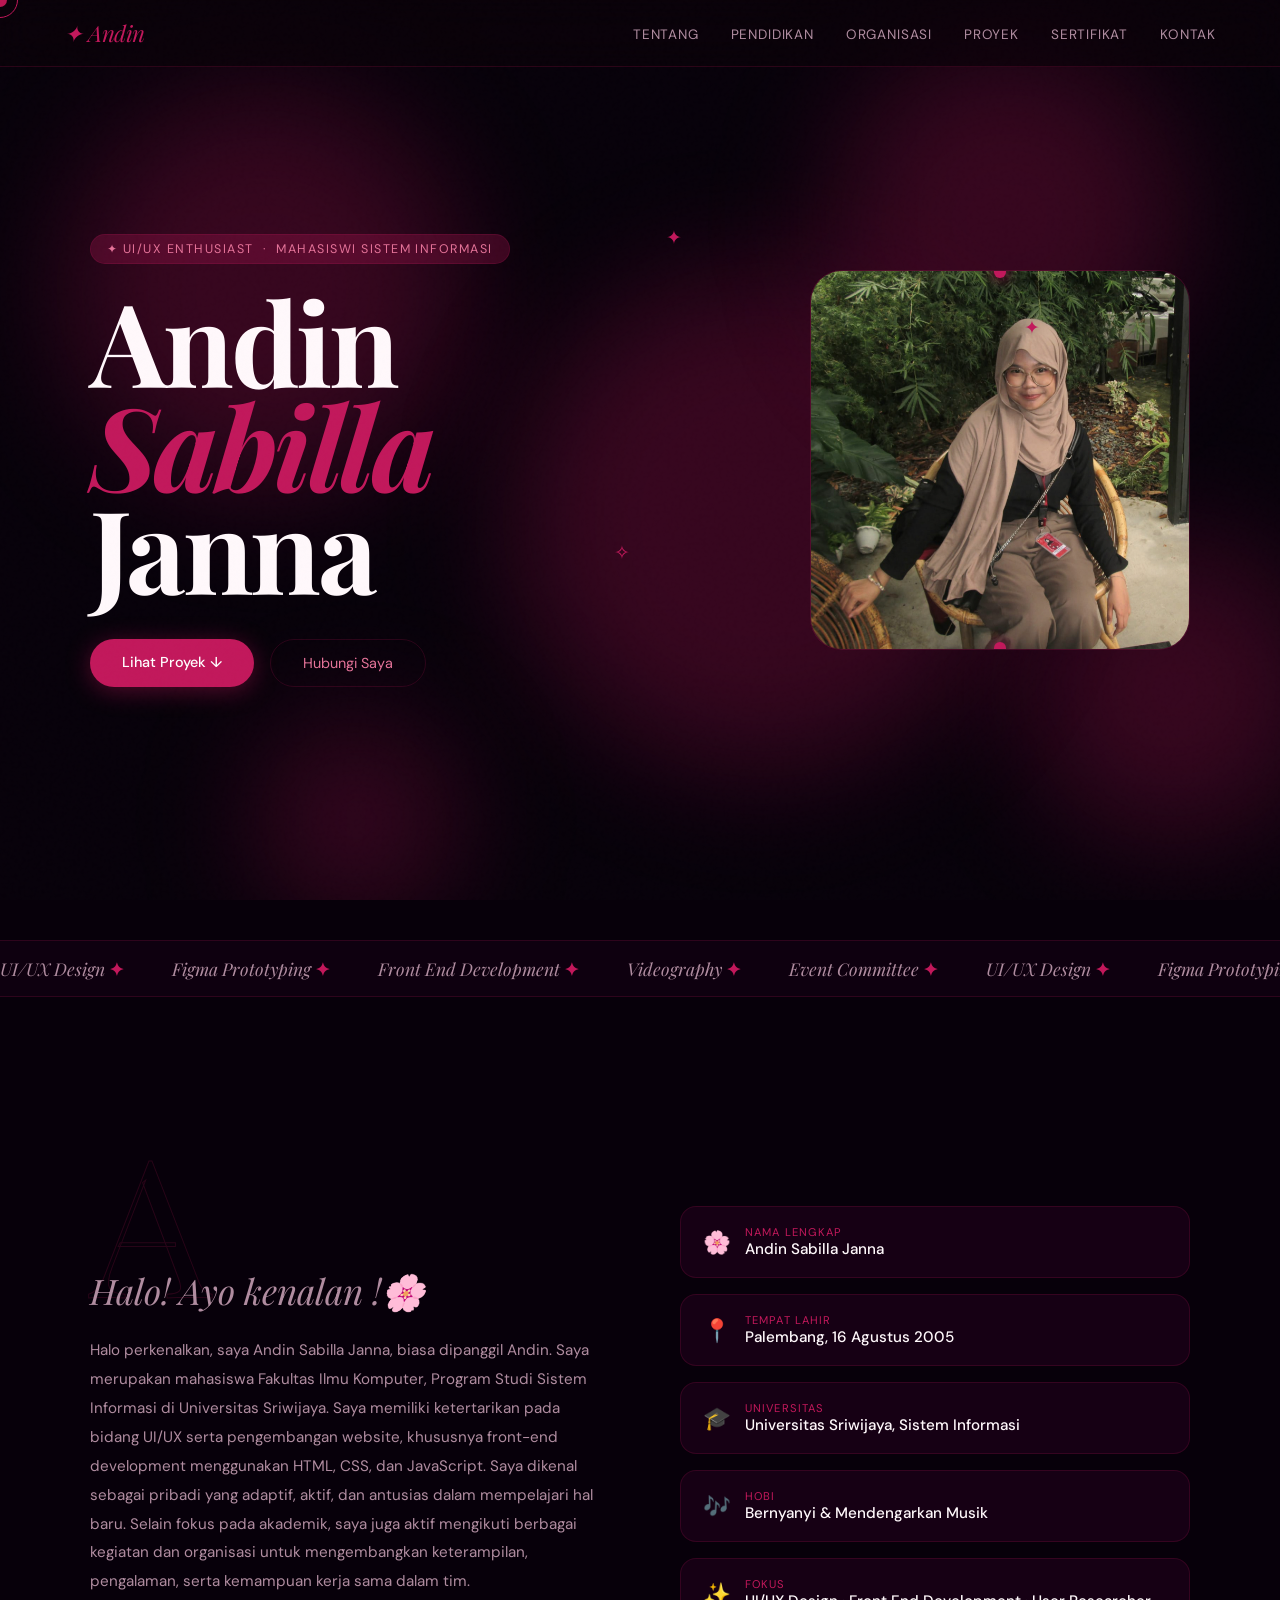
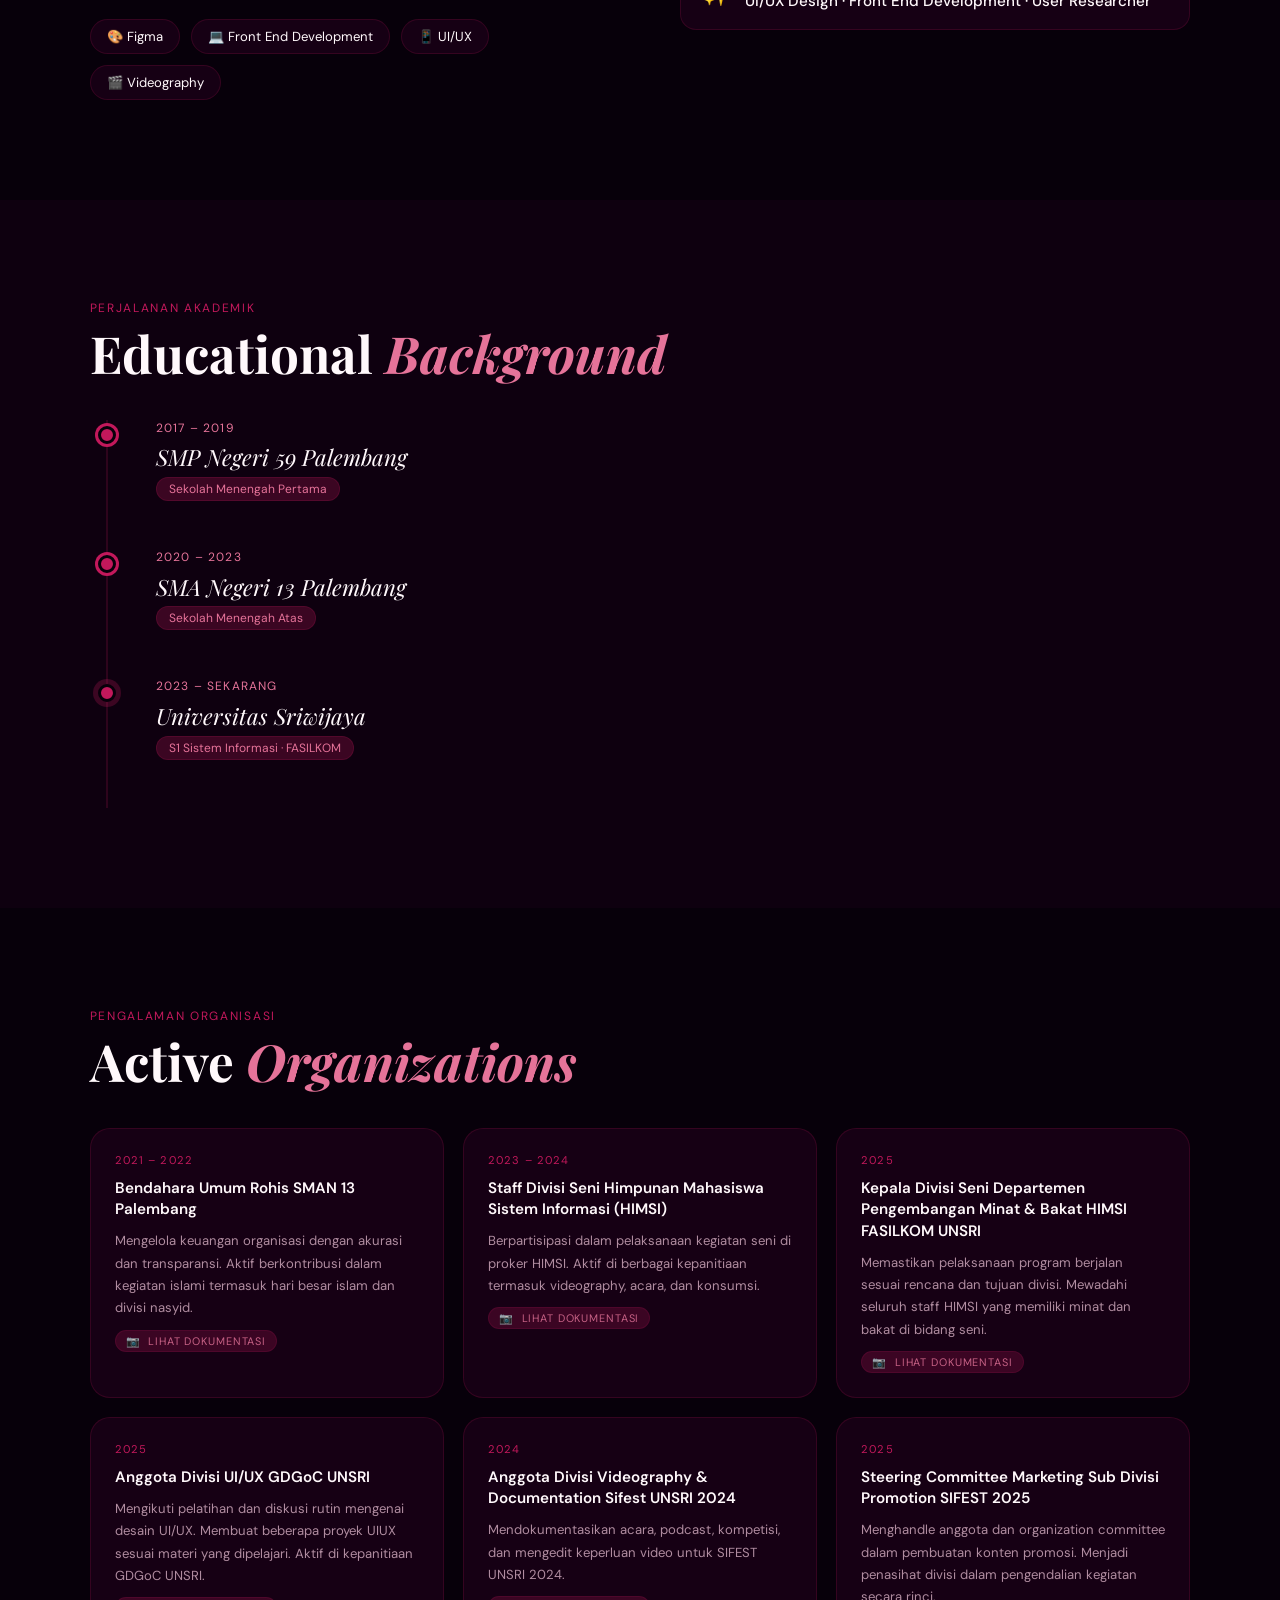
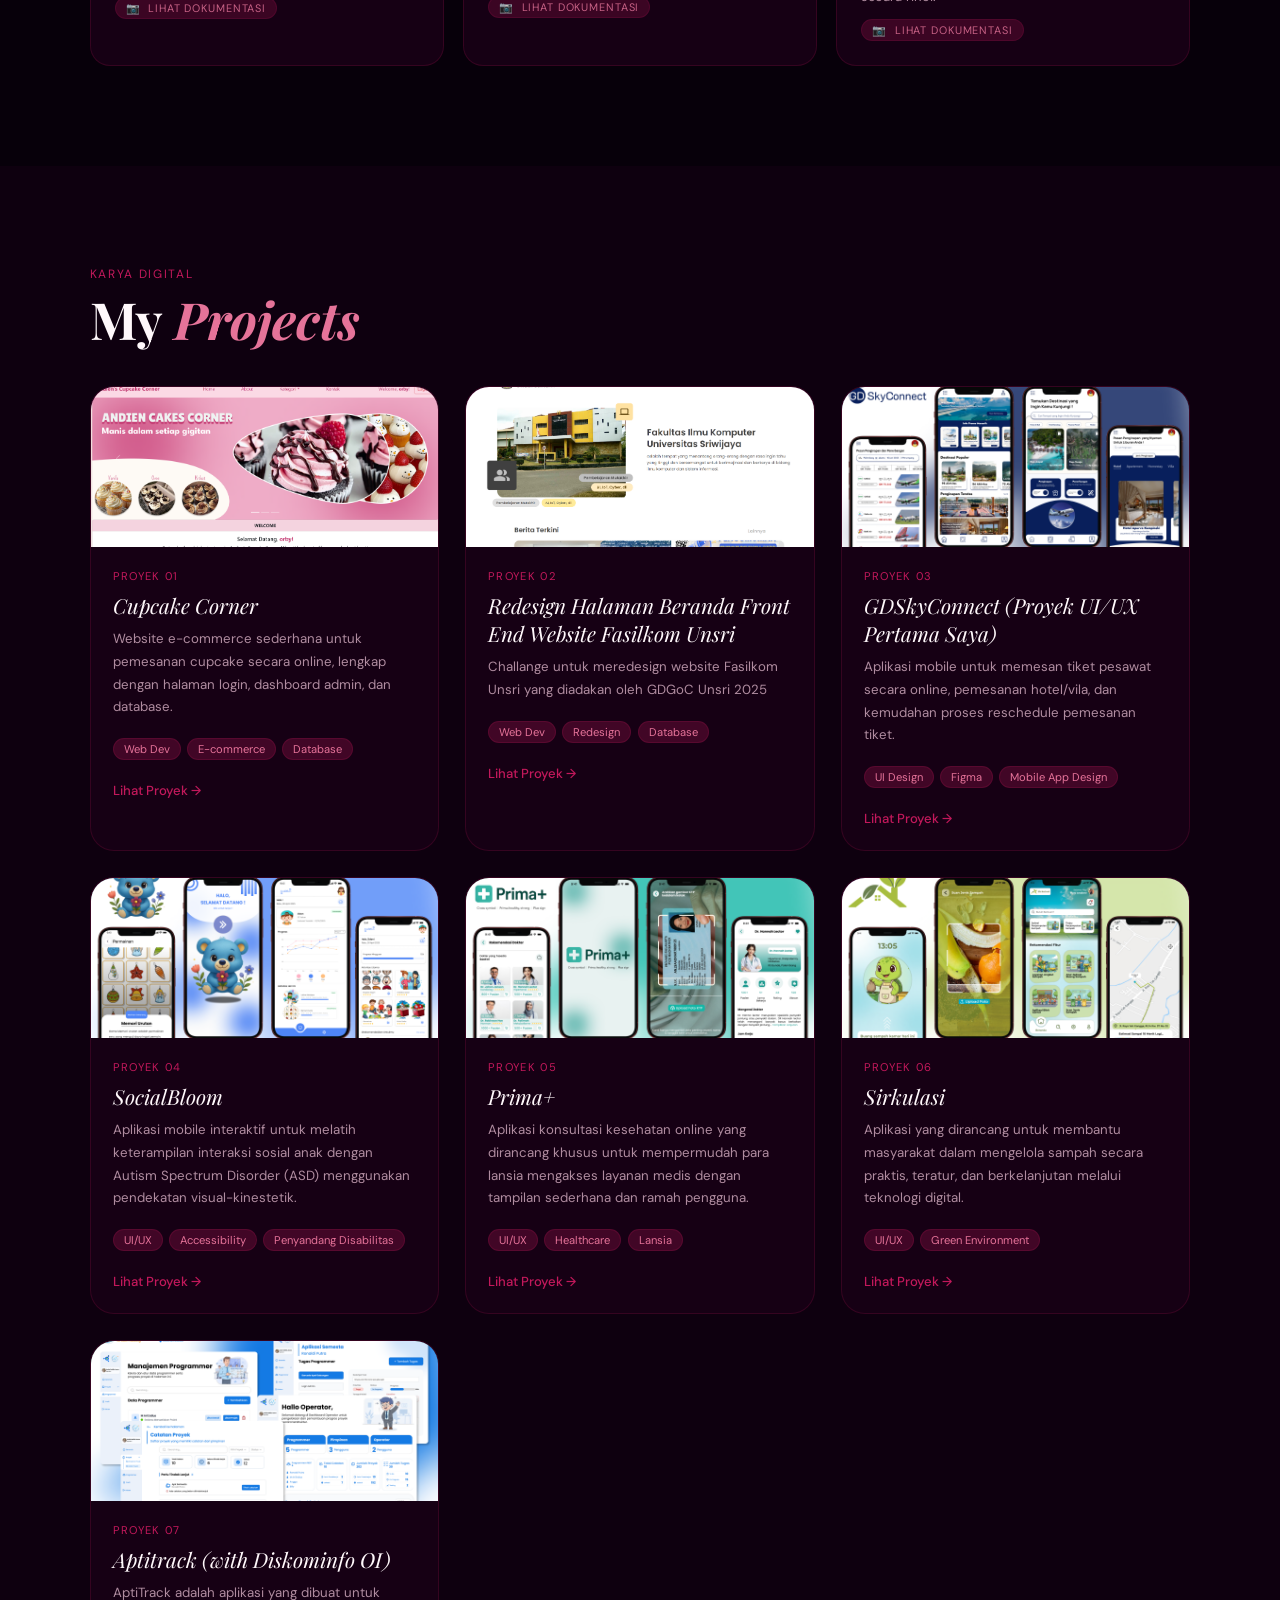
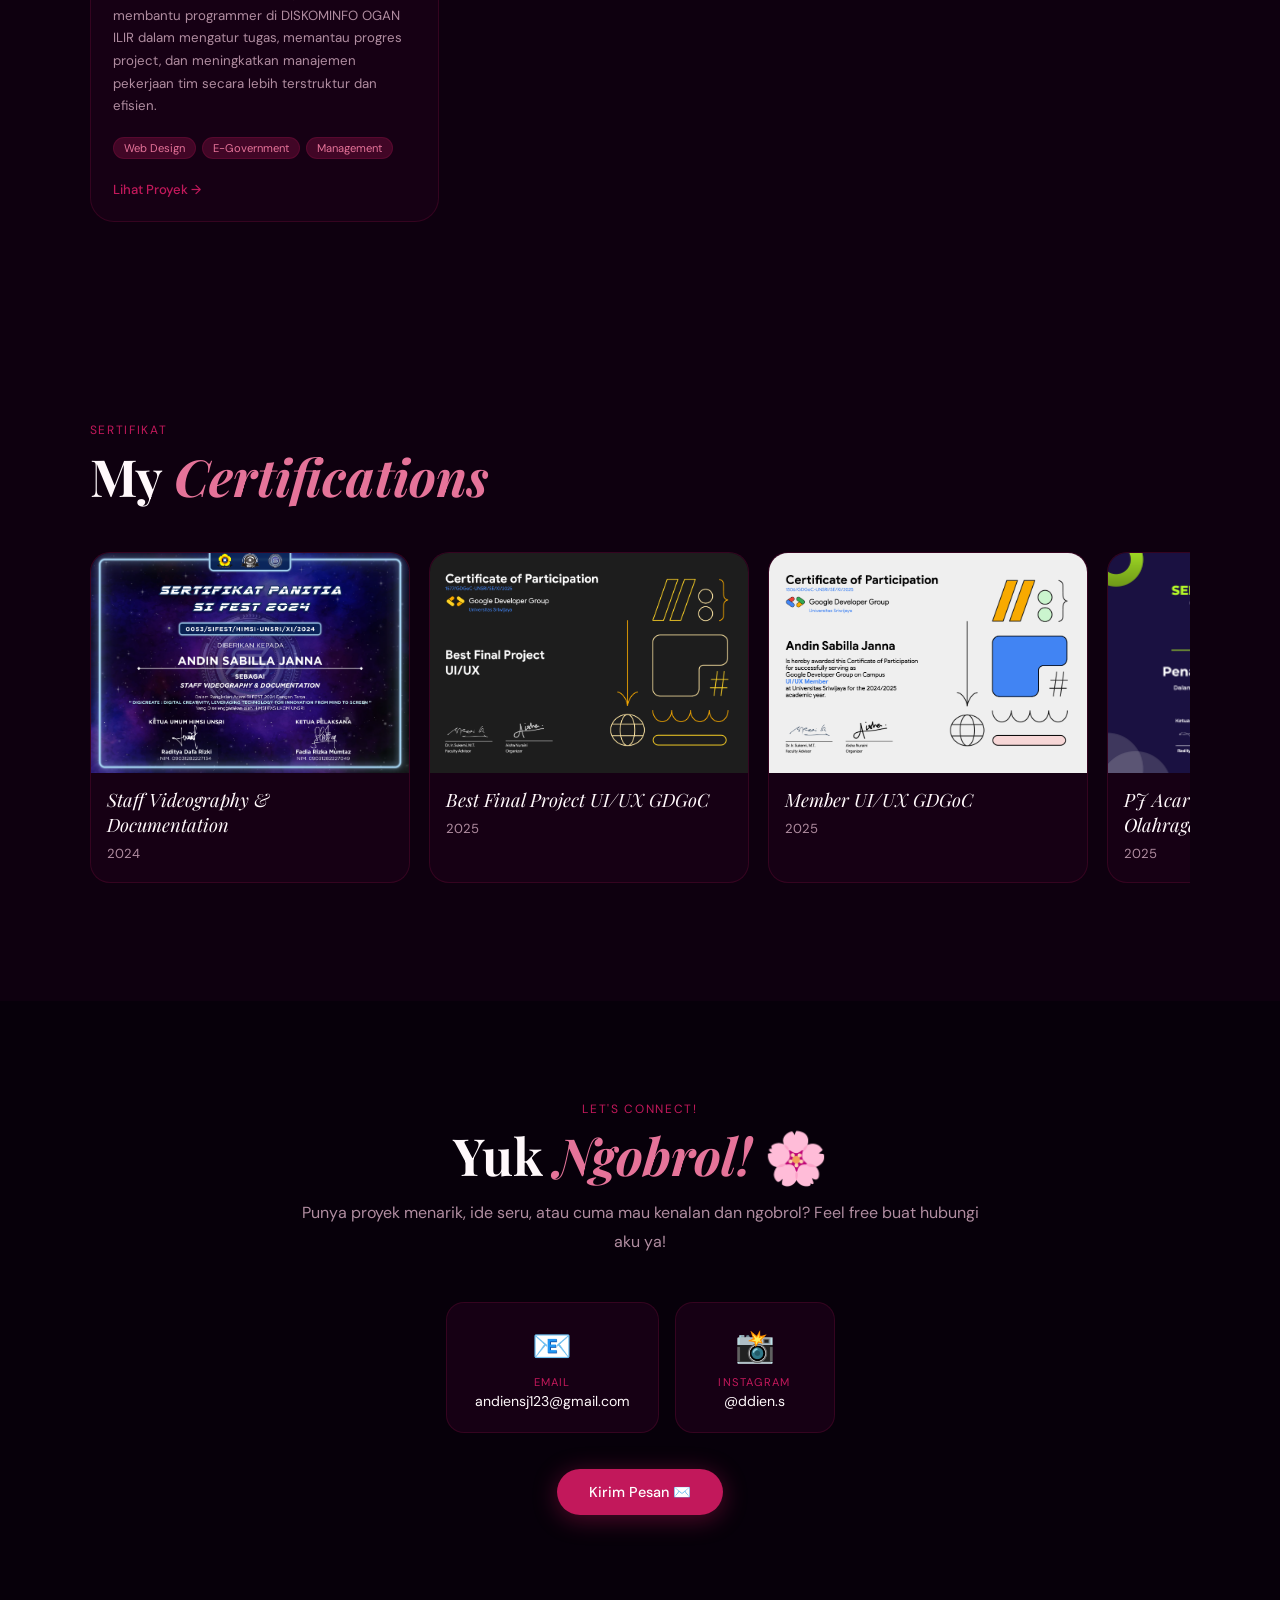
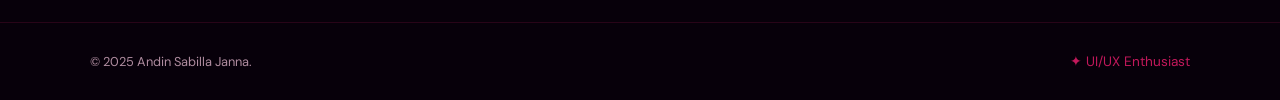
==== commit 6eeb032d: "Update index.html" ====
--- a/index.html
+++ b/index.html
@@ -45,11 +45,11 @@
   <div class="hero-deco">
     <div class="hero-circle-big glow-pulse">
       <div class="hero-circle-inner">
-        <img id="heroAvatar" class="hero-avatar" src="asset/avatar.jpg" alt="Andin's Avatar">
+        <img id="heroAvatar" class="hero-avatar" src="asset/avatar.png" alt="Andin's Avatar">
       </div>
       <div class="orbit-dot" style="top:-5px;left:50%;transform:translateX(-50%)"></div>
       <div class="orbit-dot" style="bottom:-5px;left:50%;transform:translateX(-50%)"></div>
-      <style>#heroAvatar { content: url('asset/avatar.jpg'); }</style>
+      <style>#heroAvatar { content: url('asset/avatar.png'); }</style>
     </div>
   </div>
   <span class="star-float" style="top:25%;left:52%;animation-delay:0s">✦</span>
--- a/style.css
+++ b/style.css
@@ -1,14 +1,14 @@
 :root {
-    --black: #0a0009;
-    --dark: #120011;
-    --card: #1a0018;
-    --pink: #ff2d78;
-    --pink-light: #ff6ea8;
-    --pink-soft: #ffd6e7;
-    --pink-glow: rgba(255,45,120,0.25);
+    --black: #07000A;
+    --dark: #0E000F;
+    --card: #160014;
+    --pink: #C2185B;
+    --pink-light: #E57399;
+    --pink-soft: #FFE4E1;
+    --pink-glow: rgba(194,24,91,0.25);
     --white: #fff8fb;
     --muted: #b08ca0;
-    --border: rgba(255,45,120,0.18);
+    --border: rgba(194,24,91,0.18);
   }
 
   * { margin:0; padding:0; box-sizing:border-box; }
@@ -201,9 +201,9 @@
     cursor: pointer;
     text-decoration: none;
     transition: transform 0.2s, box-shadow 0.2s;
-    box-shadow: 0 4px 24px rgba(255,45,120,0.4);
-  }
-  .btn-primary:hover { transform: translateY(-3px); box-shadow: 0 8px 32px rgba(255,45,120,0.55); }
+    box-shadow: 0 4px 24px rgba(194,24,91,0.4);
+  }
+  .btn-primary:hover { transform: translateY(-3px); box-shadow: 0 8px 32px rgba(194,24,91,0.55); }
   .btn-outline {
     background: transparent;
     color: var(--pink-light);
@@ -249,7 +249,7 @@
   object-fit: cover;
   border-radius: 24px;
   border: none;
-  box-shadow: 0 0 25px rgba(255,45,120,0.35);
+  box-shadow: 0 0 25px rgba(194,24,91,0.35);
   display: block;
 }
   .orbit-dot {
@@ -380,7 +380,7 @@
   .org-card:hover {
     transform: translateY(-6px);
     border-color: var(--pink);
-    box-shadow: 0 16px 40px rgba(255,45,120,0.15);
+    box-shadow: 0 16px 40px rgba(194,24,91,0.15);
   }
   .org-period {
     font-size: 0.7rem; color: var(--pink); letter-spacing: 0.1em;
@@ -417,7 +417,7 @@
     opacity: 0; transform: scale(0.95);
   }
   .proj-card.visible { opacity:1; transform:scale(1); }
-  .proj-card:hover { transform: translateY(-8px); box-shadow: 0 24px 50px rgba(255,45,120,0.18); }
+  .proj-card:hover { transform: translateY(-8px); box-shadow: 0 24px 50px rgba(194,24,91,0.18); }
   .proj-thumb {
     height: 160px;
     display: flex; align-items: center; justify-content: center;
@@ -428,7 +428,7 @@
   .proj-thumb::before {
     content: '';
     position: absolute; inset: 0;
-    background: radial-gradient(circle at 40% 40%, rgba(255,45,120,0.3), transparent 70%);
+    background: radial-gradient(circle at 40% 40%, rgba(194,24,91,0.3), transparent 70%);
   }
   .proj-body { padding: 22px; }
   .proj-num { font-size: 0.7rem; color: var(--pink); letter-spacing: 0.12em; text-transform: uppercase; margin-bottom: 0.5rem; }
@@ -487,7 +487,7 @@
   .contact-card:hover {
     transform: translateY(-5px);
     border-color: var(--pink);
-    box-shadow: 0 12px 30px rgba(255,45,120,0.2);
+    box-shadow: 0 12px 30px rgba(194,24,91,0.2);
     color: var(--pink-light);
   }
   .contact-card .ci { font-size: 2rem; margin-bottom: 0.5rem; }
@@ -629,8 +629,8 @@
 
   /* PULSE GLOW */
   @keyframes pulseGlow {
-    0%, 100% { box-shadow: 0 0 20px rgba(255,45,120,0.3); }
-    50%       { box-shadow: 0 0 40px rgba(255,45,120,0.6); }
+    0%, 100% { box-shadow: 0 0 20px rgba(194,24,91,0.3); }
+    50%       { box-shadow: 0 0 40px rgba(194,24,91,0.6); }
   }
   .glow-pulse { animation: pulseGlow 2.5s ease-in-out infinite; }
 
@@ -693,7 +693,7 @@
     padding: 10px 2px 18px;
   }
   .cert-scroll::-webkit-scrollbar { height: 10px; }
-  .cert-scroll::-webkit-scrollbar-thumb { background: rgba(255,45,120,0.25); border-radius: 999px; }
+  .cert-scroll::-webkit-scrollbar-thumb { background: rgba(194,24,91,0.25); border-radius: 999px; }
 
   .cert-card {
     flex: 0 0 320px;
@@ -734,9 +734,230 @@
     content: '';
     position: absolute;
     inset: 0;
-    background: radial-gradient(circle at 20% 10%, rgba(255,45,120,0.25), transparent 45%);
+    background: radial-gradient(circle at 20% 10%, rgba(194,24,91,0.25), transparent 45%);
     opacity: 0;
     transition: opacity 0.25s;
     pointer-events: none;
   }
   .cert-card:hover::after { opacity: 1; }
+  .org-card { cursor: pointer; }
+.org-card-badge {
+  display: inline-flex;
+  align-items: center;
+  gap: 5px;
+  margin-top: 10px;
+  background: var(--pink-glow);
+  border: 1px solid var(--border);
+  color: var(--pink-light);
+  font-size: 0.68rem;
+  letter-spacing: 0.08em;
+  text-transform: uppercase;
+  padding: 3px 10px;
+  border-radius: 100px;
+  opacity: 0.85;
+  transition: opacity 0.2s;
+}
+.org-card:hover .org-card-badge { opacity: 1; }
+
+#galleryOverlay {
+  position: fixed;
+  inset: 0;
+  z-index: 10000;
+  display: flex;
+  align-items: center;
+  justify-content: center;
+  background: rgba(8,0,8,0);
+  backdrop-filter: blur(0px);
+  -webkit-backdrop-filter: blur(0px);
+  transition: background 0.45s ease, backdrop-filter 0.45s ease;
+  pointer-events: none;
+  padding: 20px;
+}
+#galleryOverlay.active {
+  background: rgba(8,0,8,0.82);
+  backdrop-filter: blur(18px);
+  -webkit-backdrop-filter: blur(18px);
+  pointer-events: all;
+}
+
+.gallery-panel {
+  position: relative;
+  width: min(480px, 92vw);
+  background: #1a0018;
+  border: 1px solid rgba(194,24,91,0.25);
+  border-radius: 28px;
+  padding: 28px 28px 32px;
+  display: flex;
+  flex-direction: column;
+  align-items: center;
+  gap: 22px;
+  transform: scale(0.82) translateY(40px);
+  opacity: 0;
+  transition: transform 0.45s cubic-bezier(0.34,1.56,0.64,1), opacity 0.35s ease;
+  box-shadow: 0 40px 80px rgba(0,0,0,0.6), 0 0 0 1px rgba(194,24,91,0.1);
+}
+#galleryOverlay.active .gallery-panel {
+  transform: scale(1) translateY(0);
+  opacity: 1;
+}
+
+.gallery-header {
+  width: 100%;
+  display: flex;
+  align-items: flex-start;
+  justify-content: space-between;
+  gap: 12px;
+}
+.gallery-title-wrap { flex: 1; }
+.gallery-label {
+  font-size: 0.65rem;
+  color: var(--pink);
+  letter-spacing: 0.14em;
+  text-transform: uppercase;
+  margin-bottom: 4px;
+}
+.gallery-title {
+  font-family: 'Playfair Display', serif;
+  font-style: italic;
+  font-size: 1.05rem;
+  line-height: 1.35;
+  color: var(--white);
+}
+.gallery-close {
+  width: 36px; height: 36px;
+  flex-shrink: 0;
+  border-radius: 50%;
+  background: rgba(194,24,91,0.1);
+  border: 1px solid rgba(194,24,91,0.2);
+  color: var(--pink-light);
+  cursor: pointer;
+  display: flex; align-items: center; justify-content: center;
+  font-size: 1.1rem;
+  transition: background 0.2s, transform 0.2s;
+  line-height: 1;
+}
+.gallery-close:hover { background: rgba(194,24,91,0.25); transform: rotate(90deg); }
+
+.card-stack {
+  position: relative;
+  width: 100%;
+  height: 270px;
+  display: flex; align-items: center; justify-content: center;
+  user-select: none; -webkit-user-select: none;
+}
+
+.photo-card {
+  position: absolute;
+  width: 220px; height: 270px;
+  border-radius: 20px;
+  overflow: hidden;
+  border: 1px solid rgba(194,24,91,0.2);
+  box-shadow: 0 20px 50px rgba(0,0,0,0.5);
+  cursor: grab;
+  will-change: transform;
+  touch-action: none;
+}
+.photo-card:active { cursor: grabbing; }
+.photo-card img {
+  width: 100%; height: 100%;
+  object-fit: cover; display: block;
+  pointer-events: none; border-radius: 20px;
+}
+
+.photo-card[data-pos="2"] {
+  transform: rotate(-10deg) translateX(-32px) translateY(8px) scale(0.9);
+  z-index: 1; filter: brightness(0.7);
+}
+.photo-card[data-pos="1"] {
+  transform: rotate(-4deg) translateX(-14px) translateY(2px) scale(0.95);
+  z-index: 2; filter: brightness(0.85);
+}
+.photo-card[data-pos="0"] {
+  transform: rotate(1deg) translateX(4px) translateY(0px) scale(1);
+  z-index: 3; filter: brightness(1);
+  box-shadow: 0 24px 60px rgba(194,24,91,0.25), 0 0 0 1px rgba(194,24,91,0.3);
+}
+
+.photo-card.transitioning {
+  transition: transform 0.45s cubic-bezier(0.22,1,0.36,1),
+              filter 0.4s ease, z-index 0s 0.22s, box-shadow 0.4s ease;
+}
+
+@keyframes flyOut {
+  0%   { transform: rotate(1deg) translateX(4px) scale(1); opacity:1; }
+  40%  { opacity:1; }
+  100% { transform: rotate(28deg) translateX(160px) translateY(-60px) scale(0.8); opacity:0; }
+}
+@keyframes flyOutLeft {
+  0%   { transform: rotate(1deg) translateX(4px) scale(1); opacity:1; }
+  40%  { opacity:1; }
+  100% { transform: rotate(-28deg) translateX(-160px) translateY(-60px) scale(0.8); opacity:0; }
+}
+.photo-card.fly-right { animation: flyOut 0.5s cubic-bezier(0.4,0,0.7,0.4) forwards; }
+.photo-card.fly-left  { animation: flyOutLeft 0.5s cubic-bezier(0.4,0,0.7,0.4) forwards; }
+
+@keyframes entryFromBack {
+  0%   { transform: rotate(-14deg) translateX(-50px) translateY(15px) scale(0.82); filter:brightness(0.6); opacity:0; }
+  100% { transform: rotate(-10deg) translateX(-32px) translateY(8px) scale(0.9); filter:brightness(0.7); opacity:1; }
+}
+.photo-card.entering { animation: entryFromBack 0.45s cubic-bezier(0.34,1.2,0.64,1) forwards; }
+
+.swipe-hint {
+  font-size: 0.72rem; color: var(--muted);
+  letter-spacing: 0.06em;
+  display: flex; align-items: center; gap: 6px; opacity: 0.7;
+}
+.swipe-hint span { color: var(--pink); }
+
+.gallery-dots { display: flex; gap: 8px; align-items: center; }
+.g-dot {
+  width: 6px; height: 6px; border-radius: 50%;
+  background: rgba(194,24,91,0.3);
+  border: 1px solid rgba(194,24,91,0.4);
+  transition: background 0.25s, transform 0.25s, width 0.25s;
+  cursor: pointer;
+}
+.g-dot.active {
+  background: var(--pink); width: 20px; border-radius: 100px;
+  box-shadow: 0 0 8px rgba(194,24,91,0.5);
+}
+
+.gallery-nav { display: flex; gap: 10px; align-items: center; }
+.g-arrow {
+  width: 40px; height: 40px; border-radius: 50%;
+  background: rgba(194,24,91,0.08);
+  border: 1px solid rgba(194,24,91,0.2);
+  color: var(--pink-light); font-size: 1.1rem;
+  cursor: pointer;
+  display: flex; align-items: center; justify-content: center;
+  transition: background 0.2s, transform 0.2s, border-color 0.2s;
+  line-height: 1;
+}
+.g-arrow:hover { background: rgba(194,24,91,0.22); border-color: var(--pink); transform: scale(1.08); }
+.g-arrow:active { transform: scale(0.95); }
+
+.gallery-counter {
+  font-size: 0.75rem; color: var(--pink);
+  font-weight: 500; min-width: 36px; text-align: center;
+}
+
+.photo-caption {
+  font-size: 0.8rem; color: var(--muted);
+  text-align: center; min-height: 1.2em;
+  transition: opacity 0.3s; font-style: italic;
+}
+
+@keyframes shake {
+  0%,100% { transform: translateX(0); }
+  20% { transform: translateX(-6px); }
+  40% { transform: translateX(6px); }
+  60% { transform: translateX(-4px); }
+  80% { transform: translateX(4px); }
+}
+.g-arrow.shake { animation: shake 0.35s ease; }
+
+@media (max-width: 540px) {
+  .gallery-panel { padding: 22px 18px 26px; gap: 18px; }
+  .card-stack { height: 230px; }
+  .photo-card { width: 185px; height: 230px; }
+}
